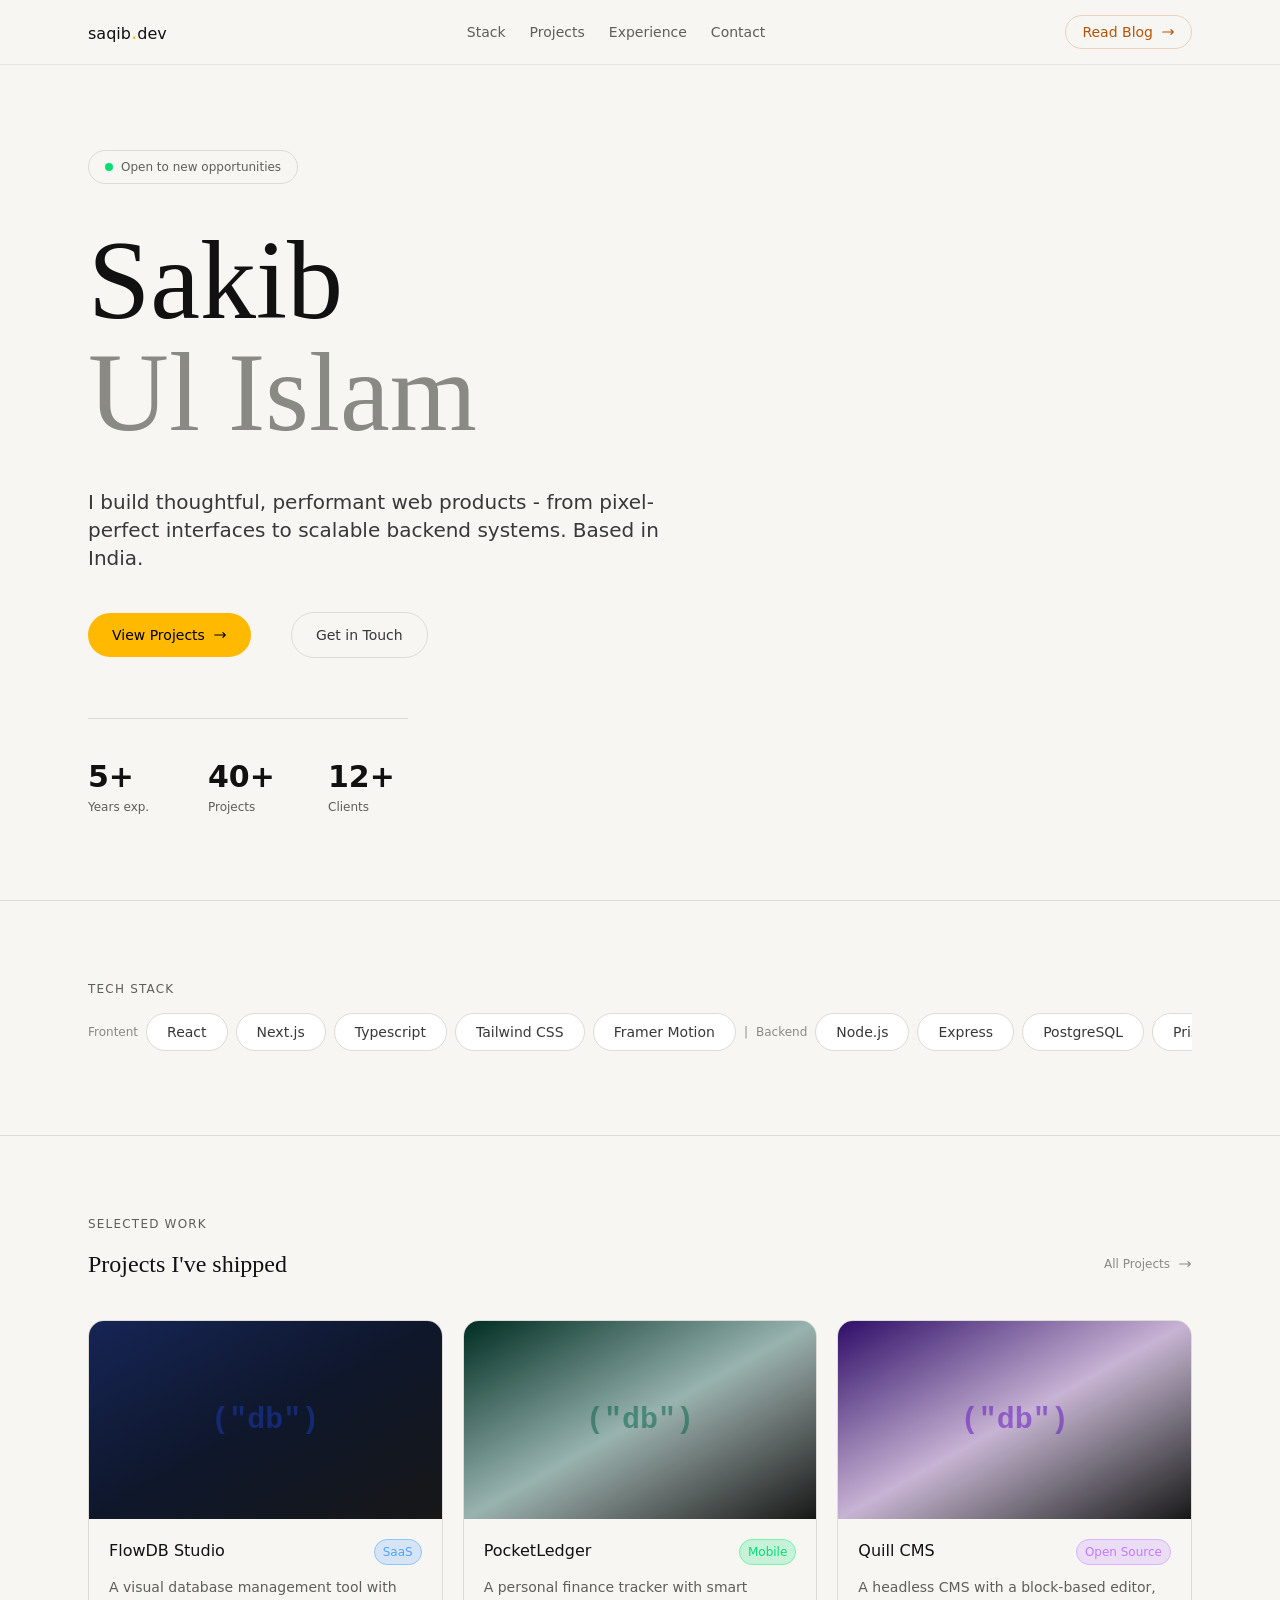
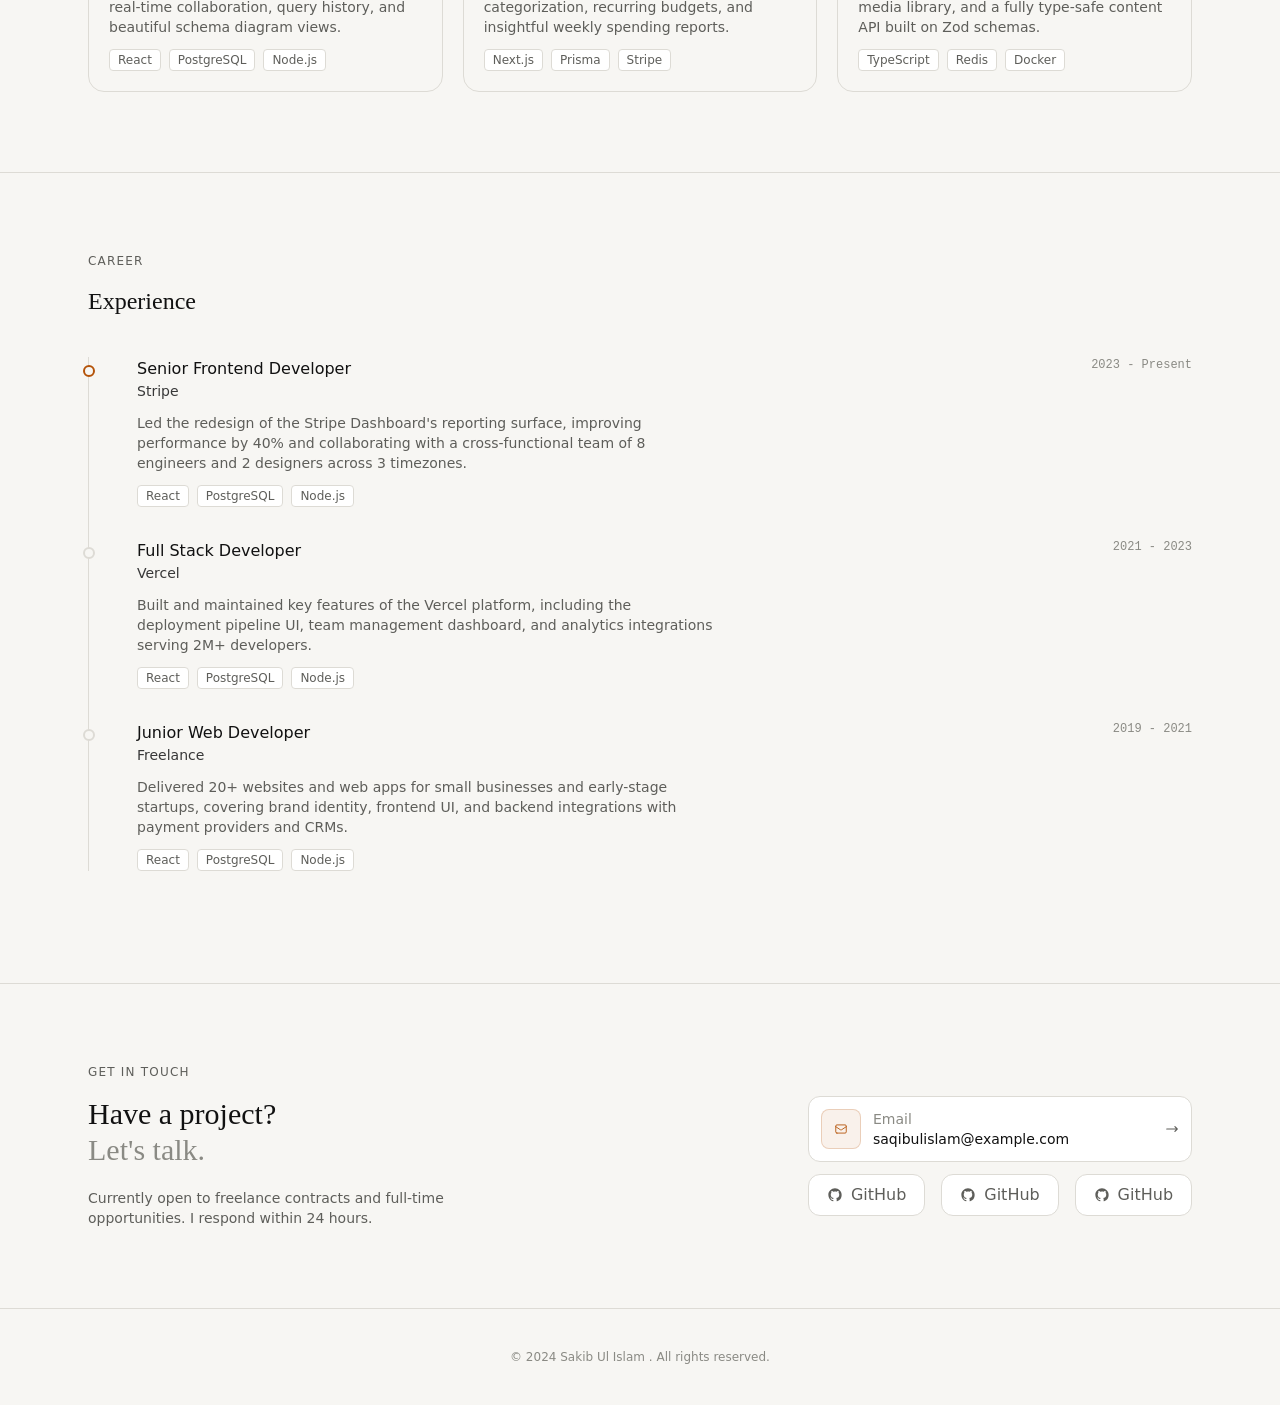
==== index.html @ d49f6b27 "Add files via upload" ====
<!DOCTYPE html>
<html lang="en">

<head>
    <meta charset="UTF-8">
    <meta name="viewport" content="width=device-width, initial-scale=1.0">
    <title>Document</title>
    <link rel="stylesheet" href="output.css">
</head>

<body>
    <header class="border-b border-(--border-subtle) fixed inset-x-0 bg-(--navbar-bg) backdrop-blur-xs z-10">
        <nav class="flex justify-between max-w-6xl mx-auto px-6 h-16 items-center">
            <a href="">saqib<span class="text-amber-400 text-xl">.</span>dev</a>
            <ul class="hidden md:flex gap-6 text-sm text-(--text-3)">
               <a href="#tech-stack">
 <li class="cursor-pointer hover:text-(--text-1) transition-all duration-200">Stack</li>
               </a>
               <a href="#projects">
 <li class="cursor-pointer hover:text-(--text-1) transition-all duration-200">Projects</li>
               </a>
               <a href="#experience">
<li class="cursor-pointer hover:text-(--text-1) transition-all duration-200">Experience</li>
               </a>
                <a href="#contact">
<li class="cursor-pointer hover:text-(--text-1) transition-all duration-200">Contact</li>
                </a>
                
            </ul>
            <a href=""
                class="hidden md:flex items-center gap-2 text-sm text-(--accent) border border-(--accent-border) px-4 py-1.5 rounded-full hover:bg-(--accent-dim) hover:border-(--accent) transition-all duration-200 ">Read
                Blog <svg class="w-3.5 h-3.5" fill="none" stroke="currentColor" viewBox="0 0 24 24">
                    <path stroke-linecap="round" stroke-linejoin="round" stroke-width="2"
                        d="M17 8l4 4m0 0l-4 4m4-4H3" />
                </svg>
            </a>
        </nav>
    </header>
    <section class="min-h-screen md:pt-36 flex justify-center items-center">
        <div class="max-w-6xl mx-auto px-6 w-full ">
            <div
                class="items-center inline-flex gap-2 border border-(--border) px-4 py-2 rounded-full text-xs text-(--text-3) mb-10">
                <span class="h-2 w-2  inline-block bg-green-400 rounded-full animate-pulse"></span>
                <p>Open to new opportunities</p>
            </div>

            <h1 class="font-serif text-6xl md:text-8xl lg:text-[7rem] font-blold mb-10 animate-fade-in-up-1">
                <p class="text-(--text-1)">Sakib</p>
                <p class="text-(--text-4)">Ul Islam</p>
            </h1>

            <p class="text-(--text-2) text-lg md:text-xl max-w-xl mb-10  animate-fade-in-up-1">
                I build thoughtful, performant web products - from pixel-perfect interfaces to scalable backend systems.
                Based in India.
            </p>

            <div class="flex gap-10 items-center mb-15 animate-fade-in-up-2">
                <a href=""
                    class="bg-amber-400 text-black rounded-full px-6 py-3 text-sm font-medium flex items-center gap-2 hover:bg-amber-300 transition-all duration-200">View
                    Projects <svg class="w-3.5 h-3.5" fill="none" stroke="currentColor" viewBox="0 0 24 24">
                        <path stroke-linecap="round" stroke-linejoin="round" stroke-width="2"
                            d="M17 8l4 4m0 0l-4 4m4-4H3" />
                    </svg>
                </a>
                <a href=""
                    class="rounded-full px-6 py-3 border border-(--border) text-(--text-2) text-sm hover:border-(--text-4)">Get
                    in Touch</a>
            </div>

            <div
                class="border-t border-(--border) grid grid-cols-3 pt-10 gap-10 max-w-xs animate-fade-in-up-3 md:pb-20">
                <div>
                    <p class="text-3xl font-semibold mb-1 text-(--text-1)">5+</p>
                    <p class="text-xs text-(--text-3)">Years exp.</p>
                </div>
                <div>
                    <p class="text-3xl font-semibold mb-1 text-(--text-1)">40+</p>
                    <p class="text-xs text-(--text-3)">Projects</p>
                </div>
                <div>
                    <p class="text-3xl font-semibold mb-1 text-(--text-1)">12+</p>
                    <p class="text-xs text-(--text-3)">Clients</p>
                </div>
            </div>


        </div>


    </section>

    <section id="tech-stack" class="border-t border-(--border) py-20  ">
        <div class="max-w-6xl mx-auto px-6 ">
            <h2 class="uppercase text-(--text-3) text-xs tracking-widest mb-4 ">Tech Stack</h2>

            <div class="flex gap-2 items-center overflow-x-auto mx-auto pb-1">
                <p class="text-xs text-(--text-4) text-nowrap">Frontent</p>
                <p
                    class="text-(--text-2) text-sm border border-(--border) px-5 py-2 rounded-full bg-(--surface-solid)  hover:text-(--accent) hover:border-(--accent-dim) transition-all duration-200 cursor-default text-nowrap">
                    React</p>
                <p
                    class="text-(--text-2) text-sm border border-(--border) px-5 py-2 rounded-full bg-(--surface-solid)  hover:text-(--accent) hover:border-(--accent-dim) transition-all duration-200 cursor-default text-nowrap">
                    Next.js</p>
                <p
                    class="text-(--text-2) text-sm border border-(--border) px-5 py-2 rounded-full bg-(--surface-solid)  hover:text-(--accent) hover:border-(--accent-dim) transition-all duration-200 cursor-default text-nowrap">
                    Typescript</p>
                <p
                    class="text-(--text-2) text-sm border border-(--border) px-5 py-2 rounded-full bg-(--surface-solid)  hover:text-(--accent) hover:border-(--accent-dim) transition-all duration-200 cursor-default text-nowrap">
                    Tailwind CSS</p>
                <p
                    class="text-(--text-2) text-sm border border-(--border) px-5 py-2 rounded-full bg-(--surface-solid)  hover:text-(--accent) hover:border-(--accent-dim) transition-all duration-200 cursor-default text-nowrap">
                    Framer Motion</p>

                <p class="text-xs text-(--text-4) ">|</p>
                <p class="text-xs text-(--text-4) ">Backend</p>
                <p
                    class="text-(--text-2) text-sm border border-(--border) px-5 py-2 rounded-full bg-(--surface-solid)  hover:text-(--accent) hover:border-(--accent-dim) transition-all duration-200 cursor-default text-nowrap">
                    Node.js</p>
                <p
                    class="text-(--text-2) text-sm border border-(--border) px-5 py-2 rounded-full bg-(--surface-solid)  hover:text-(--accent) hover:border-(--accent-dim) transition-all duration-200 cursor-default text-nowrap">
                    Express</p>
                <p
                    class="text-(--text-2) text-sm border border-(--border) px-5 py-2 rounded-full bg-(--surface-solid)  hover:text-(--accent) hover:border-(--accent-dim) transition-all duration-200 cursor-default text-nowrap">
                    PostgreSQL</p>
                <p
                    class="text-(--text-2) text-sm border border-(--border) px-5 py-2 rounded-full bg-(--surface-solid)  hover:text-(--accent) hover:border-(--accent-dim) transition-all duration-200 cursor-default text-nowrap">
                    Prisma ORM</p>
                <p
                    class="text-(--text-2) text-sm border border-(--border) px-5 py-2 rounded-full bg-(--surface-solid)  hover:text-(--accent) hover:border-(--accent-dim) transition-all duration-200 cursor-default text-nowrap">
                    Redis</p>
                <p class="text-xs text-(--text-4) ">|</p>
                <p class="text-xs text-(--text-4) ">Devops</p>
                <p
                    class="text-(--text-2) text-sm border border-(--border) px-5 py-2 rounded-full bg-(--surface-solid)  hover:text-(--accent) hover:border-(--accent-dim) transition-all duration-200 cursor-default text-nowrap">
                    Doker</p>
                <p
                    class="text-(--text-2) text-sm border border-(--border) px-5 py-2 rounded-full bg-(--surface-solid)  hover:text-(--accent) hover:border-(--accent-dim) transition-all duration-200 cursor-default text-nowrap">
                    AWS</p>
                <p
                    class="text-(--text-2) text-sm border border-(--border) px-5 py-2 rounded-full bg-(--surface-solid)  hover:text-(--accent) hover:border-(--accent-dim) transition-all duration-200 cursor-default text-nowrap">
                    Vercel</p>
                <p
                    class="text-(--text-2) text-sm border border-(--border) px-5 py-2 rounded-full bg-(--surface-solid)  hover:text-(--accent) hover:border-(--accent-dim) transition-all duration-200 cursor-default text-nowrap">
                    GitHub CI/CD</p>
            </div>
        </div>

    </section>

    <section id="projects" class="border-t border-(--border) py-20  ">
        <div class="max-w-6xl mx-auto px-6">
            <h2 class="uppercase text-(--text-3) text-xs tracking-widest mb-4">Selected Work</h2>

            <div class="flex justify-between mb-10">
                <h3 class="font-serif text-2xl ">Projects I've shipped </h3>
                <a href=""
                    class="flex items-center gap-2 text-xs text-(--text-4) hover:text-(--accent) duration-200 transition-all">All
                    Projects <svg class="w-3.5 h-3.5" fill="none" stroke="currentColor" viewBox="0 0 24 24">
                        <path stroke-linecap="round" stroke-linejoin="round" stroke-width="2"
                            d="M17 8l4 4m0 0l-4 4m4-4H3" />
                    </svg></a>

            </div>

            <div class="grid grid-cols-1 gap-5 md:grid-cols-2 lg:grid-cols-3">
                <article
                    class="group border border-(--border) rounded-2xl overflow-hidden hover:-translate-y-1.5 transition-all duration-300 hover:border-white/30 ">
                    <div class="relative aspect-video flex justify-center items-center bg-linear-to-br from-blue-950 via-slate-900 to-neutral-900
">
                        <p class="text-3xl font-mono  text-blue-800/50 font-bold ">("db")</p>
                        <div
                            class="absolute bg-black/0 inset-0 group-hover:bg-black/35 flex justify-center items-center transition-all duration-400">
                            <p
                                class="absolute opacity-0  group-hover:opacity-100 transition-all duration-400 px-3 py-1.5 flex items-center gap-2 border border-white/20 rounded-full bg-white/10 text-xs backdrop-blur-2xl">
                                View Project <svg class="w-3.5 h-3.5" fill="none" stroke="currentColor"
                                    viewBox="0 0 24 24">
                                    <path stroke-linecap="round" stroke-linejoin="round" stroke-width="2"
                                        d="M17 8l4 4m0 0l-4 4m4-4H3" />
                                </svg>

                            </p>
                        </div>


                    </div>
                    <div class="p-5">
                        <div class="flex justify-between mb-3">
                            <h3>FlowDB Studio</h3>
                            <p
                                class="text-xs  border border-blue-300 px-2 py-1 text-blue-400 rounded-full bg-blue-400/20">
                                SaaS</p>
                        </div>
                        <p class="text-(--text-3) mb-3 text-sm">A visual database management tool with real-time
                            collaboration, query history, and beautiful schema diagram views.</p>
                        <div class="flex gap-2 flex-wrap">
                            <p
                                class="text-xs text-(--text-3) px-2 py-0.5 border border-(--border) rounded bg-(--surface-solid)">
                                React</p>
                            <p
                                class="text-xs text-(--text-3) px-2 py-0.5 border border-(--border) rounded bg-(--surface-solid)">
                                PostgreSQL</p>
                            <p
                                class="text-xs text-(--text-3) px-2 py-0.5 border border-(--border) rounded bg-(--surface-solid)">
                                Node.js</p>
                        </div>
                    </div>


                </article>

                <article
                    class="group border border-(--border) rounded-2xl overflow-hidden hover:-translate-y-1.5 transition-all duration-300 hover:border-white/30 ">
                    <div
                        class="relative aspect-video flex justify-center items-center bg-linear-to-br from-emerald-950 via-teal-900/40 to-neutral-900">

                        <p class="text-3xl font-mono text-emerald-800/50
font-bold ">("db")</p>
                        <div
                            class="absolute bg-black/0 inset-0 group-hover:bg-black/35 flex justify-center items-center transition-all duration-400">
                            <p
                                class="absolute opacity-0  group-hover:opacity-100 transition-all duration-400 px-3 py-1.5 flex items-center gap-2 border border-white/20 rounded-full bg-white/10 text-xs backdrop-blur-2xl">
                                View Project <svg class="w-3.5 h-3.5" fill="none" stroke="currentColor"
                                    viewBox="0 0 24 24">
                                    <path stroke-linecap="round" stroke-linejoin="round" stroke-width="2"
                                        d="M17 8l4 4m0 0l-4 4m4-4H3" />
                                </svg>

                            </p>
                        </div>


                    </div>
                    <div class="p-5">
                        <div class="flex justify-between mb-3">
                            <h3>PocketLedger</h3>
                            <p
                                class="text-xs  border border-green-300 px-2 py-1 text-green-400 rounded-full bg-green-400/20">
                                Mobile</p>
                        </div>
                        <p class="text-(--text-3) mb-3 text-sm">A personal finance tracker with smart categorization,
                            recurring budgets, and insightful weekly spending reports.</p>
                        <div class="flex gap-2 flex-wrap">
                            <p
                                class="text-xs text-(--text-3) px-2 py-0.5 border border-(--border) rounded bg-(--surface-solid)">
                                Next.js</p>
                            <p
                                class="text-xs text-(--text-3) px-2 py-0.5 border border-(--border) rounded bg-(--surface-solid)">
                                Prisma</p>
                            <p
                                class="text-xs text-(--text-3) px-2 py-0.5 border border-(--border) rounded bg-(--surface-solid)">
                                Stripe</p>
                        </div>
                    </div>


                </article>

                <article
                    class="group border border-(--border) rounded-2xl overflow-hidden hover:-translate-y-1.5 transition-all duration-300 hover:border-white/30 md:col-span-2 lg:col-span-1">
                    <div class="relative aspect-video flex justify-center items-center bg-linear-to-br from-violet-950 via-purple-900/30 to-neutral-900
">
                        <p class="text-3xl font-mono text-violet-800/50 font-bold ">("db")</p>
                        <div
                            class="absolute bg-black/0 inset-0 group-hover:bg-black/35 flex justify-center items-center transition-all duration-400">
                            <p
                                class="absolute opacity-0  group-hover:opacity-100 transition-all duration-400 px-3 py-1.5 flex items-center gap-2 border border-white/20 rounded-full bg-white/10 text-xs backdrop-blur-2xl">
                                View Project <svg class="w-3.5 h-3.5" fill="none" stroke="currentColor"
                                    viewBox="0 0 24 24">
                                    <path stroke-linecap="round" stroke-linejoin="round" stroke-width="2"
                                        d="M17 8l4 4m0 0l-4 4m4-4H3" />
                                </svg>

                            </p>
                        </div>


                    </div>
                    <div class="p-5">
                        <div class="flex justify-between mb-3">
                            <h3>Quill CMS</h3>
                            <p
                                class="text-xs  border border-purple-300 px-2 py-1 text-purple-400 rounded-full bg-purple-400/20">
                                Open Source</p>
                        </div>
                        <p class="text-(--text-3) mb-3 text-sm">A headless CMS with a block-based editor, media library,
                            and a fully type-safe content API built on Zod schemas.</p>
                        <div class="flex gap-2 flex-wrap">
                            <p
                                class="text-xs text-(--text-3) px-2 py-0.5 border border-(--border) rounded bg-(--surface-solid)">
                                TypeScript</p>
                            <p
                                class="text-xs text-(--text-3) px-2 py-0.5 border border-(--border) rounded bg-(--surface-solid)">
                                Redis</p>
                            <p
                                class="text-xs text-(--text-3) px-2 py-0.5 border border-(--border) rounded bg-(--surface-solid)">
                                Docker</p>
                        </div>
                    </div>


                </article>
            </div>
        </div>
    </section>

    <section id="experience" class="border-t border-(--border) py-20  ">
        <div class="max-w-6xl mx-auto px-6">
            <h2 class="uppercase text-(--text-3) text-xs tracking-widest mb-4">Career</h2>

            <h3 class="font-serif text-2xl mb-10">Experience </h3>

            <div class="border-l border-(--border) ">

                <div class="relative mb-8">

                    <div
                        class=" top-2 -left-1.5  absolute border-2 border-(--accent) rounded-full w-3 h-3 bg-(--surface)">
                    </div>

                    <div class="pl-12">
                        <div class="flex justify-between mb-3 flex-col md:flex-row">
                            <div>
                                <h3>Senior Frontend Developer</h3>
                                <p class="font-light text-(--text-2) text-sm">Stripe</p>
                            </div>

                            <p class="text-xs font-mono text-(--text-4) ">
                                2023 - Present</p>
                        </div>


                        <p class="text-(--text-3) mb-3 text-sm max-w-xl">Led the redesign of the Stripe Dashboard's
                            reporting surface, improving performance by 40% and collaborating with a cross-functional
                            team of 8 engineers and 2 designers across 3 timezones.</p>
                        <div class="flex gap-2 flex-wrap">
                            <p
                                class="text-xs text-(--text-3) px-2 py-0.5 border border-(--border) rounded bg-(--surface-solid)">
                                React</p>
                            <p
                                class="text-xs text-(--text-3) px-2 py-0.5 border border-(--border) rounded bg-(--surface-solid)">
                                PostgreSQL</p>
                            <p
                                class="text-xs text-(--text-3) px-2 py-0.5 border border-(--border) rounded bg-(--surface-solid)">
                                Node.js</p>
                        </div>
                    </div>
                </div>

                <div class="relative mb-8">

                    <div
                        class=" top-2 -left-1.5  absolute border-2 border-(--border) rounded-full w-3 h-3 bg-(--surface)">
                    </div>

                    <div class="pl-12">
                        <div class="flex justify-between mb-3 flex-col md:flex-row">
                            <div>
                                <h3>Full Stack Developer</h3>
                                <p class="font-light text-(--text-2) text-sm">Vercel</p>
                            </div>

                            <p class="text-xs font-mono text-(--text-4) ">
                                2021 - 2023</p>
                        </div>


                        <p class="text-(--text-3) mb-3 text-sm max-w-xl">Built and maintained key features of the Vercel
                            platform, including the deployment pipeline UI, team management dashboard, and analytics
                            integrations serving 2M+ developers.</p>
                        <div class="flex gap-2 flex-wrap">
                            <p
                                class="text-xs text-(--text-3) px-2 py-0.5 border border-(--border) rounded bg-(--surface-solid)">
                                React</p>
                            <p
                                class="text-xs text-(--text-3) px-2 py-0.5 border border-(--border) rounded bg-(--surface-solid)">
                                PostgreSQL</p>
                            <p
                                class="text-xs text-(--text-3) px-2 py-0.5 border border-(--border) rounded bg-(--surface-solid)">
                                Node.js</p>
                        </div>
                    </div>
                </div>

                <div class="relative mb-8">

                    <div
                        class=" top-2 -left-1.5  absolute border-2 border-(--border) rounded-full w-3 h-3 bg-(--surface)">
                    </div>

                    <div class="pl-12">
                        <div class="flex justify-between mb-3 flex-col md:flex-row">
                            <div>
                                <h3>Junior Web Developer</h3>
                                <p class="font-light text-(--text-2) text-sm">Freelance</p>
                            </div>

                            <p class="text-xs font-mono text-(--text-4) ">
                                2019 - 2021</p>
                        </div>


                        <p class="text-(--text-3) mb-3 text-sm max-w-xl">Delivered 20+ websites and web apps for small
                            businesses and early-stage startups, covering brand identity, frontend UI, and backend
                            integrations with payment providers and CRMs.</p>
                        <div class="flex gap-2 flex-wrap">
                            <p
                                class="text-xs text-(--text-3) px-2 py-0.5 border border-(--border) rounded bg-(--surface-solid)">
                                React</p>
                            <p
                                class="text-xs text-(--text-3) px-2 py-0.5 border border-(--border) rounded bg-(--surface-solid)">
                                PostgreSQL</p>
                            <p
                                class="text-xs text-(--text-3) px-2 py-0.5 border border-(--border) rounded bg-(--surface-solid)">
                                Node.js</p>
                        </div>
                    </div>
                </div>

            </div>

        </div>
    </section>

    <section id="contact" class="border-t border-(--border) py-20  ">
        <div class="max-w-6xl mx-auto px-6">
            <h2 class="uppercase text-(--text-3) text-xs tracking-widest mb-4">Get In Touch</h2>

<div class="flex flex-col gap-10 md:flex-row justify-between">
     
   <div class="flex-1">
                <h3 class="font-serif text-3xl ">Have a project? </h3>
                <h3 class="font-serif text-3xl mb-5 text-(--text-4) font-extralight">Let's talk.</h3>
                <p class="text-sm text-(--text-3) max-w-sm">
                    Currently open to freelance contracts and full-time opportunities. I respond within 24 hours.
                </p>
            </div>

            <div class="flex-1 md:max-w-sm">
                
                <a href="mailto:saqibulislam00@gmail.com" class="flex  border border-(--border) rounded-xl bg-(--surface-solid) p-3 gap-3  items-center " >
<svg class="w-10 h-10 text-(--accent)  bg-(--accent-dim) p-3 
 rounded-lg items-center gap-3  border border-(--accent-border)" fill="none" stroke="currentColor" viewBox="0 0 24 24">
               <path stroke-linecap="round" stroke-linejoin="round" stroke-width="1.5" d="M3 8l7.89 5.26a2 2 0 002.22 0L21 8M5 19h14a2 2 0 002-2V7a2 2 0 00-2-2H5a2 2 0 00-2 2v10a2 2 0 002 2z"/>
             </svg>
<div class="flex-1 text-sm">
    <p class="text-(--text-4)">Email</p>
    <p class="text-(--text-1)">saqibulislam@example.com</p>
</div>
<svg class="w-3.5 h-3.5 text-(--text-3)" fill="none" stroke="currentColor" viewBox="0 0 24 24">
         <path stroke-linecap="round" stroke-linejoin="round" stroke-width="2" d="M17 8l4 4m0 0l-4 4m4-4H3"/>
       </svg>

                </a>

                <div class="mt-3 flex gap-4 ">
<p class=" flex flex-1 items-center gap-2 border border-(--border) px-4 py-2 rounded-xl text-(--text-3) font-light justify-center  bg-(--surface-solid)">
    <svg class="w-4 h-4" fill="currentColor" viewBox="0 0 24 24"><path d="M12 2C6.477 2 2 6.484 2 12.017c0 4.425 2.865 8.18 6.839 9.504.5.092.682-.217.682-.483 0-.237-.008-.868-.013-1.703-2.782.605-3.369-1.343-3.369-1.343-.454-1.158-1.11-1.466-1.11-1.466-.908-.62.069-.608.069-.608 1.003.07 1.531 1.032 1.531 1.032.892 1.53 2.341 1.088 2.91.832.092-.647.35-1.088.636-1.338-2.22-.253-4.555-1.113-4.555-4.951 0-1.093.39-1.988 1.029-2.688-.103-.253-.446-1.272.098-2.65 0 0 .84-.27 2.75 1.026A9.564 9.564 0 0112 6.844c.85.004 1.705.115 2.504.337 1.909-1.296 2.747-1.027 2.747-1.027.546 1.379.202 2.398.1 2.651.64.7 1.028 1.595 1.028 2.688 0 3.848-2.339 4.695-4.566 4.942.359.31.678.921.678 1.856 0 1.338-.012 2.419-.012 2.747 0 .268.18.58.688.482A10.019 10.019 0 0022 12.017C22 6.484 17.522 2 12 2z"/></svg> GitHub</p>

<p class=" flex flex-1 items-center gap-2 border border-(--border) px-4 py-2 rounded-xl text-(--text-3) font-light justify-center  bg-(--surface-solid)">
    <svg class="w-4 h-4" fill="currentColor" viewBox="0 0 24 24"><path d="M12 2C6.477 2 2 6.484 2 12.017c0 4.425 2.865 8.18 6.839 9.504.5.092.682-.217.682-.483 0-.237-.008-.868-.013-1.703-2.782.605-3.369-1.343-3.369-1.343-.454-1.158-1.11-1.466-1.11-1.466-.908-.62.069-.608.069-.608 1.003.07 1.531 1.032 1.531 1.032.892 1.53 2.341 1.088 2.91.832.092-.647.35-1.088.636-1.338-2.22-.253-4.555-1.113-4.555-4.951 0-1.093.39-1.988 1.029-2.688-.103-.253-.446-1.272.098-2.65 0 0 .84-.27 2.75 1.026A9.564 9.564 0 0112 6.844c.85.004 1.705.115 2.504.337 1.909-1.296 2.747-1.027 2.747-1.027.546 1.379.202 2.398.1 2.651.64.7 1.028 1.595 1.028 2.688 0 3.848-2.339 4.695-4.566 4.942.359.31.678.921.678 1.856 0 1.338-.012 2.419-.012 2.747 0 .268.18.58.688.482A10.019 10.019 0 0022 12.017C22 6.484 17.522 2 12 2z"/></svg> GitHub</p>


<p class=" flex flex-1 items-center gap-2 border border-(--border) px-4 py-2 rounded-xl text-(--text-3) font-light justify-center bg-(--surface-solid)">
    <svg class="w-4 h-4" fill="currentColor" viewBox="0 0 24 24"><path d="M12 2C6.477 2 2 6.484 2 12.017c0 4.425 2.865 8.18 6.839 9.504.5.092.682-.217.682-.483 0-.237-.008-.868-.013-1.703-2.782.605-3.369-1.343-3.369-1.343-.454-1.158-1.11-1.466-1.11-1.466-.908-.62.069-.608.069-.608 1.003.07 1.531 1.032 1.531 1.032.892 1.53 2.341 1.088 2.91.832.092-.647.35-1.088.636-1.338-2.22-.253-4.555-1.113-4.555-4.951 0-1.093.39-1.988 1.029-2.688-.103-.253-.446-1.272.098-2.65 0 0 .84-.27 2.75 1.026A9.564 9.564 0 0112 6.844c.85.004 1.705.115 2.504.337 1.909-1.296 2.747-1.027 2.747-1.027.546 1.379.202 2.398.1 2.651.64.7 1.028 1.595 1.028 2.688 0 3.848-2.339 4.695-4.566 4.942.359.31.678.921.678 1.856 0 1.338-.012 2.419-.012 2.747 0 .268.18.58.688.482A10.019 10.019 0 0022 12.017C22 6.484 17.522 2 12 2z"/></svg> GitHub</p>


                </div>
            </div>
</div>

         
        </div>
    </section>

      <section class="border-t border-(--border) py-10  ">
        <div class="flex justify-center px-6 text-xs text-(--text-4)">
            
© 2024 Sakib Ul Islam . All rights reserved.

        </div>
    </section>

</body>

</html>
---- output.css ----
/*! tailwindcss v4.3.3 | MIT License | https://tailwindcss.com */
@layer properties;
@layer theme, base, components, utilities;
@layer theme {
  :root, :host {
    --font-sans: 'Inter', ui-sans-serif, system-ui, sans-serif;
    --font-serif: 'Playfair Display', ui-serif, Georgia, serif;
    --font-mono: 'JetBrains Mono', ui-monospace, 'Courier New', monospace;
    --color-amber-300: oklch(87.9% 0.169 91.605);
    --color-amber-400: oklch(82.8% 0.189 84.429);
    --color-green-300: oklch(87.1% 0.15 154.449);
    --color-green-400: oklch(79.2% 0.209 151.711);
    --color-emerald-800: oklch(43.2% 0.095 166.913);
    --color-emerald-950: oklch(26.2% 0.051 172.552);
    --color-teal-900: oklch(38.6% 0.063 188.416);
    --color-blue-300: oklch(80.9% 0.105 251.813);
    --color-blue-400: oklch(70.7% 0.165 254.624);
    --color-blue-800: oklch(42.4% 0.199 265.638);
    --color-blue-950: oklch(28.2% 0.091 267.935);
    --color-violet-800: oklch(43.2% 0.232 292.759);
    --color-violet-950: oklch(28.3% 0.141 291.089);
    --color-purple-300: oklch(82.7% 0.119 306.383);
    --color-purple-400: oklch(71.4% 0.203 305.504);
    --color-purple-900: oklch(38.1% 0.176 304.987);
    --color-slate-900: oklch(20.8% 0.042 265.755);
    --color-neutral-900: oklch(20.5% 0 none);
    --color-black: #000;
    --color-white: #fff;
    --spacing: 0.25rem;
    --container-xs: 20rem;
    --container-sm: 24rem;
    --container-xl: 36rem;
    --container-6xl: 72rem;
    --text-xs: 0.75rem;
    --text-xs--line-height: calc(1 / 0.75);
    --text-sm: 0.875rem;
    --text-sm--line-height: calc(1.25 / 0.875);
    --text-lg: 1.125rem;
    --text-lg--line-height: calc(1.75 / 1.125);
    --text-xl: 1.25rem;
    --text-xl--line-height: calc(1.75 / 1.25);
    --text-2xl: 1.5rem;
    --text-2xl--line-height: calc(2 / 1.5);
    --text-3xl: 1.875rem;
    --text-3xl--line-height: calc(2.25 / 1.875);
    --text-6xl: 3.75rem;
    --text-6xl--line-height: 1;
    --text-8xl: 6rem;
    --text-8xl--line-height: 1;
    --font-weight-extralight: 200;
    --font-weight-light: 300;
    --font-weight-medium: 500;
    --font-weight-semibold: 600;
    --font-weight-bold: 700;
    --tracking-widest: 0.1em;
    --radius-lg: 0.5rem;
    --radius-xl: 0.75rem;
    --radius-2xl: 1rem;
    --ease-out: cubic-bezier(0, 0, 0.2, 1);
    --animate-pulse: pulse 2s cubic-bezier(0.4, 0, 0.6, 1) infinite;
    --blur-xs: 4px;
    --blur-2xl: 40px;
    --aspect-video: 16 / 9;
    --default-transition-duration: 150ms;
    --default-transition-timing-function: cubic-bezier(0.4, 0, 0.2, 1);
    --default-font-family: var(--font-sans);
    --default-mono-font-family: var(--font-mono);
  }
}
@layer base {
  *, ::after, ::before, ::backdrop, ::file-selector-button {
    box-sizing: border-box;
    margin: 0;
    padding: 0;
    border: 0 solid;
  }
  html, :host {
    line-height: 1.5;
    -webkit-text-size-adjust: 100%;
    tab-size: 4;
    font-family: var(--default-font-family, -apple-system, BlinkMacSystemFont, "Segoe UI", Roboto, "Helvetica Neue", "Noto Sans", Arial, sans-serif, "Apple Color Emoji", "Segoe UI Emoji", "Segoe UI Symbol", "Noto Color Emoji");
    font-feature-settings: var(--default-font-feature-settings, normal);
    font-variation-settings: var(--default-font-variation-settings, normal);
    -webkit-tap-highlight-color: transparent;
  }
  hr {
    height: 0;
    color: inherit;
    border-top-width: 1px;
  }
  abbr:where([title]) {
    -webkit-text-decoration: underline dotted;
    text-decoration: underline dotted;
  }
  h1, h2, h3, h4, h5, h6 {
    font-size: inherit;
    font-weight: inherit;
  }
  a {
    color: inherit;
    -webkit-text-decoration: inherit;
    text-decoration: inherit;
  }
  b, strong {
    font-weight: bolder;
  }
  code, kbd, samp, pre {
    font-family: var(--default-mono-font-family, ui-monospace, SFMono-Regular, Menlo, Monaco, Consolas, "Liberation Mono", "Courier New", monospace);
    font-feature-settings: var(--default-mono-font-feature-settings, normal);
    font-variation-settings: var(--default-mono-font-variation-settings, normal);
    font-size: 1em;
  }
  small {
    font-size: 80%;
  }
  sub, sup {
    font-size: 75%;
    line-height: 0;
    position: relative;
    vertical-align: baseline;
  }
  sub {
    bottom: -0.25em;
  }
  sup {
    top: -0.5em;
  }
  table {
    text-indent: 0;
    border-color: inherit;
    border-collapse: collapse;
  }
  :-moz-focusring:where(:not(iframe)) {
    outline: auto;
  }
  progress {
    vertical-align: baseline;
  }
  summary {
    display: list-item;
  }
  ol, ul, menu {
    list-style: none;
  }
  img, svg, video, canvas, audio, iframe, embed, object {
    display: block;
    vertical-align: middle;
  }
  img, video {
    max-width: 100%;
    height: auto;
  }
  button, input, select, optgroup, textarea, ::file-selector-button {
    font: inherit;
    font-feature-settings: inherit;
    font-variation-settings: inherit;
    letter-spacing: inherit;
    color: inherit;
    border-radius: 0;
    background-color: transparent;
    opacity: 1;
  }
  :where(select:is([multiple], [size])) optgroup {
    font-weight: bolder;
  }
  :where(select:is([multiple], [size])) optgroup option {
    padding-inline-start: 20px;
  }
  ::file-selector-button {
    margin-inline-end: 4px;
  }
  ::placeholder {
    opacity: 1;
  }
  @supports (not (-webkit-appearance: -apple-pay-button))  or (contain-intrinsic-size: 1px) {
    ::placeholder {
      color: currentcolor;
      @supports (color: color-mix(in lab, red, red)) {
        color: color-mix(in oklab, currentcolor 50%, transparent);
      }
    }
  }
  textarea {
    resize: vertical;
  }
  ::-webkit-search-decoration {
    -webkit-appearance: none;
  }
  ::-webkit-date-and-time-value {
    min-height: 1lh;
    text-align: inherit;
  }
  ::-webkit-datetime-edit {
    display: inline-flex;
  }
  ::-webkit-datetime-edit-fields-wrapper {
    padding: 0;
  }
  ::-webkit-datetime-edit, ::-webkit-datetime-edit-year-field, ::-webkit-datetime-edit-month-field, ::-webkit-datetime-edit-day-field, ::-webkit-datetime-edit-hour-field, ::-webkit-datetime-edit-minute-field, ::-webkit-datetime-edit-second-field, ::-webkit-datetime-edit-millisecond-field, ::-webkit-datetime-edit-meridiem-field {
    padding-block: 0;
  }
  ::-webkit-calendar-picker-indicator {
    line-height: 1;
  }
  :-moz-ui-invalid {
    box-shadow: none;
  }
  button, input:where([type="button"], [type="reset"], [type="submit"]), ::file-selector-button {
    appearance: button;
  }
  ::-webkit-inner-spin-button, ::-webkit-outer-spin-button {
    height: auto;
  }
  [hidden]:where(:not([hidden="until-found"])) {
    display: none !important;
  }
}
@layer utilities {
  .absolute {
    position: absolute;
  }
  .fixed {
    position: fixed;
  }
  .relative {
    position: relative;
  }
  .inset-0 {
    inset: 0px;
  }
  .inset-x-0 {
    inset-inline: 0px;
  }
  .top-0 {
    top: 0px;
  }
  .top-2 {
    top: calc(var(--spacing) * 2);
  }
  .-left-1 {
    left: calc(var(--spacing) * -1);
  }
  .-left-1\.5 {
    left: calc(var(--spacing) * -1.5);
  }
  .left-1 {
    left: var(--spacing);
  }
  .z-10 {
    z-index: 10;
  }
  .mx-auto {
    margin-inline: auto;
  }
  .mt-3 {
    margin-top: calc(var(--spacing) * 3);
  }
  .mr-3 {
    margin-right: calc(var(--spacing) * 3);
  }
  .mb-1 {
    margin-bottom: var(--spacing);
  }
  .mb-3 {
    margin-bottom: calc(var(--spacing) * 3);
  }
  .mb-4 {
    margin-bottom: calc(var(--spacing) * 4);
  }
  .mb-5 {
    margin-bottom: calc(var(--spacing) * 5);
  }
  .mb-8 {
    margin-bottom: calc(var(--spacing) * 8);
  }
  .mb-10 {
    margin-bottom: calc(var(--spacing) * 10);
  }
  .mb-15 {
    margin-bottom: calc(var(--spacing) * 15);
  }
  .flex {
    display: flex;
  }
  .grid {
    display: grid;
  }
  .hidden {
    display: none;
  }
  .inline-block {
    display: inline-block;
  }
  .inline-flex {
    display: inline-flex;
  }
  .table {
    display: table;
  }
  .aspect-video {
    aspect-ratio: var(--aspect-video);
  }
  .h-2 {
    height: calc(var(--spacing) * 2);
  }
  .h-3 {
    height: calc(var(--spacing) * 3);
  }
  .h-3\.5 {
    height: calc(var(--spacing) * 3.5);
  }
  .h-4 {
    height: calc(var(--spacing) * 4);
  }
  .h-10 {
    height: calc(var(--spacing) * 10);
  }
  .h-16 {
    height: calc(var(--spacing) * 16);
  }
  .min-h-screen {
    min-height: 100vh;
  }
  .w-2 {
    width: calc(var(--spacing) * 2);
  }
  .w-3 {
    width: calc(var(--spacing) * 3);
  }
  .w-3\.5 {
    width: calc(var(--spacing) * 3.5);
  }
  .w-4 {
    width: calc(var(--spacing) * 4);
  }
  .w-10 {
    width: calc(var(--spacing) * 10);
  }
  .w-full {
    width: 100%;
  }
  .max-w-6xl {
    max-width: var(--container-6xl);
  }
  .max-w-sm {
    max-width: var(--container-sm);
  }
  .max-w-xl {
    max-width: var(--container-xl);
  }
  .max-w-xs {
    max-width: var(--container-xs);
  }
  .flex-1 {
    flex: 1;
  }
  .border-collapse {
    border-collapse: collapse;
  }
  .transform {
    transform: var(--tw-rotate-x,) var(--tw-rotate-y,) var(--tw-rotate-z,) var(--tw-skew-x,) var(--tw-skew-y,);
  }
  .animate-pulse {
    animation: var(--animate-pulse);
  }
  .cursor-default {
    cursor: default;
  }
  .cursor-pointer {
    cursor: pointer;
  }
  .resize {
    resize: both;
  }
  .grid-cols-1 {
    grid-template-columns: repeat(1, minmax(0, 1fr));
  }
  .grid-cols-3 {
    grid-template-columns: repeat(3, minmax(0, 1fr));
  }
  .flex-col {
    flex-direction: column;
  }
  .flex-wrap {
    flex-wrap: wrap;
  }
  .items-center {
    align-items: center;
  }
  .justify-between {
    justify-content: space-between;
  }
  .justify-center {
    justify-content: center;
  }
  .gap-2 {
    gap: calc(var(--spacing) * 2);
  }
  .gap-3 {
    gap: calc(var(--spacing) * 3);
  }
  .gap-4 {
    gap: calc(var(--spacing) * 4);
  }
  .gap-5 {
    gap: calc(var(--spacing) * 5);
  }
  .gap-6 {
    gap: calc(var(--spacing) * 6);
  }
  .gap-10 {
    gap: calc(var(--spacing) * 10);
  }
  .overflow-hidden {
    overflow: hidden;
  }
  .overflow-x-auto {
    overflow-x: auto;
  }
  .rounded {
    border-radius: 0.25rem;
  }
  .rounded-2xl {
    border-radius: var(--radius-2xl);
  }
  .rounded-full {
    border-radius: calc(infinity * 1px);
  }
  .rounded-lg {
    border-radius: var(--radius-lg);
  }
  .rounded-xl {
    border-radius: var(--radius-xl);
  }
  .border {
    border-style: var(--tw-border-style);
    border-width: 1px;
  }
  .border-2 {
    border-style: var(--tw-border-style);
    border-width: 2px;
  }
  .border-t {
    border-top-style: var(--tw-border-style);
    border-top-width: 1px;
  }
  .border-b {
    border-bottom-style: var(--tw-border-style);
    border-bottom-width: 1px;
  }
  .border-l {
    border-left-style: var(--tw-border-style);
    border-left-width: 1px;
  }
  .border-\(--accent\) {
    border-color: var(--accent);
  }
  .border-\(--accent-border\) {
    border-color: var(--accent-border);
  }
  .border-\(--bor\) {
    border-color: var(--bor);
  }
  .border-\(--border\) {
    border-color: var(--border);
  }
  .border-\(--border-\) {
    border-color: var(--border-);
  }
  .border-\(--border-accent\) {
    border-color: var(--border-accent);
  }
  .border-\(--border-subtle\) {
    border-color: var(--border-subtle);
  }
  .border-blue-300 {
    border-color: var(--color-blue-300);
  }
  .border-green-300 {
    border-color: var(--color-green-300);
  }
  .border-purple-300 {
    border-color: var(--color-purple-300);
  }
  .border-white {
    border-color: var(--color-white);
  }
  .border-white\/20 {
    border-color: color-mix(in srgb, #fff 20%, transparent);
    @supports (color: color-mix(in lab, red, red)) {
      border-color: color-mix(in oklab, var(--color-white) 20%, transparent);
    }
  }
  .bg-\(--accent\) {
    background-color: var(--accent);
  }
  .bg-\(--accent-dim\) {
    background-color: var(--accent-dim);
  }
  .bg-\(--navbar-bg\) {
    background-color: var(--navbar-bg);
  }
  .bg-\(--surface\) {
    background-color: var(--surface);
  }
  .bg-\(--surface-solid\) {
    background-color: var(--surface-solid);
  }
  .bg-amber-400 {
    background-color: var(--color-amber-400);
  }
  .bg-black {
    background-color: var(--color-black);
  }
  .bg-black\/0 {
    background-color: color-mix(in srgb, #000 0%, transparent);
    @supports (color: color-mix(in lab, red, red)) {
      background-color: color-mix(in oklab, var(--color-black) 0%, transparent);
    }
  }
  .bg-blue-400 {
    background-color: var(--color-blue-400);
  }
  .bg-blue-400\/20 {
    background-color: color-mix(in srgb, oklch(70.7% 0.165 254.624) 20%, transparent);
    @supports (color: color-mix(in lab, red, red)) {
      background-color: color-mix(in oklab, var(--color-blue-400) 20%, transparent);
    }
  }
  .bg-green-400 {
    background-color: var(--color-green-400);
  }
  .bg-green-400\/20 {
    background-color: color-mix(in srgb, oklch(79.2% 0.209 151.711) 20%, transparent);
    @supports (color: color-mix(in lab, red, red)) {
      background-color: color-mix(in oklab, var(--color-green-400) 20%, transparent);
    }
  }
  .bg-purple-400 {
    background-color: var(--color-purple-400);
  }
  .bg-purple-400\/20 {
    background-color: color-mix(in srgb, oklch(71.4% 0.203 305.504) 20%, transparent);
    @supports (color: color-mix(in lab, red, red)) {
      background-color: color-mix(in oklab, var(--color-purple-400) 20%, transparent);
    }
  }
  .bg-white {
    background-color: var(--color-white);
  }
  .bg-white\/10 {
    background-color: color-mix(in srgb, #fff 10%, transparent);
    @supports (color: color-mix(in lab, red, red)) {
      background-color: color-mix(in oklab, var(--color-white) 10%, transparent);
    }
  }
  .bg-linear-to-br {
    --tw-gradient-position: to bottom right;
    @supports (background-image: linear-gradient(in lab, red, red)) {
      --tw-gradient-position: to bottom right in oklab;
    }
    background-image: linear-gradient(var(--tw-gradient-stops));
  }
  .from-blue-950 {
    --tw-gradient-from: var(--color-blue-950);
    --tw-gradient-stops: var(--tw-gradient-via-stops, var(--tw-gradient-position), var(--tw-gradient-from) var(--tw-gradient-from-position), var(--tw-gradient-to) var(--tw-gradient-to-position));
  }
  .from-emerald-950 {
    --tw-gradient-from: var(--color-emerald-950);
    --tw-gradient-stops: var(--tw-gradient-via-stops, var(--tw-gradient-position), var(--tw-gradient-from) var(--tw-gradient-from-position), var(--tw-gradient-to) var(--tw-gradient-to-position));
  }
  .from-violet-950 {
    --tw-gradient-from: var(--color-violet-950);
    --tw-gradient-stops: var(--tw-gradient-via-stops, var(--tw-gradient-position), var(--tw-gradient-from) var(--tw-gradient-from-position), var(--tw-gradient-to) var(--tw-gradient-to-position));
  }
  .via-purple-900 {
    --tw-gradient-via: var(--color-purple-900);
    --tw-gradient-via-stops: var(--tw-gradient-position), var(--tw-gradient-from) var(--tw-gradient-from-position), var(--tw-gradient-via) var(--tw-gradient-via-position), var(--tw-gradient-to) var(--tw-gradient-to-position);
    --tw-gradient-stops: var(--tw-gradient-via-stops);
  }
  .via-purple-900\/30 {
    --tw-gradient-via: color-mix(in srgb, oklch(38.1% 0.176 304.987) 30%, transparent);
    @supports (color: color-mix(in lab, red, red)) {
      --tw-gradient-via: color-mix(in oklab, var(--color-purple-900) 30%, transparent);
    }
    --tw-gradient-via-stops: var(--tw-gradient-position), var(--tw-gradient-from) var(--tw-gradient-from-position), var(--tw-gradient-via) var(--tw-gradient-via-position), var(--tw-gradient-to) var(--tw-gradient-to-position);
    --tw-gradient-stops: var(--tw-gradient-via-stops);
  }
  .via-slate-900 {
    --tw-gradient-via: var(--color-slate-900);
    --tw-gradient-via-stops: var(--tw-gradient-position), var(--tw-gradient-from) var(--tw-gradient-from-position), var(--tw-gradient-via) var(--tw-gradient-via-position), var(--tw-gradient-to) var(--tw-gradient-to-position);
    --tw-gradient-stops: var(--tw-gradient-via-stops);
  }
  .via-teal-900 {
    --tw-gradient-via: var(--color-teal-900);
    --tw-gradient-via-stops: var(--tw-gradient-position), var(--tw-gradient-from) var(--tw-gradient-from-position), var(--tw-gradient-via) var(--tw-gradient-via-position), var(--tw-gradient-to) var(--tw-gradient-to-position);
    --tw-gradient-stops: var(--tw-gradient-via-stops);
  }
  .via-teal-900\/40 {
    --tw-gradient-via: color-mix(in srgb, oklch(38.6% 0.063 188.416) 40%, transparent);
    @supports (color: color-mix(in lab, red, red)) {
      --tw-gradient-via: color-mix(in oklab, var(--color-teal-900) 40%, transparent);
    }
    --tw-gradient-via-stops: var(--tw-gradient-position), var(--tw-gradient-from) var(--tw-gradient-from-position), var(--tw-gradient-via) var(--tw-gradient-via-position), var(--tw-gradient-to) var(--tw-gradient-to-position);
    --tw-gradient-stops: var(--tw-gradient-via-stops);
  }
  .to-neutral-900 {
    --tw-gradient-to: var(--color-neutral-900);
    --tw-gradient-stops: var(--tw-gradient-via-stops, var(--tw-gradient-position), var(--tw-gradient-from) var(--tw-gradient-from-position), var(--tw-gradient-to) var(--tw-gradient-to-position));
  }
  .p-3 {
    padding: calc(var(--spacing) * 3);
  }
  .p-4 {
    padding: calc(var(--spacing) * 4);
  }
  .p-5 {
    padding: calc(var(--spacing) * 5);
  }
  .px-2 {
    padding-inline: calc(var(--spacing) * 2);
  }
  .px-3 {
    padding-inline: calc(var(--spacing) * 3);
  }
  .px-4 {
    padding-inline: calc(var(--spacing) * 4);
  }
  .px-5 {
    padding-inline: calc(var(--spacing) * 5);
  }
  .px-6 {
    padding-inline: calc(var(--spacing) * 6);
  }
  .py-0 {
    padding-block: 0px;
  }
  .py-0\.5 {
    padding-block: calc(var(--spacing) * 0.5);
  }
  .py-1 {
    padding-block: var(--spacing);
  }
  .py-1\.5 {
    padding-block: calc(var(--spacing) * 1.5);
  }
  .py-2 {
    padding-block: calc(var(--spacing) * 2);
  }
  .py-3 {
    padding-block: calc(var(--spacing) * 3);
  }
  .py-10 {
    padding-block: calc(var(--spacing) * 10);
  }
  .py-20 {
    padding-block: calc(var(--spacing) * 20);
  }
  .pt-10 {
    padding-top: calc(var(--spacing) * 10);
  }
  .pt-36 {
    padding-top: calc(var(--spacing) * 36);
  }
  .pb-1 {
    padding-bottom: var(--spacing);
  }
  .pl-12 {
    padding-left: calc(var(--spacing) * 12);
  }
  .font-mono {
    font-family: var(--font-mono);
  }
  .font-serif {
    font-family: var(--font-serif);
  }
  .text-2xl {
    font-size: var(--text-2xl);
    line-height: var(--tw-leading, var(--text-2xl--line-height));
  }
  .text-3xl {
    font-size: var(--text-3xl);
    line-height: var(--tw-leading, var(--text-3xl--line-height));
  }
  .text-6xl {
    font-size: var(--text-6xl);
    line-height: var(--tw-leading, var(--text-6xl--line-height));
  }
  .text-lg {
    font-size: var(--text-lg);
    line-height: var(--tw-leading, var(--text-lg--line-height));
  }
  .text-sm {
    font-size: var(--text-sm);
    line-height: var(--tw-leading, var(--text-sm--line-height));
  }
  .text-xl {
    font-size: var(--text-xl);
    line-height: var(--tw-leading, var(--text-xl--line-height));
  }
  .text-xs {
    font-size: var(--text-xs);
    line-height: var(--tw-leading, var(--text-xs--line-height));
  }
  .font-bold {
    --tw-font-weight: var(--font-weight-bold);
    font-weight: var(--font-weight-bold);
  }
  .font-extralight {
    --tw-font-weight: var(--font-weight-extralight);
    font-weight: var(--font-weight-extralight);
  }
  .font-light {
    --tw-font-weight: var(--font-weight-light);
    font-weight: var(--font-weight-light);
  }
  .font-medium {
    --tw-font-weight: var(--font-weight-medium);
    font-weight: var(--font-weight-medium);
  }
  .font-semibold {
    --tw-font-weight: var(--font-weight-semibold);
    font-weight: var(--font-weight-semibold);
  }
  .tracking-widest {
    --tw-tracking: var(--tracking-widest);
    letter-spacing: var(--tracking-widest);
  }
  .text-nowrap {
    text-wrap: nowrap;
  }
  .text-wrap {
    text-wrap: wrap;
  }
  .text-\(--accent\) {
    color: var(--accent);
  }
  .text-\(--text\) {
    color: var(--text);
  }
  .text-\(--text-\) {
    color: var(--text-);
  }
  .text-\(--text-1\) {
    color: var(--text-1);
  }
  .text-\(--text-2\) {
    color: var(--text-2);
  }
  .text-\(--text-3\) {
    color: var(--text-3);
  }
  .text-\(--text-4\) {
    color: var(--text-4);
  }
  .text-amber-400 {
    color: var(--color-amber-400);
  }
  .text-black {
    color: var(--color-black);
  }
  .text-blue-400 {
    color: var(--color-blue-400);
  }
  .text-blue-800 {
    color: var(--color-blue-800);
  }
  .text-blue-800\/50 {
    color: color-mix(in srgb, oklch(42.4% 0.199 265.638) 50%, transparent);
    @supports (color: color-mix(in lab, red, red)) {
      color: color-mix(in oklab, var(--color-blue-800) 50%, transparent);
    }
  }
  .text-emerald-800 {
    color: var(--color-emerald-800);
  }
  .text-emerald-800\/50 {
    color: color-mix(in srgb, oklch(43.2% 0.095 166.913) 50%, transparent);
    @supports (color: color-mix(in lab, red, red)) {
      color: color-mix(in oklab, var(--color-emerald-800) 50%, transparent);
    }
  }
  .text-green-400 {
    color: var(--color-green-400);
  }
  .text-purple-400 {
    color: var(--color-purple-400);
  }
  .text-violet-800 {
    color: var(--color-violet-800);
  }
  .text-violet-800\/50 {
    color: color-mix(in srgb, oklch(43.2% 0.232 292.759) 50%, transparent);
    @supports (color: color-mix(in lab, red, red)) {
      color: color-mix(in oklab, var(--color-violet-800) 50%, transparent);
    }
  }
  .uppercase {
    text-transform: uppercase;
  }
  .underline {
    text-decoration-line: underline;
  }
  .opacity-0 {
    opacity: 0%;
  }
  .outline {
    outline-style: var(--tw-outline-style);
    outline-width: 1px;
  }
  .backdrop-blur-2xl {
    --tw-backdrop-blur: blur(var(--blur-2xl));
    -webkit-backdrop-filter: var(--tw-backdrop-blur,) var(--tw-backdrop-brightness,) var(--tw-backdrop-contrast,) var(--tw-backdrop-grayscale,) var(--tw-backdrop-hue-rotate,) var(--tw-backdrop-invert,) var(--tw-backdrop-opacity,) var(--tw-backdrop-saturate,) var(--tw-backdrop-sepia,);
    backdrop-filter: var(--tw-backdrop-blur,) var(--tw-backdrop-brightness,) var(--tw-backdrop-contrast,) var(--tw-backdrop-grayscale,) var(--tw-backdrop-hue-rotate,) var(--tw-backdrop-invert,) var(--tw-backdrop-opacity,) var(--tw-backdrop-saturate,) var(--tw-backdrop-sepia,);
  }
  .backdrop-blur-xs {
    --tw-backdrop-blur: blur(var(--blur-xs));
    -webkit-backdrop-filter: var(--tw-backdrop-blur,) var(--tw-backdrop-brightness,) var(--tw-backdrop-contrast,) var(--tw-backdrop-grayscale,) var(--tw-backdrop-hue-rotate,) var(--tw-backdrop-invert,) var(--tw-backdrop-opacity,) var(--tw-backdrop-saturate,) var(--tw-backdrop-sepia,);
    backdrop-filter: var(--tw-backdrop-blur,) var(--tw-backdrop-brightness,) var(--tw-backdrop-contrast,) var(--tw-backdrop-grayscale,) var(--tw-backdrop-hue-rotate,) var(--tw-backdrop-invert,) var(--tw-backdrop-opacity,) var(--tw-backdrop-saturate,) var(--tw-backdrop-sepia,);
  }
  .backdrop-filter {
    -webkit-backdrop-filter: var(--tw-backdrop-blur,) var(--tw-backdrop-brightness,) var(--tw-backdrop-contrast,) var(--tw-backdrop-grayscale,) var(--tw-backdrop-hue-rotate,) var(--tw-backdrop-invert,) var(--tw-backdrop-opacity,) var(--tw-backdrop-saturate,) var(--tw-backdrop-sepia,);
    backdrop-filter: var(--tw-backdrop-blur,) var(--tw-backdrop-brightness,) var(--tw-backdrop-contrast,) var(--tw-backdrop-grayscale,) var(--tw-backdrop-hue-rotate,) var(--tw-backdrop-invert,) var(--tw-backdrop-opacity,) var(--tw-backdrop-saturate,) var(--tw-backdrop-sepia,);
  }
  .transition {
    transition-property: color, background-color, border-color, outline-color, text-decoration-color, fill, stroke, --tw-gradient-from, --tw-gradient-via, --tw-gradient-to, opacity, box-shadow, transform, translate, scale, rotate, filter, -webkit-backdrop-filter, backdrop-filter, display, content-visibility, overlay, pointer-events;
    transition-timing-function: var(--tw-ease, var(--default-transition-timing-function));
    transition-duration: var(--tw-duration, var(--default-transition-duration));
  }
  .transition-all {
    transition-property: all;
    transition-timing-function: var(--tw-ease, var(--default-transition-timing-function));
    transition-duration: var(--tw-duration, var(--default-transition-duration));
  }
  .duration-200 {
    --tw-duration: 200ms;
    transition-duration: 200ms;
  }
  .duration-300 {
    --tw-duration: 300ms;
    transition-duration: 300ms;
  }
  .duration-400 {
    --tw-duration: 400ms;
    transition-duration: 400ms;
  }
  .ease-out {
    --tw-ease: var(--ease-out);
    transition-timing-function: var(--ease-out);
  }
  @media (hover: hover) {
    .group-hover\:bg-black\/35:is(:where(.group):hover *) {
      background-color: color-mix(in srgb, #000 35%, transparent);
    }
    @supports (color: color-mix(in lab, red, red)) {
      .group-hover\:bg-black\/35:is(:where(.group):hover *) {
        background-color: color-mix(in oklab, var(--color-black) 35%, transparent);
      }
    }
    .group-hover\:opacity-100:is(:where(.group):hover *) {
      opacity: 100%;
    }
    .hover\:-translate-y-1\.5:hover {
      --tw-translate-y: calc(var(--spacing) * -1.5);
      translate: var(--tw-translate-x) var(--tw-translate-y);
    }
    .hover\:border-\(--accent\):hover {
      border-color: var(--accent);
    }
    .hover\:border-\(--accent-dim\):hover {
      border-color: var(--accent-dim);
    }
    .hover\:border-\(--text-4\):hover {
      border-color: var(--text-4);
    }
    .hover\:border-white\/30:hover {
      border-color: color-mix(in srgb, #fff 30%, transparent);
    }
    @supports (color: color-mix(in lab, red, red)) {
      .hover\:border-white\/30:hover {
        border-color: color-mix(in oklab, var(--color-white) 30%, transparent);
      }
    }
    .hover\:bg-\(--accent-dim\):hover {
      background-color: var(--accent-dim);
    }
    .hover\:bg-amber-300:hover {
      background-color: var(--color-amber-300);
    }
    .hover\:text-\(--accent\):hover {
      color: var(--accent);
    }
    .hover\:text-\(--text-1\):hover {
      color: var(--text-1);
    }
  }
  @media (width >= 48rem) {
    .md\:col-span-2 {
      grid-column: span 2 / span 2;
    }
    .md\:flex {
      display: flex;
    }
    .md\:max-w-sm {
      max-width: var(--container-sm);
    }
    .md\:max-w-xs {
      max-width: var(--container-xs);
    }
    .md\:grid-cols-2 {
      grid-template-columns: repeat(2, minmax(0, 1fr));
    }
    .md\:flex-row {
      flex-direction: row;
    }
    .md\:pt-36 {
      padding-top: calc(var(--spacing) * 36);
    }
    .md\:pb-20 {
      padding-bottom: calc(var(--spacing) * 20);
    }
    .md\:text-8xl {
      font-size: var(--text-8xl);
      line-height: var(--tw-leading, var(--text-8xl--line-height));
    }
    .md\:text-xl {
      font-size: var(--text-xl);
      line-height: var(--tw-leading, var(--text-xl--line-height));
    }
  }
  @media (width >= 64rem) {
    .lg\:col-span-1 {
      grid-column: span 1 / span 1;
    }
    .lg\:grid-cols-3 {
      grid-template-columns: repeat(3, minmax(0, 1fr));
    }
    .lg\:text-\[7rem\] {
      font-size: 7rem;
    }
  }
}
@layer theme, base, components, utilities;
@layer theme;
@layer base {
  *, ::after, ::before, ::backdrop, ::file-selector-button {
    box-sizing: border-box;
    margin: 0;
    padding: 0;
    border: 0 solid;
  }
  html, :host {
    line-height: 1.5;
    -webkit-text-size-adjust: 100%;
    tab-size: 4;
    font-family: var(--default-font-family, -apple-system, BlinkMacSystemFont, "Segoe UI", Roboto, "Helvetica Neue", "Noto Sans", Arial, sans-serif, "Apple Color Emoji", "Segoe UI Emoji", "Segoe UI Symbol", "Noto Color Emoji");
    font-feature-settings: var(--default-font-feature-settings, normal);
    font-variation-settings: var(--default-font-variation-settings, normal);
    -webkit-tap-highlight-color: transparent;
  }
  hr {
    height: 0;
    color: inherit;
    border-top-width: 1px;
  }
  abbr:where([title]) {
    -webkit-text-decoration: underline dotted;
    text-decoration: underline dotted;
  }
  h1, h2, h3, h4, h5, h6 {
    font-size: inherit;
    font-weight: inherit;
  }
  a {
    color: inherit;
    -webkit-text-decoration: inherit;
    text-decoration: inherit;
  }
  b, strong {
    font-weight: bolder;
  }
  code, kbd, samp, pre {
    font-family: var(--default-mono-font-family, ui-monospace, SFMono-Regular, Menlo, Monaco, Consolas, "Liberation Mono", "Courier New", monospace);
    font-feature-settings: var(--default-mono-font-feature-settings, normal);
    font-variation-settings: var(--default-mono-font-variation-settings, normal);
    font-size: 1em;
  }
  small {
    font-size: 80%;
  }
  sub, sup {
    font-size: 75%;
    line-height: 0;
    position: relative;
    vertical-align: baseline;
  }
  sub {
    bottom: -0.25em;
  }
  sup {
    top: -0.5em;
  }
  table {
    text-indent: 0;
    border-color: inherit;
    border-collapse: collapse;
  }
  :-moz-focusring:where(:not(iframe)) {
    outline: auto;
  }
  progress {
    vertical-align: baseline;
  }
  summary {
    display: list-item;
  }
  ol, ul, menu {
    list-style: none;
  }
  img, svg, video, canvas, audio, iframe, embed, object {
    display: block;
    vertical-align: middle;
  }
  img, video {
    max-width: 100%;
    height: auto;
  }
  button, input, select, optgroup, textarea, ::file-selector-button {
    font: inherit;
    font-feature-settings: inherit;
    font-variation-settings: inherit;
    letter-spacing: inherit;
    color: inherit;
    border-radius: 0;
    background-color: transparent;
    opacity: 1;
  }
  :where(select:is([multiple], [size])) optgroup {
    font-weight: bolder;
  }
  :where(select:is([multiple], [size])) optgroup option {
    padding-inline-start: 20px;
  }
  ::file-selector-button {
    margin-inline-end: 4px;
  }
  ::placeholder {
    opacity: 1;
  }
  @supports (not (-webkit-appearance: -apple-pay-button))  or (contain-intrinsic-size: 1px) {
    ::placeholder {
      color: currentcolor;
      @supports (color: color-mix(in lab, red, red)) {
        color: color-mix(in oklab, currentcolor 50%, transparent);
      }
    }
  }
  textarea {
    resize: vertical;
  }
  ::-webkit-search-decoration {
    -webkit-appearance: none;
  }
  ::-webkit-date-and-time-value {
    min-height: 1lh;
    text-align: inherit;
  }
  ::-webkit-datetime-edit {
    display: inline-flex;
  }
  ::-webkit-datetime-edit-fields-wrapper {
    padding: 0;
  }
  ::-webkit-datetime-edit, ::-webkit-datetime-edit-year-field, ::-webkit-datetime-edit-month-field, ::-webkit-datetime-edit-day-field, ::-webkit-datetime-edit-hour-field, ::-webkit-datetime-edit-minute-field, ::-webkit-datetime-edit-second-field, ::-webkit-datetime-edit-millisecond-field, ::-webkit-datetime-edit-meridiem-field {
    padding-block: 0;
  }
  ::-webkit-calendar-picker-indicator {
    line-height: 1;
  }
  :-moz-ui-invalid {
    box-shadow: none;
  }
  button, input:where([type="button"], [type="reset"], [type="submit"]), ::file-selector-button {
    appearance: button;
  }
  ::-webkit-inner-spin-button, ::-webkit-outer-spin-button {
    height: auto;
  }
  [hidden]:where(:not([hidden="until-found"])) {
    display: none !important;
  }
}
@layer utilities;
@import url('https://fonts.googleapis.com/css2?family=Inter:ital,opsz,wght@0,14..32,100..900;1,14..32,100..900&family=Playfair+Display:wght@400;700&family=JetBrains+Mono:wght@400;500&display=swap');
:root {
  --surface: #0f0f0f;
  --surface-card: rgba(22, 22, 22, 0.75);
  --surface-solid: #181818;
  --surface-code: #141414;
  --text-1: #eeeeee;
  --text-2: #b8b8b8;
  --text-3: #888888;
  --text-4: #606060;
  --border: #2a2a2a;
  --border-subtle: rgba(255, 255, 255, 0.06);
  --accent: #fbbf24;
  --accent-dim: rgba(251, 191, 36, 0.10);
  --accent-border: rgba(251, 191, 36, 0.22);
  --navbar-bg: rgba(15, 15, 15, 0.82);
}
@media (prefers-color-scheme: light) {
  :root {
    --surface: #f7f6f3;
    --surface-card: rgba(255, 255, 255, 0.90);
    --surface-solid: #ffffff;
    --surface-code: #eeede9;
    --text-1: #111111;
    --text-2: #383838;
    --text-3: #5e5e5a;
    --text-4: #8a8a84;
    --border: #dddbd5;
    --border-subtle: rgba(0, 0, 0, 0.07);
    --accent: #b45309;
    --accent-dim: rgba(180, 83, 9, 0.08);
    --accent-border: rgba(180, 83, 9, 0.22);
    --navbar-bg: rgba(247, 246, 243, 0.88);
  }
}
@layer base {
  html {
    scroll-behavior: smooth;
  }
  body {
    -webkit-font-smoothing: antialiased;
    -moz-osx-font-smoothing: grayscale;
    background-color: var(--surface);
    color: var(--text-1);
    transition: background-color 0.25s ease, color 0.25s ease;
  }
  header, section, article, aside, footer, nav {
    transition: background-color 0.25s ease, border-color 0.25s ease, color 0.25s ease;
  }
}
::-webkit-scrollbar {
  width: 5px;
  height: 5px;
}
::-webkit-scrollbar-track {
  background: transparent;
}
::-webkit-scrollbar-thumb {
  background: #333;
  border-radius: 99px;
}
::-webkit-scrollbar-thumb:hover {
  background: #555;
}
* {
  scrollbar-width: thin;
  scrollbar-color: #333 transparent;
}
@keyframes fadeInUp {
  from {
    opacity: 0;
    transform: translateY(22px);
  }
  to {
    opacity: 1;
    transform: translateY(0);
  }
}
.animate-fade-in-up {
  animation: fadeInUp 0.6s ease-out both;
}
.animate-fade-in-up-1 {
  animation: fadeInUp 0.6s ease-out 0.15s both;
}
.animate-fade-in-up-2 {
  animation: fadeInUp 0.6s ease-out 0.30s both;
}
.animate-fade-in-up-3 {
  animation: fadeInUp 0.6s ease-out 0.45s both;
}
@property --tw-rotate-x {
  syntax: "*";
  inherits: false;
}
@property --tw-rotate-y {
  syntax: "*";
  inherits: false;
}
@property --tw-rotate-z {
  syntax: "*";
  inherits: false;
}
@property --tw-skew-x {
  syntax: "*";
  inherits: false;
}
@property --tw-skew-y {
  syntax: "*";
  inherits: false;
}
@property --tw-border-style {
  syntax: "*";
  inherits: false;
  initial-value: solid;
}
@property --tw-gradient-position {
  syntax: "*";
  inherits: false;
}
@property --tw-gradient-from {
  syntax: "<color>";
  inherits: false;
  initial-value: #0000;
}
@property --tw-gradient-via {
  syntax: "<color>";
  inherits: false;
  initial-value: #0000;
}
@property --tw-gradient-to {
  syntax: "<color>";
  inherits: false;
  initial-value: #0000;
}
@property --tw-gradient-stops {
  syntax: "*";
  inherits: false;
}
@property --tw-gradient-via-stops {
  syntax: "*";
  inherits: false;
}
@property --tw-gradient-from-position {
  syntax: "<length-percentage>";
  inherits: false;
  initial-value: 0%;
}
@property --tw-gradient-via-position {
  syntax: "<length-percentage>";
  inherits: false;
  initial-value: 50%;
}
@property --tw-gradient-to-position {
  syntax: "<length-percentage>";
  inherits: false;
  initial-value: 100%;
}
@property --tw-font-weight {
  syntax: "*";
  inherits: false;
}
@property --tw-tracking {
  syntax: "*";
  inherits: false;
}
@property --tw-outline-style {
  syntax: "*";
  inherits: false;
  initial-value: solid;
}
@property --tw-backdrop-blur {
  syntax: "*";
  inherits: false;
}
@property --tw-backdrop-brightness {
  syntax: "*";
  inherits: false;
}
@property --tw-backdrop-contrast {
  syntax: "*";
  inherits: false;
}
@property --tw-backdrop-grayscale {
  syntax: "*";
  inherits: false;
}
@property --tw-backdrop-hue-rotate {
  syntax: "*";
  inherits: false;
}
@property --tw-backdrop-invert {
  syntax: "*";
  inherits: false;
}
@property --tw-backdrop-opacity {
  syntax: "*";
  inherits: false;
}
@property --tw-backdrop-saturate {
  syntax: "*";
  inherits: false;
}
@property --tw-backdrop-sepia {
  syntax: "*";
  inherits: false;
}
@property --tw-duration {
  syntax: "*";
  inherits: false;
}
@property --tw-ease {
  syntax: "*";
  inherits: false;
}
@property --tw-translate-x {
  syntax: "*";
  inherits: false;
  initial-value: 0;
}
@property --tw-translate-y {
  syntax: "*";
  inherits: false;
  initial-value: 0;
}
@property --tw-translate-z {
  syntax: "*";
  inherits: false;
  initial-value: 0;
}
@keyframes pulse {
  50% {
    opacity: 0.5;
  }
}
@keyframes pulse {
  50% {
    opacity: 0.5;
  }
}
@layer properties {
  @supports ((-webkit-hyphens: none) and (not (margin-trim: inline))) or ((-moz-orient: inline) and (not (color:rgb(from red r g b)))) {
    *, ::before, ::after, ::backdrop {
      --tw-rotate-x: initial;
      --tw-rotate-y: initial;
      --tw-rotate-z: initial;
      --tw-skew-x: initial;
      --tw-skew-y: initial;
      --tw-border-style: solid;
      --tw-gradient-position: initial;
      --tw-gradient-from: #0000;
      --tw-gradient-via: #0000;
      --tw-gradient-to: #0000;
      --tw-gradient-stops: initial;
      --tw-gradient-via-stops: initial;
      --tw-gradient-from-position: 0%;
      --tw-gradient-via-position: 50%;
      --tw-gradient-to-position: 100%;
      --tw-font-weight: initial;
      --tw-tracking: initial;
      --tw-outline-style: solid;
      --tw-backdrop-blur: initial;
      --tw-backdrop-brightness: initial;
      --tw-backdrop-contrast: initial;
      --tw-backdrop-grayscale: initial;
      --tw-backdrop-hue-rotate: initial;
      --tw-backdrop-invert: initial;
      --tw-backdrop-opacity: initial;
      --tw-backdrop-saturate: initial;
      --tw-backdrop-sepia: initial;
      --tw-duration: initial;
      --tw-ease: initial;
      --tw-translate-x: 0;
      --tw-translate-y: 0;
      --tw-translate-z: 0;
    }
  }
}
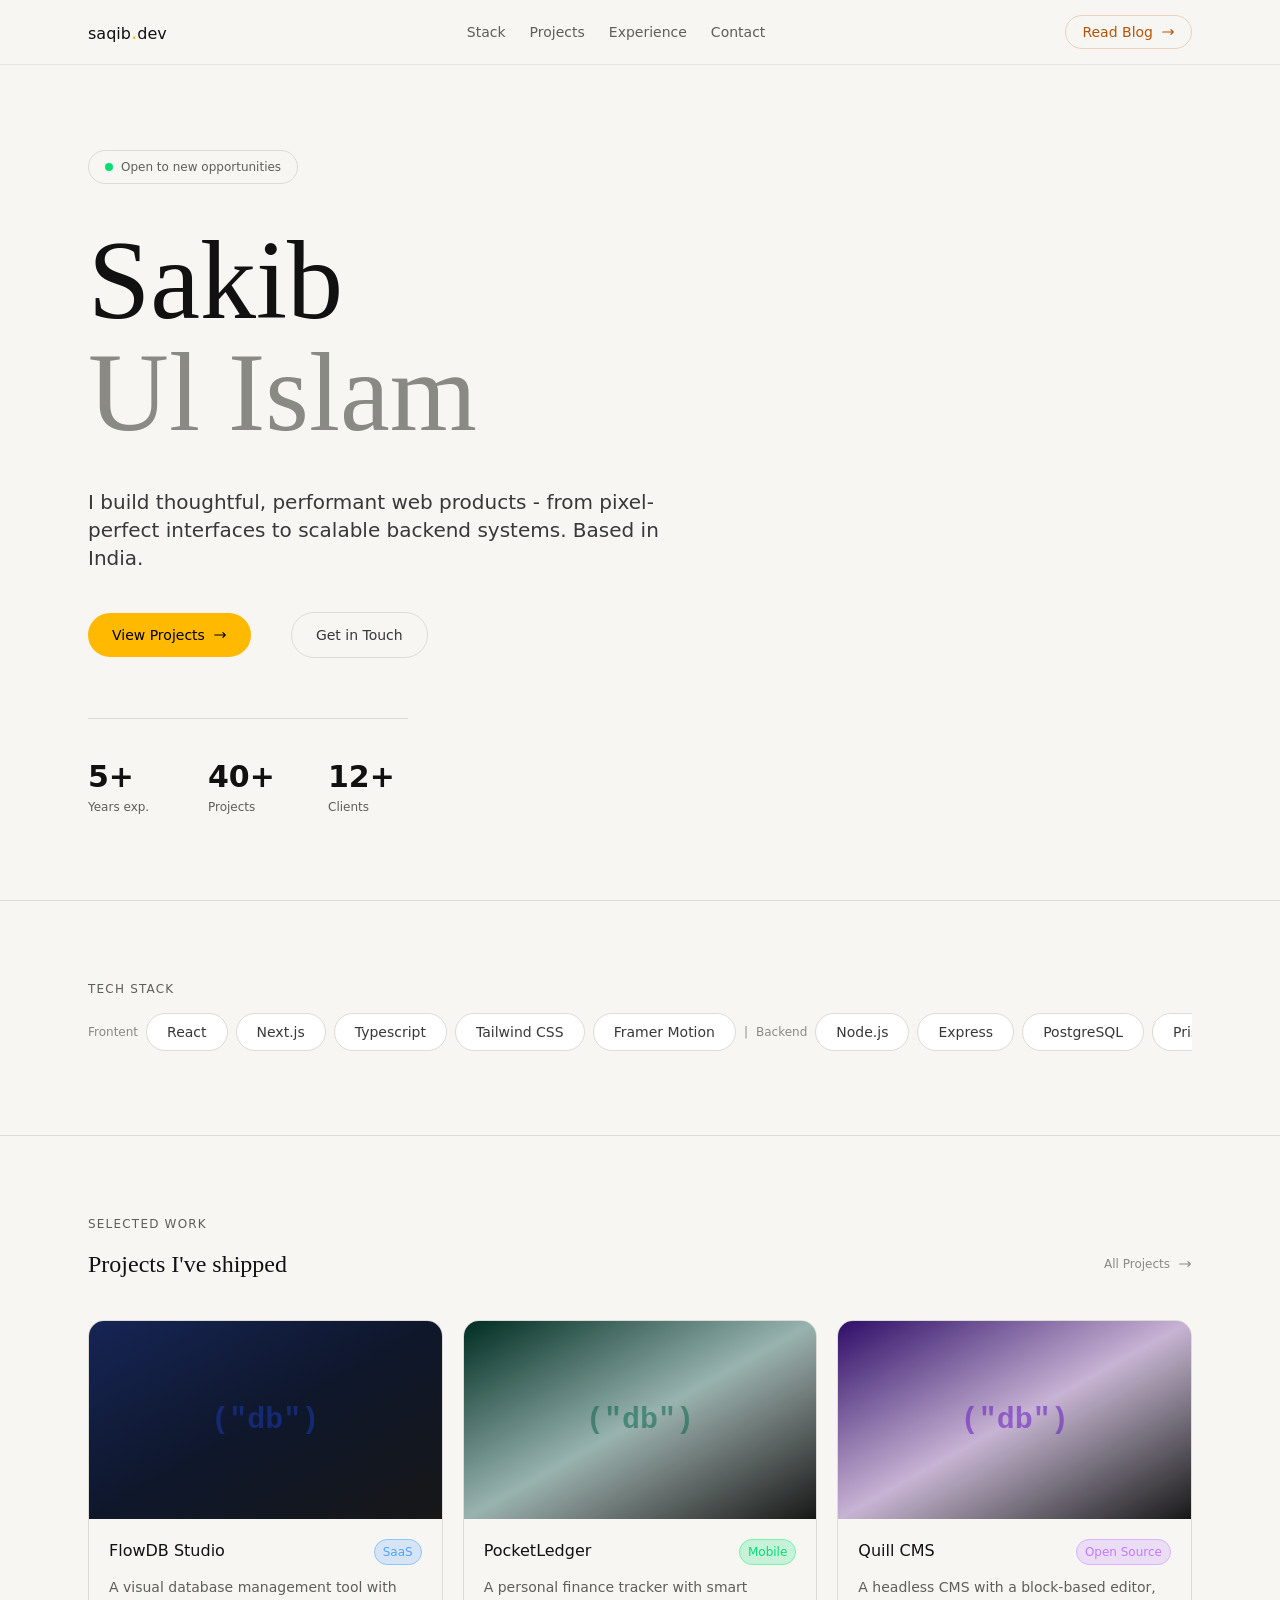
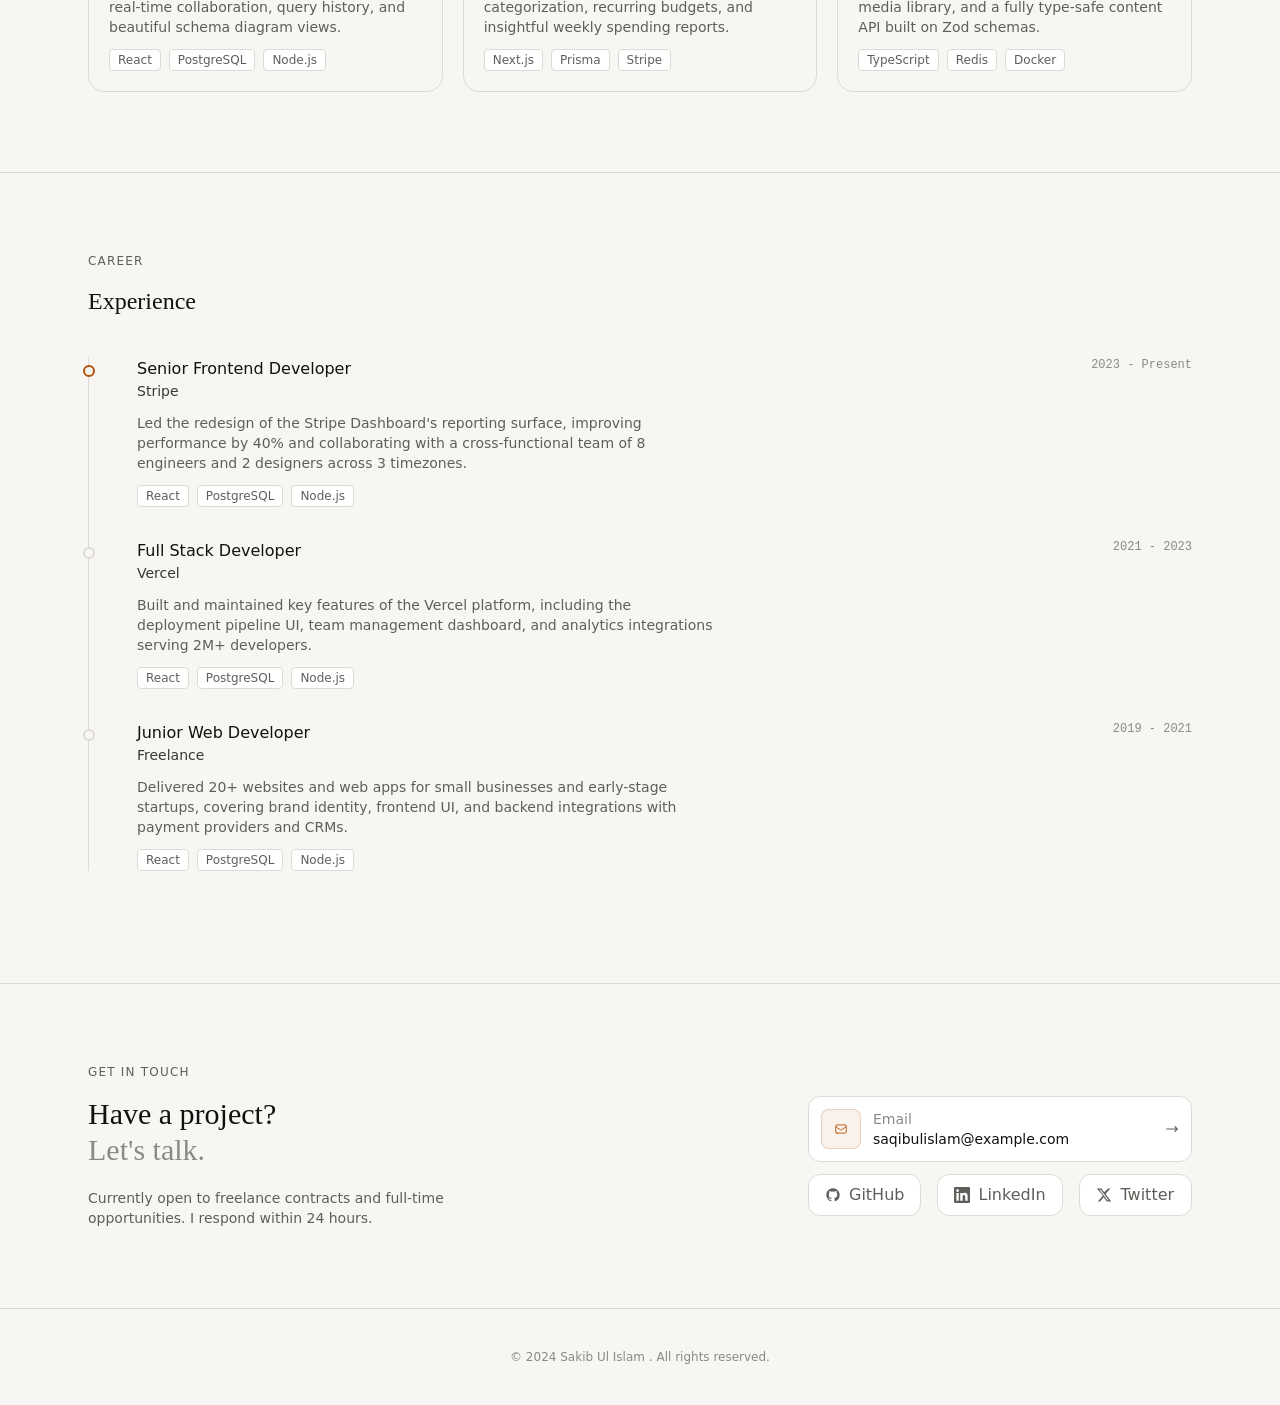
==== commit 8b8d202b: "Add files via upload" ====
--- a/index.html
+++ b/index.html
@@ -4,7 +4,7 @@
 <head>
     <meta charset="UTF-8">
     <meta name="viewport" content="width=device-width, initial-scale=1.0">
-    <title>Document</title>
+    <title>Sakib Ul Islam-Full Stack Web developer</title>
     <link rel="stylesheet" href="output.css">
 </head>
 
@@ -55,14 +55,14 @@
             </p>
 
             <div class="flex gap-10 items-center mb-15 animate-fade-in-up-2">
-                <a href=""
+                <a href="#projects"
                     class="bg-amber-400 text-black rounded-full px-6 py-3 text-sm font-medium flex items-center gap-2 hover:bg-amber-300 transition-all duration-200">View
                     Projects <svg class="w-3.5 h-3.5" fill="none" stroke="currentColor" viewBox="0 0 24 24">
                         <path stroke-linecap="round" stroke-linejoin="round" stroke-width="2"
                             d="M17 8l4 4m0 0l-4 4m4-4H3" />
                     </svg>
                 </a>
-                <a href=""
+                <a href="#contact"
                     class="rounded-full px-6 py-3 border border-(--border) text-(--text-2) text-sm hover:border-(--text-4)">Get
                     in Touch</a>
             </div>
@@ -457,11 +457,13 @@
     <svg class="w-4 h-4" fill="currentColor" viewBox="0 0 24 24"><path d="M12 2C6.477 2 2 6.484 2 12.017c0 4.425 2.865 8.18 6.839 9.504.5.092.682-.217.682-.483 0-.237-.008-.868-.013-1.703-2.782.605-3.369-1.343-3.369-1.343-.454-1.158-1.11-1.466-1.11-1.466-.908-.62.069-.608.069-.608 1.003.07 1.531 1.032 1.531 1.032.892 1.53 2.341 1.088 2.91.832.092-.647.35-1.088.636-1.338-2.22-.253-4.555-1.113-4.555-4.951 0-1.093.39-1.988 1.029-2.688-.103-.253-.446-1.272.098-2.65 0 0 .84-.27 2.75 1.026A9.564 9.564 0 0112 6.844c.85.004 1.705.115 2.504.337 1.909-1.296 2.747-1.027 2.747-1.027.546 1.379.202 2.398.1 2.651.64.7 1.028 1.595 1.028 2.688 0 3.848-2.339 4.695-4.566 4.942.359.31.678.921.678 1.856 0 1.338-.012 2.419-.012 2.747 0 .268.18.58.688.482A10.019 10.019 0 0022 12.017C22 6.484 17.522 2 12 2z"/></svg> GitHub</p>
 
 <p class=" flex flex-1 items-center gap-2 border border-(--border) px-4 py-2 rounded-xl text-(--text-3) font-light justify-center  bg-(--surface-solid)">
-    <svg class="w-4 h-4" fill="currentColor" viewBox="0 0 24 24"><path d="M12 2C6.477 2 2 6.484 2 12.017c0 4.425 2.865 8.18 6.839 9.504.5.092.682-.217.682-.483 0-.237-.008-.868-.013-1.703-2.782.605-3.369-1.343-3.369-1.343-.454-1.158-1.11-1.466-1.11-1.466-.908-.62.069-.608.069-.608 1.003.07 1.531 1.032 1.531 1.032.892 1.53 2.341 1.088 2.91.832.092-.647.35-1.088.636-1.338-2.22-.253-4.555-1.113-4.555-4.951 0-1.093.39-1.988 1.029-2.688-.103-.253-.446-1.272.098-2.65 0 0 .84-.27 2.75 1.026A9.564 9.564 0 0112 6.844c.85.004 1.705.115 2.504.337 1.909-1.296 2.747-1.027 2.747-1.027.546 1.379.202 2.398.1 2.651.64.7 1.028 1.595 1.028 2.688 0 3.848-2.339 4.695-4.566 4.942.359.31.678.921.678 1.856 0 1.338-.012 2.419-.012 2.747 0 .268.18.58.688.482A10.019 10.019 0 0022 12.017C22 6.484 17.522 2 12 2z"/></svg> GitHub</p>
+   <svg class="w-4 h-4" fill="currentColor" viewBox="0 0 24 24"><path d="M20.447 20.452h-3.554v-5.569c0-1.328-.027-3.037-1.852-3.037-1.853 0-2.136 1.445-2.136 2.939v5.667H9.351V9h3.414v1.561h.046c.477-.9 1.637-1.85 3.37-1.85 3.601 0 4.267 2.37 4.267 5.455v6.286zM5.337 7.433a2.062 2.062 0 01-2.063-2.065 2.064 2.064 0 112.063 2.065zm1.782 13.019H3.555V9h3.564v11.452zM22.225 0H1.771C.792 0 0 .774 0 1.729v20.542C0 23.227.792 24 1.771 24h20.451C23.2 24 24 23.227 24 22.271V1.729C24 .774 23.2 0 22.222 0h.003z"/></svg>
+ LinkedIn</p>
 
 
 <p class=" flex flex-1 items-center gap-2 border border-(--border) px-4 py-2 rounded-xl text-(--text-3) font-light justify-center bg-(--surface-solid)">
-    <svg class="w-4 h-4" fill="currentColor" viewBox="0 0 24 24"><path d="M12 2C6.477 2 2 6.484 2 12.017c0 4.425 2.865 8.18 6.839 9.504.5.092.682-.217.682-.483 0-.237-.008-.868-.013-1.703-2.782.605-3.369-1.343-3.369-1.343-.454-1.158-1.11-1.466-1.11-1.466-.908-.62.069-.608.069-.608 1.003.07 1.531 1.032 1.531 1.032.892 1.53 2.341 1.088 2.91.832.092-.647.35-1.088.636-1.338-2.22-.253-4.555-1.113-4.555-4.951 0-1.093.39-1.988 1.029-2.688-.103-.253-.446-1.272.098-2.65 0 0 .84-.27 2.75 1.026A9.564 9.564 0 0112 6.844c.85.004 1.705.115 2.504.337 1.909-1.296 2.747-1.027 2.747-1.027.546 1.379.202 2.398.1 2.651.64.7 1.028 1.595 1.028 2.688 0 3.848-2.339 4.695-4.566 4.942.359.31.678.921.678 1.856 0 1.338-.012 2.419-.012 2.747 0 .268.18.58.688.482A10.019 10.019 0 0022 12.017C22 6.484 17.522 2 12 2z"/></svg> GitHub</p>
+    <svg class="w-4 h-4" fill="currentColor" viewBox="0 0 24 24"><path d="M18.244 2.25h3.308l-7.227 8.26 8.502 11.24H16.17l-4.714-6.231-5.401 6.231H2.736l7.73-8.835L1.254 2.25H8.08l4.259 5.63 5.905-5.63zm-1.161 17.52h1.833L7.084 4.126H5.117z"/></svg>
+ Twitter</p>
 
 
                 </div>
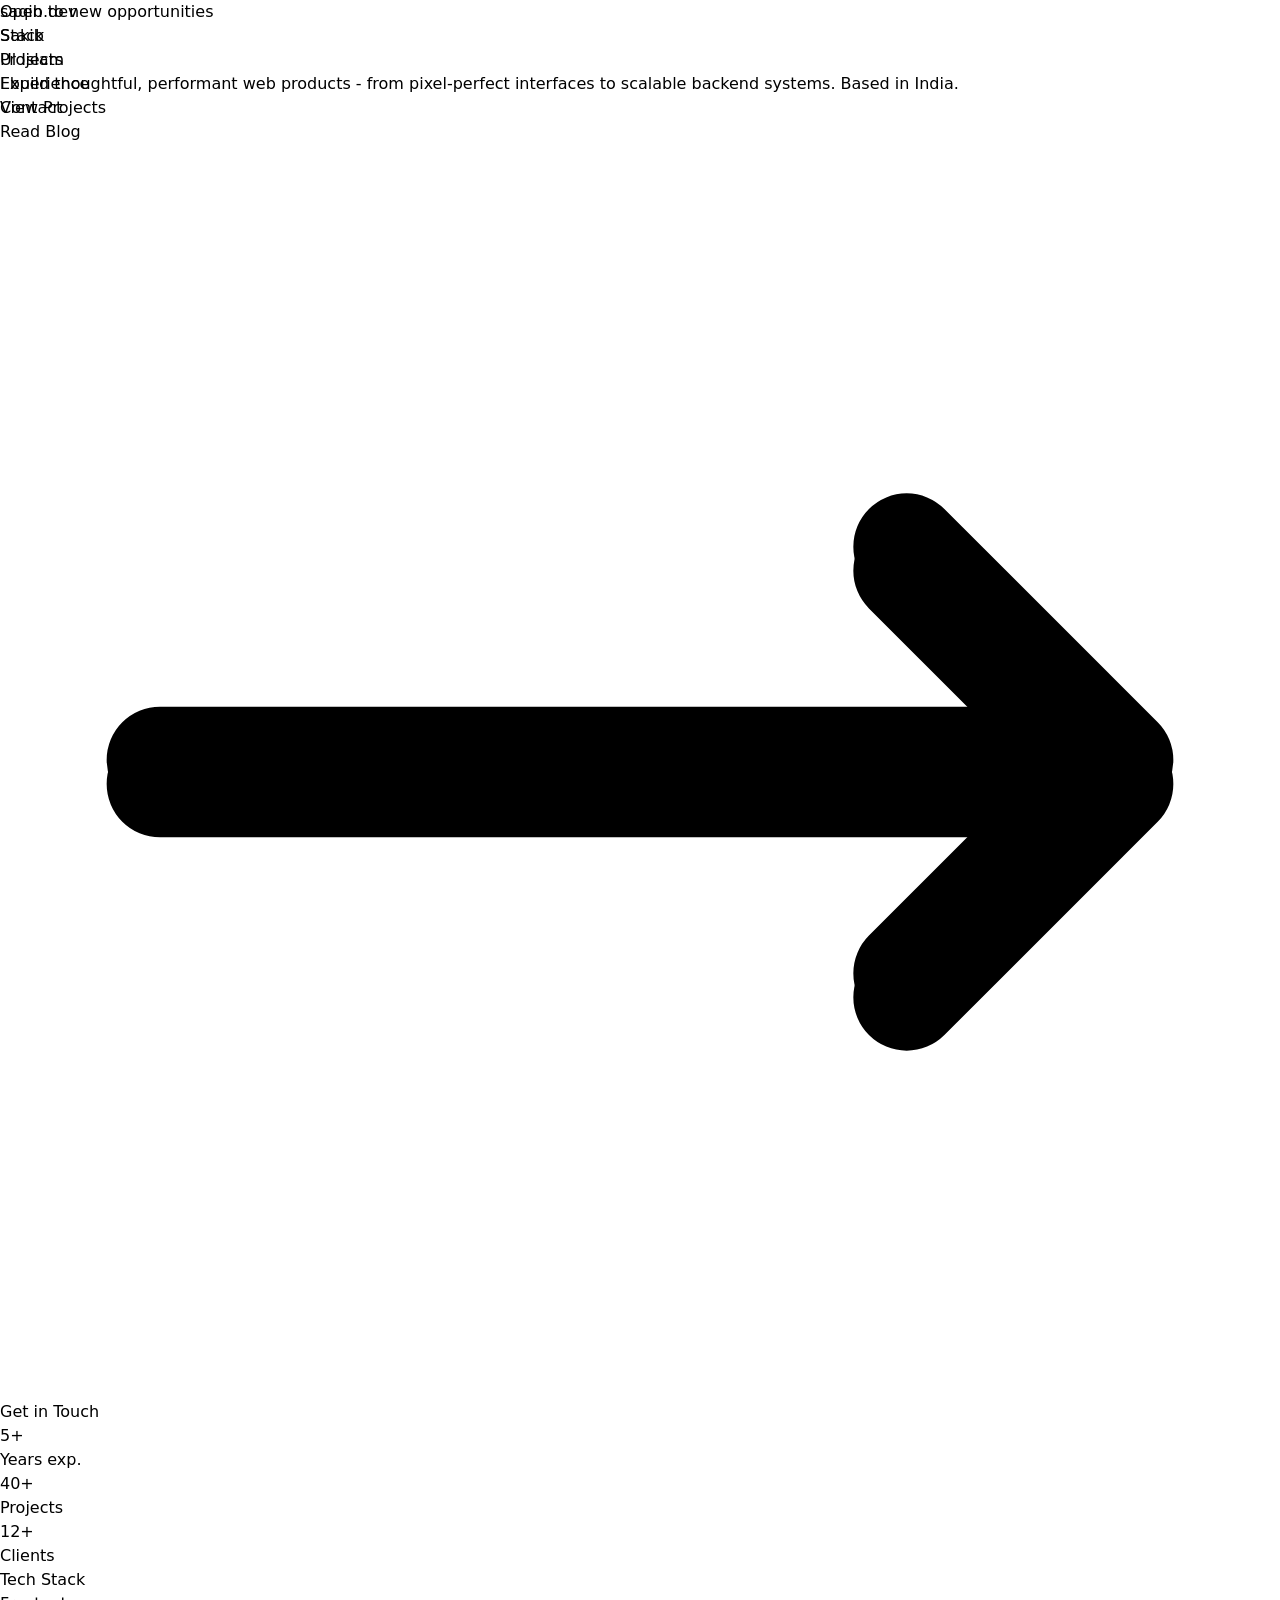
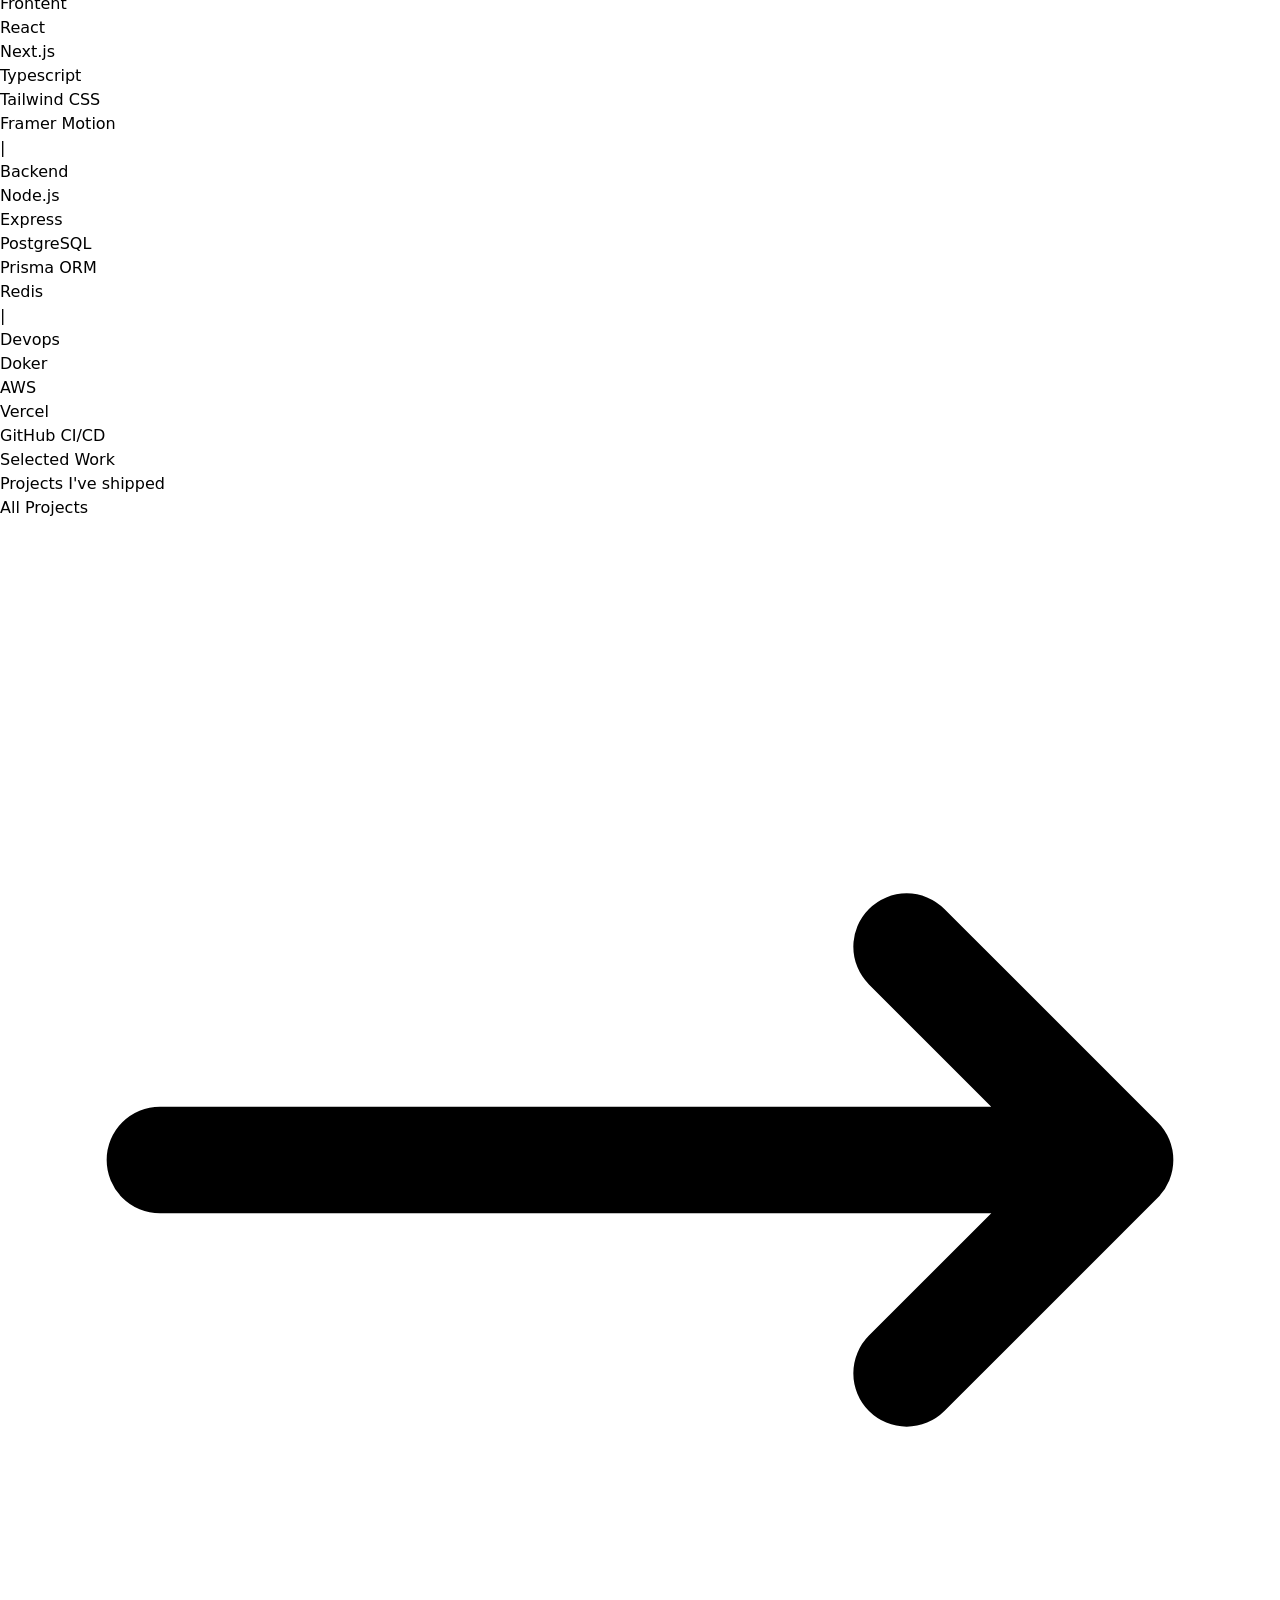
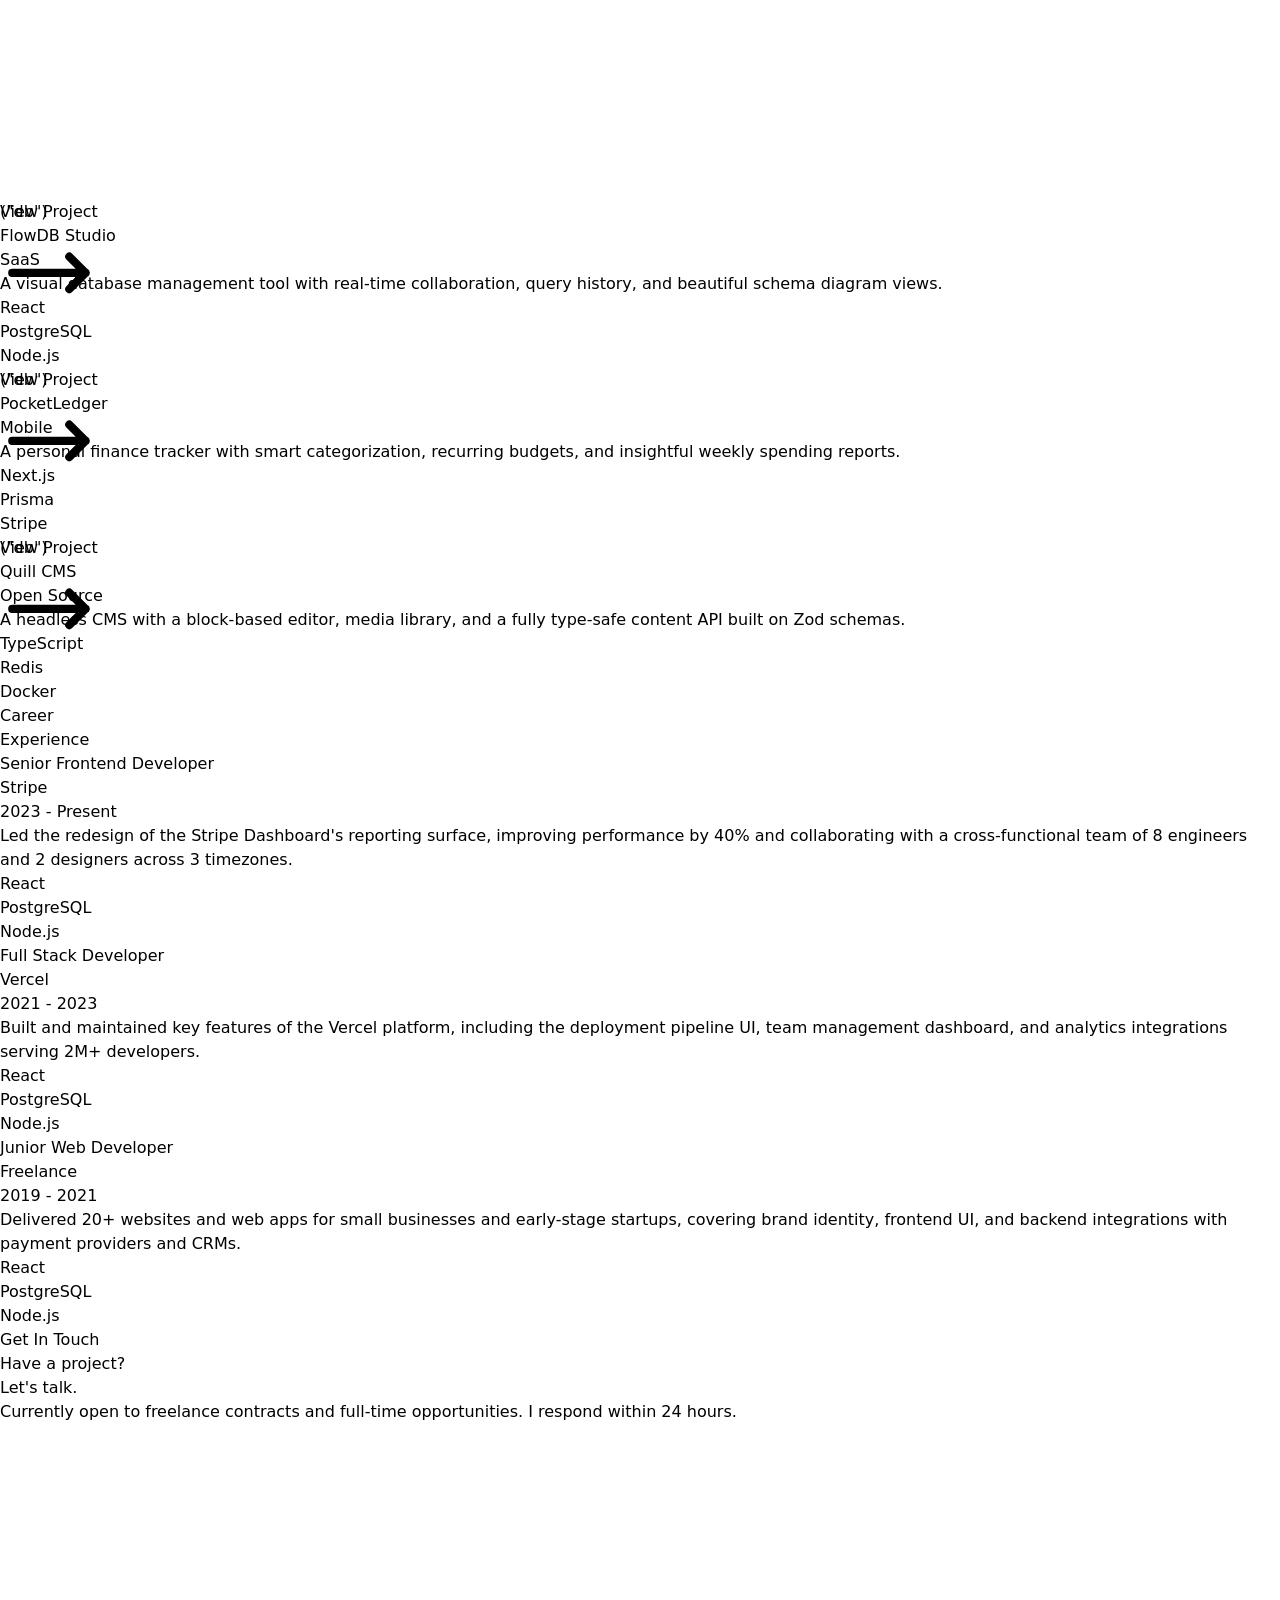
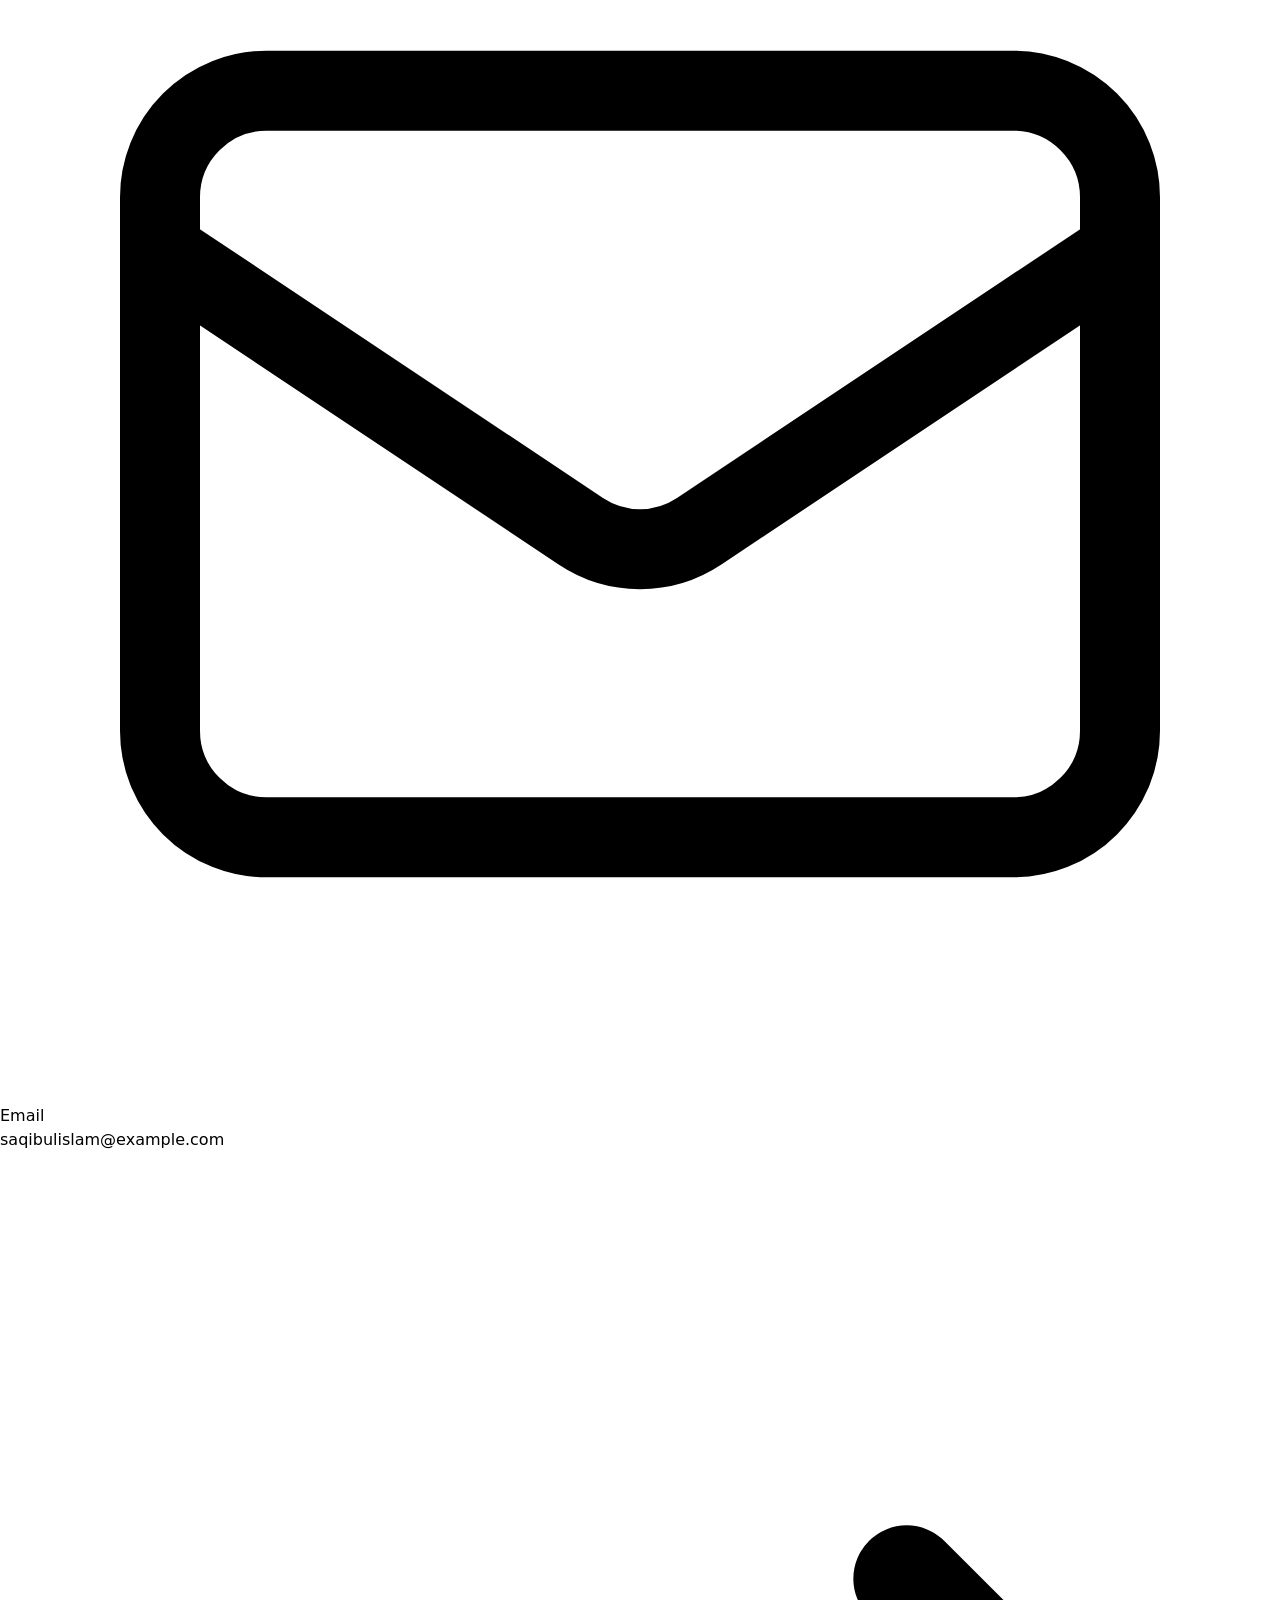
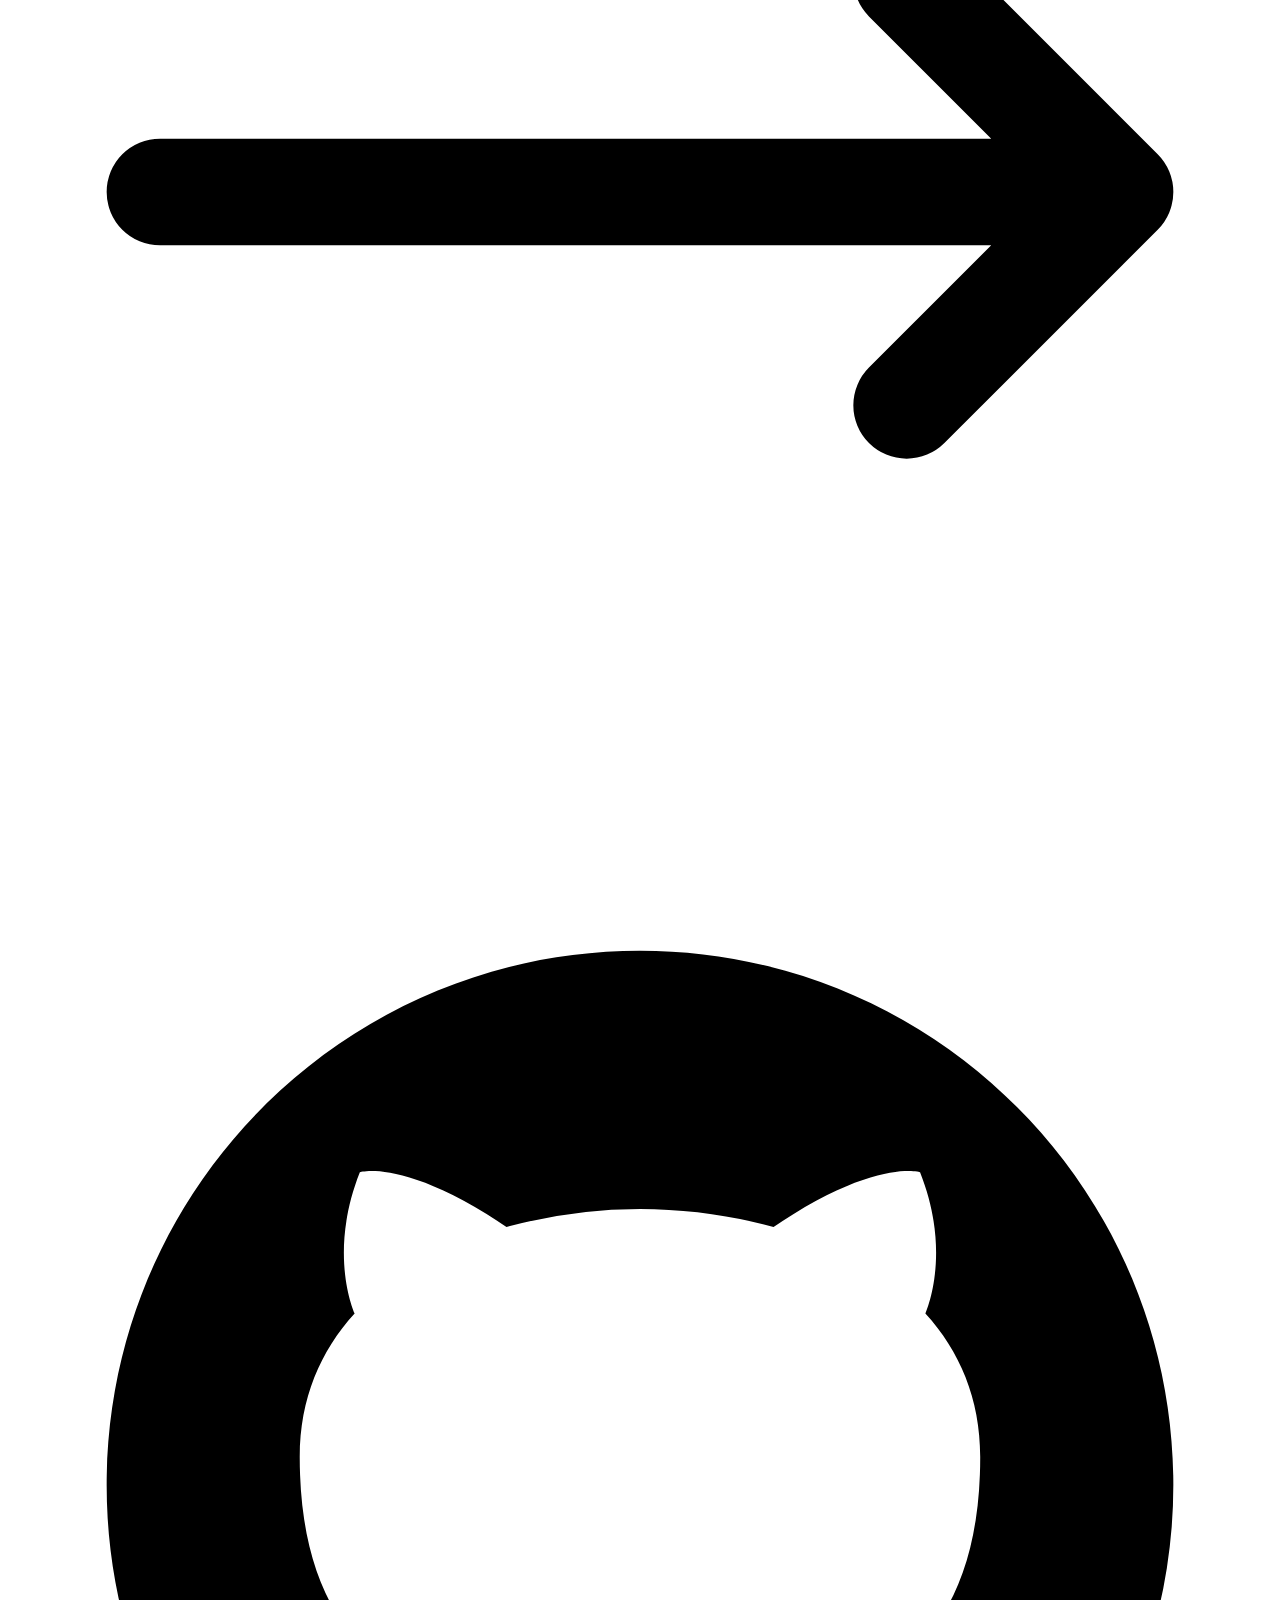
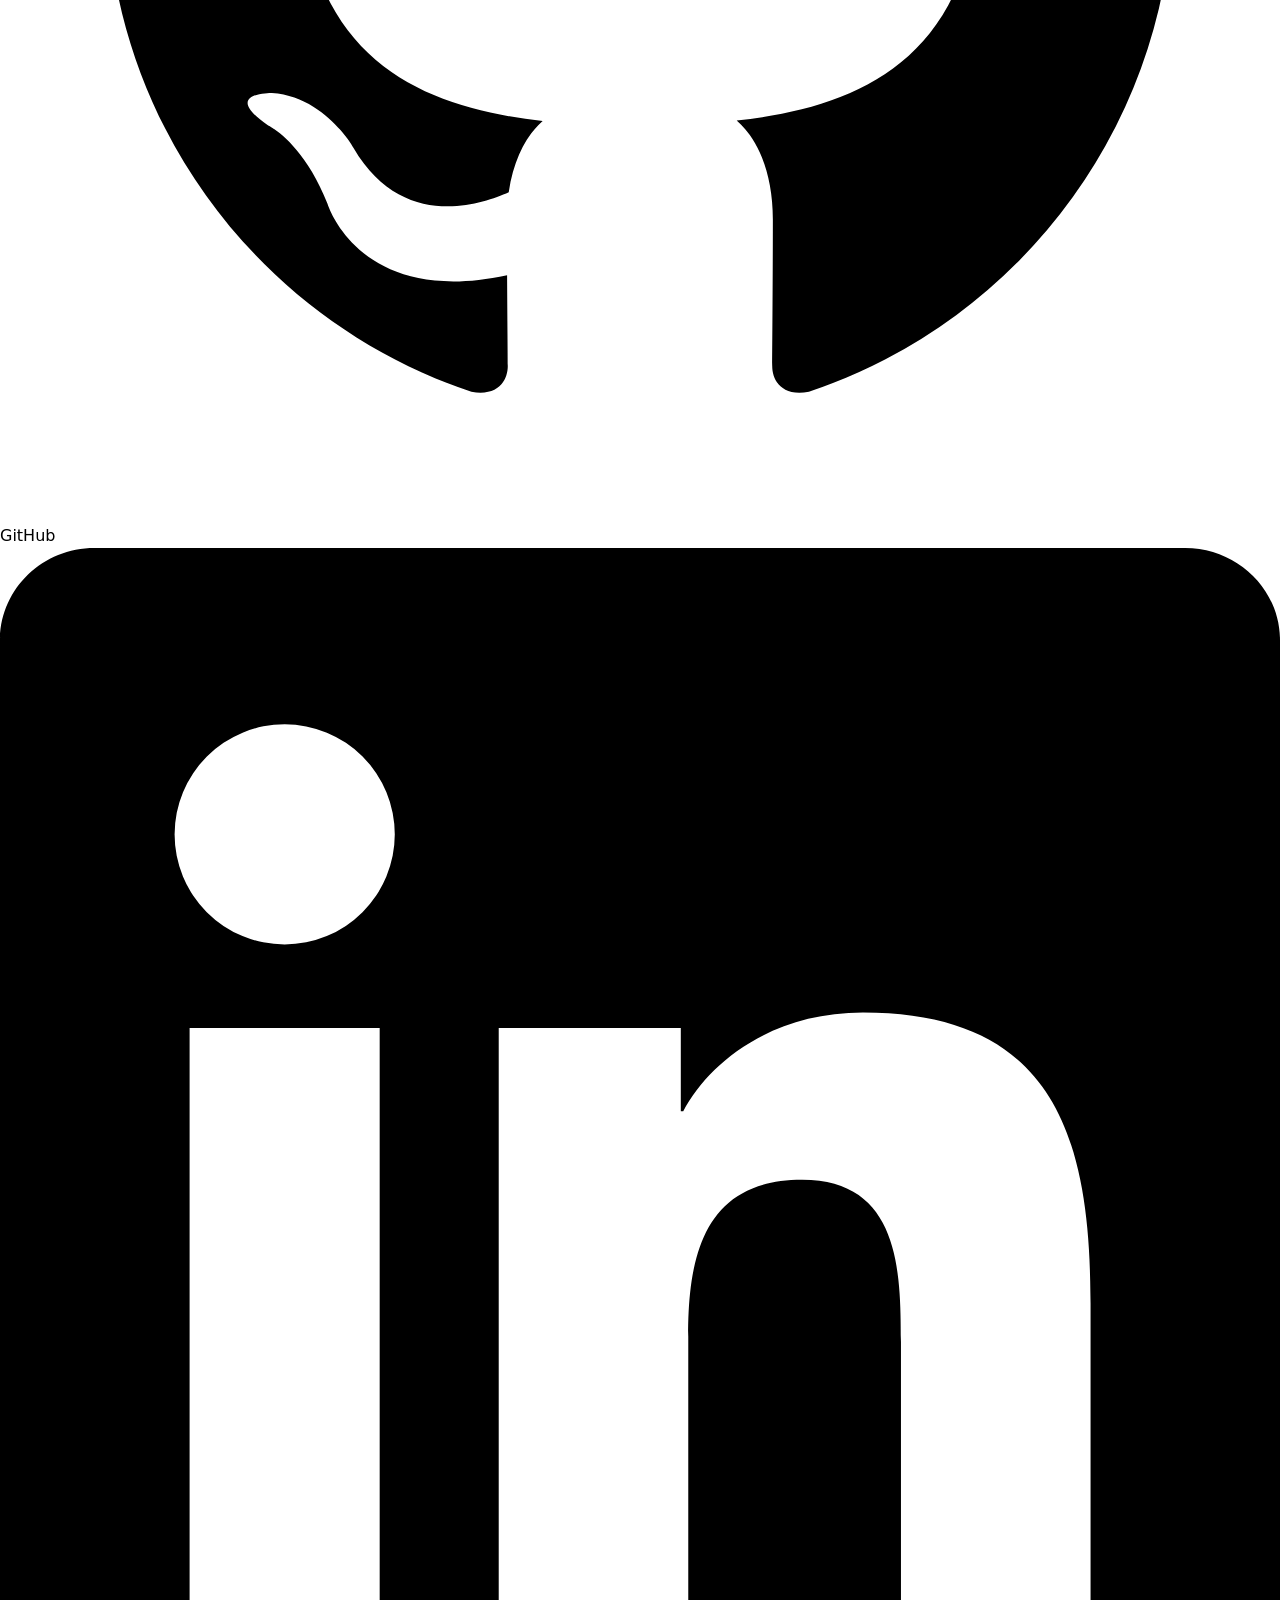
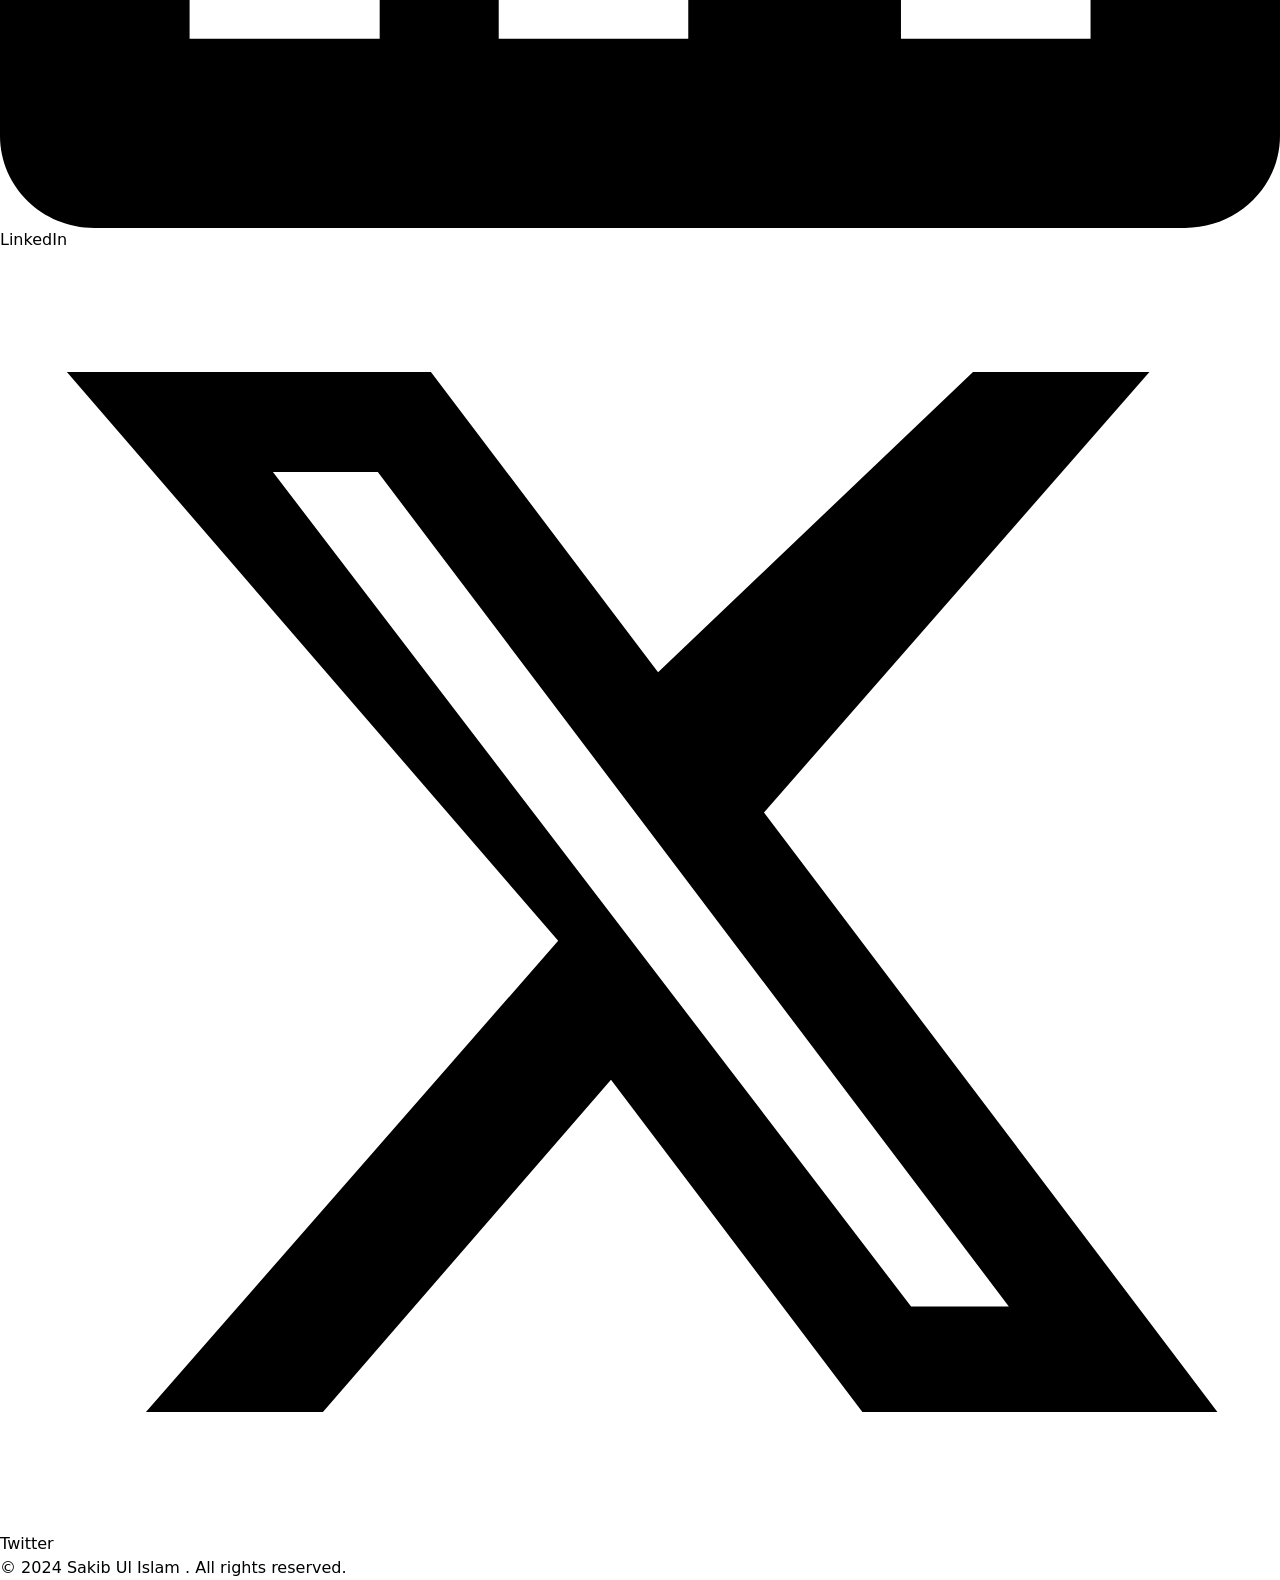
==== commit 8ae1358f: "visible rb" ====
--- a/index.html
+++ b/index.html
@@ -1,487 +1,487 @@
-<!DOCTYPE html>
-<html lang="en">
-
-<head>
-    <meta charset="UTF-8">
-    <meta name="viewport" content="width=device-width, initial-scale=1.0">
-    <title>Sakib Ul Islam-Full Stack Web developer</title>
-    <link rel="stylesheet" href="output.css">
-</head>
-
-<body>
-    <header class="border-b border-(--border-subtle) fixed inset-x-0 bg-(--navbar-bg) backdrop-blur-xs z-10">
-        <nav class="flex justify-between max-w-6xl mx-auto px-6 h-16 items-center">
-            <a href="">saqib<span class="text-amber-400 text-xl">.</span>dev</a>
-            <ul class="hidden md:flex gap-6 text-sm text-(--text-3)">
-               <a href="#tech-stack">
- <li class="cursor-pointer hover:text-(--text-1) transition-all duration-200">Stack</li>
-               </a>
-               <a href="#projects">
- <li class="cursor-pointer hover:text-(--text-1) transition-all duration-200">Projects</li>
-               </a>
-               <a href="#experience">
-<li class="cursor-pointer hover:text-(--text-1) transition-all duration-200">Experience</li>
-               </a>
-                <a href="#contact">
-<li class="cursor-pointer hover:text-(--text-1) transition-all duration-200">Contact</li>
-                </a>
-                
-            </ul>
-            <a href=""
-                class="hidden md:flex items-center gap-2 text-sm text-(--accent) border border-(--accent-border) px-4 py-1.5 rounded-full hover:bg-(--accent-dim) hover:border-(--accent) transition-all duration-200 ">Read
-                Blog <svg class="w-3.5 h-3.5" fill="none" stroke="currentColor" viewBox="0 0 24 24">
-                    <path stroke-linecap="round" stroke-linejoin="round" stroke-width="2"
-                        d="M17 8l4 4m0 0l-4 4m4-4H3" />
-                </svg>
-            </a>
-        </nav>
-    </header>
-    <section class="min-h-screen md:pt-36 flex justify-center items-center">
-        <div class="max-w-6xl mx-auto px-6 w-full ">
-            <div
-                class="items-center inline-flex gap-2 border border-(--border) px-4 py-2 rounded-full text-xs text-(--text-3) mb-10">
-                <span class="h-2 w-2  inline-block bg-green-400 rounded-full animate-pulse"></span>
-                <p>Open to new opportunities</p>
-            </div>
-
-            <h1 class="font-serif text-6xl md:text-8xl lg:text-[7rem] font-blold mb-10 animate-fade-in-up-1">
-                <p class="text-(--text-1)">Sakib</p>
-                <p class="text-(--text-4)">Ul Islam</p>
-            </h1>
-
-            <p class="text-(--text-2) text-lg md:text-xl max-w-xl mb-10  animate-fade-in-up-1">
-                I build thoughtful, performant web products - from pixel-perfect interfaces to scalable backend systems.
-                Based in India.
-            </p>
-
-            <div class="flex gap-10 items-center mb-15 animate-fade-in-up-2">
-                <a href="#projects"
-                    class="bg-amber-400 text-black rounded-full px-6 py-3 text-sm font-medium flex items-center gap-2 hover:bg-amber-300 transition-all duration-200">View
-                    Projects <svg class="w-3.5 h-3.5" fill="none" stroke="currentColor" viewBox="0 0 24 24">
-                        <path stroke-linecap="round" stroke-linejoin="round" stroke-width="2"
-                            d="M17 8l4 4m0 0l-4 4m4-4H3" />
-                    </svg>
-                </a>
-                <a href="#contact"
-                    class="rounded-full px-6 py-3 border border-(--border) text-(--text-2) text-sm hover:border-(--text-4)">Get
-                    in Touch</a>
-            </div>
-
-            <div
-                class="border-t border-(--border) grid grid-cols-3 pt-10 gap-10 max-w-xs animate-fade-in-up-3 md:pb-20">
-                <div>
-                    <p class="text-3xl font-semibold mb-1 text-(--text-1)">5+</p>
-                    <p class="text-xs text-(--text-3)">Years exp.</p>
-                </div>
-                <div>
-                    <p class="text-3xl font-semibold mb-1 text-(--text-1)">40+</p>
-                    <p class="text-xs text-(--text-3)">Projects</p>
-                </div>
-                <div>
-                    <p class="text-3xl font-semibold mb-1 text-(--text-1)">12+</p>
-                    <p class="text-xs text-(--text-3)">Clients</p>
-                </div>
-            </div>
-
-
-        </div>
-
-
-    </section>
-
-    <section id="tech-stack" class="border-t border-(--border) py-20  ">
-        <div class="max-w-6xl mx-auto px-6 ">
-            <h2 class="uppercase text-(--text-3) text-xs tracking-widest mb-4 ">Tech Stack</h2>
-
-            <div class="flex gap-2 items-center overflow-x-auto mx-auto pb-1">
-                <p class="text-xs text-(--text-4) text-nowrap">Frontent</p>
-                <p
-                    class="text-(--text-2) text-sm border border-(--border) px-5 py-2 rounded-full bg-(--surface-solid)  hover:text-(--accent) hover:border-(--accent-dim) transition-all duration-200 cursor-default text-nowrap">
-                    React</p>
-                <p
-                    class="text-(--text-2) text-sm border border-(--border) px-5 py-2 rounded-full bg-(--surface-solid)  hover:text-(--accent) hover:border-(--accent-dim) transition-all duration-200 cursor-default text-nowrap">
-                    Next.js</p>
-                <p
-                    class="text-(--text-2) text-sm border border-(--border) px-5 py-2 rounded-full bg-(--surface-solid)  hover:text-(--accent) hover:border-(--accent-dim) transition-all duration-200 cursor-default text-nowrap">
-                    Typescript</p>
-                <p
-                    class="text-(--text-2) text-sm border border-(--border) px-5 py-2 rounded-full bg-(--surface-solid)  hover:text-(--accent) hover:border-(--accent-dim) transition-all duration-200 cursor-default text-nowrap">
-                    Tailwind CSS</p>
-                <p
-                    class="text-(--text-2) text-sm border border-(--border) px-5 py-2 rounded-full bg-(--surface-solid)  hover:text-(--accent) hover:border-(--accent-dim) transition-all duration-200 cursor-default text-nowrap">
-                    Framer Motion</p>
-
-                <p class="text-xs text-(--text-4) ">|</p>
-                <p class="text-xs text-(--text-4) ">Backend</p>
-                <p
-                    class="text-(--text-2) text-sm border border-(--border) px-5 py-2 rounded-full bg-(--surface-solid)  hover:text-(--accent) hover:border-(--accent-dim) transition-all duration-200 cursor-default text-nowrap">
-                    Node.js</p>
-                <p
-                    class="text-(--text-2) text-sm border border-(--border) px-5 py-2 rounded-full bg-(--surface-solid)  hover:text-(--accent) hover:border-(--accent-dim) transition-all duration-200 cursor-default text-nowrap">
-                    Express</p>
-                <p
-                    class="text-(--text-2) text-sm border border-(--border) px-5 py-2 rounded-full bg-(--surface-solid)  hover:text-(--accent) hover:border-(--accent-dim) transition-all duration-200 cursor-default text-nowrap">
-                    PostgreSQL</p>
-                <p
-                    class="text-(--text-2) text-sm border border-(--border) px-5 py-2 rounded-full bg-(--surface-solid)  hover:text-(--accent) hover:border-(--accent-dim) transition-all duration-200 cursor-default text-nowrap">
-                    Prisma ORM</p>
-                <p
-                    class="text-(--text-2) text-sm border border-(--border) px-5 py-2 rounded-full bg-(--surface-solid)  hover:text-(--accent) hover:border-(--accent-dim) transition-all duration-200 cursor-default text-nowrap">
-                    Redis</p>
-                <p class="text-xs text-(--text-4) ">|</p>
-                <p class="text-xs text-(--text-4) ">Devops</p>
-                <p
-                    class="text-(--text-2) text-sm border border-(--border) px-5 py-2 rounded-full bg-(--surface-solid)  hover:text-(--accent) hover:border-(--accent-dim) transition-all duration-200 cursor-default text-nowrap">
-                    Doker</p>
-                <p
-                    class="text-(--text-2) text-sm border border-(--border) px-5 py-2 rounded-full bg-(--surface-solid)  hover:text-(--accent) hover:border-(--accent-dim) transition-all duration-200 cursor-default text-nowrap">
-                    AWS</p>
-                <p
-                    class="text-(--text-2) text-sm border border-(--border) px-5 py-2 rounded-full bg-(--surface-solid)  hover:text-(--accent) hover:border-(--accent-dim) transition-all duration-200 cursor-default text-nowrap">
-                    Vercel</p>
-                <p
-                    class="text-(--text-2) text-sm border border-(--border) px-5 py-2 rounded-full bg-(--surface-solid)  hover:text-(--accent) hover:border-(--accent-dim) transition-all duration-200 cursor-default text-nowrap">
-                    GitHub CI/CD</p>
-            </div>
-        </div>
-
-    </section>
-
-    <section id="projects" class="border-t border-(--border) py-20  ">
-        <div class="max-w-6xl mx-auto px-6">
-            <h2 class="uppercase text-(--text-3) text-xs tracking-widest mb-4">Selected Work</h2>
-
-            <div class="flex justify-between mb-10">
-                <h3 class="font-serif text-2xl ">Projects I've shipped </h3>
-                <a href=""
-                    class="flex items-center gap-2 text-xs text-(--text-4) hover:text-(--accent) duration-200 transition-all">All
-                    Projects <svg class="w-3.5 h-3.5" fill="none" stroke="currentColor" viewBox="0 0 24 24">
-                        <path stroke-linecap="round" stroke-linejoin="round" stroke-width="2"
-                            d="M17 8l4 4m0 0l-4 4m4-4H3" />
-                    </svg></a>
-
-            </div>
-
-            <div class="grid grid-cols-1 gap-5 md:grid-cols-2 lg:grid-cols-3">
-                <article
-                    class="group border border-(--border) rounded-2xl overflow-hidden hover:-translate-y-1.5 transition-all duration-300 hover:border-white/30 ">
-                    <div class="relative aspect-video flex justify-center items-center bg-linear-to-br from-blue-950 via-slate-900 to-neutral-900
-">
-                        <p class="text-3xl font-mono  text-blue-800/50 font-bold ">("db")</p>
-                        <div
-                            class="absolute bg-black/0 inset-0 group-hover:bg-black/35 flex justify-center items-center transition-all duration-400">
-                            <p
-                                class="absolute opacity-0  group-hover:opacity-100 transition-all duration-400 px-3 py-1.5 flex items-center gap-2 border border-white/20 rounded-full bg-white/10 text-xs backdrop-blur-2xl">
-                                View Project <svg class="w-3.5 h-3.5" fill="none" stroke="currentColor"
-                                    viewBox="0 0 24 24">
-                                    <path stroke-linecap="round" stroke-linejoin="round" stroke-width="2"
-                                        d="M17 8l4 4m0 0l-4 4m4-4H3" />
-                                </svg>
-
-                            </p>
-                        </div>
-
-
-                    </div>
-                    <div class="p-5">
-                        <div class="flex justify-between mb-3">
-                            <h3>FlowDB Studio</h3>
-                            <p
-                                class="text-xs  border border-blue-300 px-2 py-1 text-blue-400 rounded-full bg-blue-400/20">
-                                SaaS</p>
-                        </div>
-                        <p class="text-(--text-3) mb-3 text-sm">A visual database management tool with real-time
-                            collaboration, query history, and beautiful schema diagram views.</p>
-                        <div class="flex gap-2 flex-wrap">
-                            <p
-                                class="text-xs text-(--text-3) px-2 py-0.5 border border-(--border) rounded bg-(--surface-solid)">
-                                React</p>
-                            <p
-                                class="text-xs text-(--text-3) px-2 py-0.5 border border-(--border) rounded bg-(--surface-solid)">
-                                PostgreSQL</p>
-                            <p
-                                class="text-xs text-(--text-3) px-2 py-0.5 border border-(--border) rounded bg-(--surface-solid)">
-                                Node.js</p>
-                        </div>
-                    </div>
-
-
-                </article>
-
-                <article
-                    class="group border border-(--border) rounded-2xl overflow-hidden hover:-translate-y-1.5 transition-all duration-300 hover:border-white/30 ">
-                    <div
-                        class="relative aspect-video flex justify-center items-center bg-linear-to-br from-emerald-950 via-teal-900/40 to-neutral-900">
-
-                        <p class="text-3xl font-mono text-emerald-800/50
-font-bold ">("db")</p>
-                        <div
-                            class="absolute bg-black/0 inset-0 group-hover:bg-black/35 flex justify-center items-center transition-all duration-400">
-                            <p
-                                class="absolute opacity-0  group-hover:opacity-100 transition-all duration-400 px-3 py-1.5 flex items-center gap-2 border border-white/20 rounded-full bg-white/10 text-xs backdrop-blur-2xl">
-                                View Project <svg class="w-3.5 h-3.5" fill="none" stroke="currentColor"
-                                    viewBox="0 0 24 24">
-                                    <path stroke-linecap="round" stroke-linejoin="round" stroke-width="2"
-                                        d="M17 8l4 4m0 0l-4 4m4-4H3" />
-                                </svg>
-
-                            </p>
-                        </div>
-
-
-                    </div>
-                    <div class="p-5">
-                        <div class="flex justify-between mb-3">
-                            <h3>PocketLedger</h3>
-                            <p
-                                class="text-xs  border border-green-300 px-2 py-1 text-green-400 rounded-full bg-green-400/20">
-                                Mobile</p>
-                        </div>
-                        <p class="text-(--text-3) mb-3 text-sm">A personal finance tracker with smart categorization,
-                            recurring budgets, and insightful weekly spending reports.</p>
-                        <div class="flex gap-2 flex-wrap">
-                            <p
-                                class="text-xs text-(--text-3) px-2 py-0.5 border border-(--border) rounded bg-(--surface-solid)">
-                                Next.js</p>
-                            <p
-                                class="text-xs text-(--text-3) px-2 py-0.5 border border-(--border) rounded bg-(--surface-solid)">
-                                Prisma</p>
-                            <p
-                                class="text-xs text-(--text-3) px-2 py-0.5 border border-(--border) rounded bg-(--surface-solid)">
-                                Stripe</p>
-                        </div>
-                    </div>
-
-
-                </article>
-
-                <article
-                    class="group border border-(--border) rounded-2xl overflow-hidden hover:-translate-y-1.5 transition-all duration-300 hover:border-white/30 md:col-span-2 lg:col-span-1">
-                    <div class="relative aspect-video flex justify-center items-center bg-linear-to-br from-violet-950 via-purple-900/30 to-neutral-900
-">
-                        <p class="text-3xl font-mono text-violet-800/50 font-bold ">("db")</p>
-                        <div
-                            class="absolute bg-black/0 inset-0 group-hover:bg-black/35 flex justify-center items-center transition-all duration-400">
-                            <p
-                                class="absolute opacity-0  group-hover:opacity-100 transition-all duration-400 px-3 py-1.5 flex items-center gap-2 border border-white/20 rounded-full bg-white/10 text-xs backdrop-blur-2xl">
-                                View Project <svg class="w-3.5 h-3.5" fill="none" stroke="currentColor"
-                                    viewBox="0 0 24 24">
-                                    <path stroke-linecap="round" stroke-linejoin="round" stroke-width="2"
-                                        d="M17 8l4 4m0 0l-4 4m4-4H3" />
-                                </svg>
-
-                            </p>
-                        </div>
-
-
-                    </div>
-                    <div class="p-5">
-                        <div class="flex justify-between mb-3">
-                            <h3>Quill CMS</h3>
-                            <p
-                                class="text-xs  border border-purple-300 px-2 py-1 text-purple-400 rounded-full bg-purple-400/20">
-                                Open Source</p>
-                        </div>
-                        <p class="text-(--text-3) mb-3 text-sm">A headless CMS with a block-based editor, media library,
-                            and a fully type-safe content API built on Zod schemas.</p>
-                        <div class="flex gap-2 flex-wrap">
-                            <p
-                                class="text-xs text-(--text-3) px-2 py-0.5 border border-(--border) rounded bg-(--surface-solid)">
-                                TypeScript</p>
-                            <p
-                                class="text-xs text-(--text-3) px-2 py-0.5 border border-(--border) rounded bg-(--surface-solid)">
-                                Redis</p>
-                            <p
-                                class="text-xs text-(--text-3) px-2 py-0.5 border border-(--border) rounded bg-(--surface-solid)">
-                                Docker</p>
-                        </div>
-                    </div>
-
-
-                </article>
-            </div>
-        </div>
-    </section>
-
-    <section id="experience" class="border-t border-(--border) py-20  ">
-        <div class="max-w-6xl mx-auto px-6">
-            <h2 class="uppercase text-(--text-3) text-xs tracking-widest mb-4">Career</h2>
-
-            <h3 class="font-serif text-2xl mb-10">Experience </h3>
-
-            <div class="border-l border-(--border) ">
-
-                <div class="relative mb-8">
-
-                    <div
-                        class=" top-2 -left-1.5  absolute border-2 border-(--accent) rounded-full w-3 h-3 bg-(--surface)">
-                    </div>
-
-                    <div class="pl-12">
-                        <div class="flex justify-between mb-3 flex-col md:flex-row">
-                            <div>
-                                <h3>Senior Frontend Developer</h3>
-                                <p class="font-light text-(--text-2) text-sm">Stripe</p>
-                            </div>
-
-                            <p class="text-xs font-mono text-(--text-4) ">
-                                2023 - Present</p>
-                        </div>
-
-
-                        <p class="text-(--text-3) mb-3 text-sm max-w-xl">Led the redesign of the Stripe Dashboard's
-                            reporting surface, improving performance by 40% and collaborating with a cross-functional
-                            team of 8 engineers and 2 designers across 3 timezones.</p>
-                        <div class="flex gap-2 flex-wrap">
-                            <p
-                                class="text-xs text-(--text-3) px-2 py-0.5 border border-(--border) rounded bg-(--surface-solid)">
-                                React</p>
-                            <p
-                                class="text-xs text-(--text-3) px-2 py-0.5 border border-(--border) rounded bg-(--surface-solid)">
-                                PostgreSQL</p>
-                            <p
-                                class="text-xs text-(--text-3) px-2 py-0.5 border border-(--border) rounded bg-(--surface-solid)">
-                                Node.js</p>
-                        </div>
-                    </div>
-                </div>
-
-                <div class="relative mb-8">
-
-                    <div
-                        class=" top-2 -left-1.5  absolute border-2 border-(--border) rounded-full w-3 h-3 bg-(--surface)">
-                    </div>
-
-                    <div class="pl-12">
-                        <div class="flex justify-between mb-3 flex-col md:flex-row">
-                            <div>
-                                <h3>Full Stack Developer</h3>
-                                <p class="font-light text-(--text-2) text-sm">Vercel</p>
-                            </div>
-
-                            <p class="text-xs font-mono text-(--text-4) ">
-                                2021 - 2023</p>
-                        </div>
-
-
-                        <p class="text-(--text-3) mb-3 text-sm max-w-xl">Built and maintained key features of the Vercel
-                            platform, including the deployment pipeline UI, team management dashboard, and analytics
-                            integrations serving 2M+ developers.</p>
-                        <div class="flex gap-2 flex-wrap">
-                            <p
-                                class="text-xs text-(--text-3) px-2 py-0.5 border border-(--border) rounded bg-(--surface-solid)">
-                                React</p>
-                            <p
-                                class="text-xs text-(--text-3) px-2 py-0.5 border border-(--border) rounded bg-(--surface-solid)">
-                                PostgreSQL</p>
-                            <p
-                                class="text-xs text-(--text-3) px-2 py-0.5 border border-(--border) rounded bg-(--surface-solid)">
-                                Node.js</p>
-                        </div>
-                    </div>
-                </div>
-
-                <div class="relative mb-8">
-
-                    <div
-                        class=" top-2 -left-1.5  absolute border-2 border-(--border) rounded-full w-3 h-3 bg-(--surface)">
-                    </div>
-
-                    <div class="pl-12">
-                        <div class="flex justify-between mb-3 flex-col md:flex-row">
-                            <div>
-                                <h3>Junior Web Developer</h3>
-                                <p class="font-light text-(--text-2) text-sm">Freelance</p>
-                            </div>
-
-                            <p class="text-xs font-mono text-(--text-4) ">
-                                2019 - 2021</p>
-                        </div>
-
-
-                        <p class="text-(--text-3) mb-3 text-sm max-w-xl">Delivered 20+ websites and web apps for small
-                            businesses and early-stage startups, covering brand identity, frontend UI, and backend
-                            integrations with payment providers and CRMs.</p>
-                        <div class="flex gap-2 flex-wrap">
-                            <p
-                                class="text-xs text-(--text-3) px-2 py-0.5 border border-(--border) rounded bg-(--surface-solid)">
-                                React</p>
-                            <p
-                                class="text-xs text-(--text-3) px-2 py-0.5 border border-(--border) rounded bg-(--surface-solid)">
-                                PostgreSQL</p>
-                            <p
-                                class="text-xs text-(--text-3) px-2 py-0.5 border border-(--border) rounded bg-(--surface-solid)">
-                                Node.js</p>
-                        </div>
-                    </div>
-                </div>
-
-            </div>
-
-        </div>
-    </section>
-
-    <section id="contact" class="border-t border-(--border) py-20  ">
-        <div class="max-w-6xl mx-auto px-6">
-            <h2 class="uppercase text-(--text-3) text-xs tracking-widest mb-4">Get In Touch</h2>
-
-<div class="flex flex-col gap-10 md:flex-row justify-between">
-     
-   <div class="flex-1">
-                <h3 class="font-serif text-3xl ">Have a project? </h3>
-                <h3 class="font-serif text-3xl mb-5 text-(--text-4) font-extralight">Let's talk.</h3>
-                <p class="text-sm text-(--text-3) max-w-sm">
-                    Currently open to freelance contracts and full-time opportunities. I respond within 24 hours.
-                </p>
-            </div>
-
-            <div class="flex-1 md:max-w-sm">
-                
-                <a href="mailto:saqibulislam00@gmail.com" class="flex  border border-(--border) rounded-xl bg-(--surface-solid) p-3 gap-3  items-center " >
-<svg class="w-10 h-10 text-(--accent)  bg-(--accent-dim) p-3 
- rounded-lg items-center gap-3  border border-(--accent-border)" fill="none" stroke="currentColor" viewBox="0 0 24 24">
-               <path stroke-linecap="round" stroke-linejoin="round" stroke-width="1.5" d="M3 8l7.89 5.26a2 2 0 002.22 0L21 8M5 19h14a2 2 0 002-2V7a2 2 0 00-2-2H5a2 2 0 00-2 2v10a2 2 0 002 2z"/>
-             </svg>
-<div class="flex-1 text-sm">
-    <p class="text-(--text-4)">Email</p>
-    <p class="text-(--text-1)">saqibulislam@example.com</p>
-</div>
-<svg class="w-3.5 h-3.5 text-(--text-3)" fill="none" stroke="currentColor" viewBox="0 0 24 24">
-         <path stroke-linecap="round" stroke-linejoin="round" stroke-width="2" d="M17 8l4 4m0 0l-4 4m4-4H3"/>
-       </svg>
-
-                </a>
-
-                <div class="mt-3 flex gap-4 ">
-<p class=" flex flex-1 items-center gap-2 border border-(--border) px-4 py-2 rounded-xl text-(--text-3) font-light justify-center  bg-(--surface-solid)">
-    <svg class="w-4 h-4" fill="currentColor" viewBox="0 0 24 24"><path d="M12 2C6.477 2 2 6.484 2 12.017c0 4.425 2.865 8.18 6.839 9.504.5.092.682-.217.682-.483 0-.237-.008-.868-.013-1.703-2.782.605-3.369-1.343-3.369-1.343-.454-1.158-1.11-1.466-1.11-1.466-.908-.62.069-.608.069-.608 1.003.07 1.531 1.032 1.531 1.032.892 1.53 2.341 1.088 2.91.832.092-.647.35-1.088.636-1.338-2.22-.253-4.555-1.113-4.555-4.951 0-1.093.39-1.988 1.029-2.688-.103-.253-.446-1.272.098-2.65 0 0 .84-.27 2.75 1.026A9.564 9.564 0 0112 6.844c.85.004 1.705.115 2.504.337 1.909-1.296 2.747-1.027 2.747-1.027.546 1.379.202 2.398.1 2.651.64.7 1.028 1.595 1.028 2.688 0 3.848-2.339 4.695-4.566 4.942.359.31.678.921.678 1.856 0 1.338-.012 2.419-.012 2.747 0 .268.18.58.688.482A10.019 10.019 0 0022 12.017C22 6.484 17.522 2 12 2z"/></svg> GitHub</p>
-
-<p class=" flex flex-1 items-center gap-2 border border-(--border) px-4 py-2 rounded-xl text-(--text-3) font-light justify-center  bg-(--surface-solid)">
-   <svg class="w-4 h-4" fill="currentColor" viewBox="0 0 24 24"><path d="M20.447 20.452h-3.554v-5.569c0-1.328-.027-3.037-1.852-3.037-1.853 0-2.136 1.445-2.136 2.939v5.667H9.351V9h3.414v1.561h.046c.477-.9 1.637-1.85 3.37-1.85 3.601 0 4.267 2.37 4.267 5.455v6.286zM5.337 7.433a2.062 2.062 0 01-2.063-2.065 2.064 2.064 0 112.063 2.065zm1.782 13.019H3.555V9h3.564v11.452zM22.225 0H1.771C.792 0 0 .774 0 1.729v20.542C0 23.227.792 24 1.771 24h20.451C23.2 24 24 23.227 24 22.271V1.729C24 .774 23.2 0 22.222 0h.003z"/></svg>
- LinkedIn</p>
-
-
-<p class=" flex flex-1 items-center gap-2 border border-(--border) px-4 py-2 rounded-xl text-(--text-3) font-light justify-center bg-(--surface-solid)">
-    <svg class="w-4 h-4" fill="currentColor" viewBox="0 0 24 24"><path d="M18.244 2.25h3.308l-7.227 8.26 8.502 11.24H16.17l-4.714-6.231-5.401 6.231H2.736l7.73-8.835L1.254 2.25H8.08l4.259 5.63 5.905-5.63zm-1.161 17.52h1.833L7.084 4.126H5.117z"/></svg>
- Twitter</p>
-
-
-                </div>
-            </div>
-</div>
-
-         
-        </div>
-    </section>
-
-      <section class="border-t border-(--border) py-10  ">
-        <div class="flex justify-center px-6 text-xs text-(--text-4)">
-            
-© 2024 Sakib Ul Islam . All rights reserved.
-
-        </div>
-    </section>
-
-</body>
-
+<!DOCTYPE html>
+<html lang="en">
+
+<head>
+    <meta charset="UTF-8">
+    <meta name="viewport" content="width=device-width, initial-scale=1.0">
+    <title>Sakib Ul Islam-Full Stack Web developer</title>
+    <link rel="stylesheet" href="output.css">
+</head>
+
+<body>
+    <header class="border-b border-(--border-subtle) fixed inset-x-0 bg-(--navbar-bg) backdrop-blur-xs z-10">
+        <nav class="flex justify-between max-w-6xl mx-auto px-6 h-16 items-center">
+            <a href="">saqib<span class="text-amber-400 text-xl">.</span>dev</a>
+            <ul class="hidden md:flex gap-6 text-sm text-(--text-3)">
+               <a href="#tech-stack">
+ <li class="cursor-pointer hover:text-(--text-1) transition-all duration-200">Stack</li>
+               </a>
+               <a href="#projects">
+ <li class="cursor-pointer hover:text-(--text-1) transition-all duration-200">Projects</li>
+               </a>
+               <a href="#experience">
+<li class="cursor-pointer hover:text-(--text-1) transition-all duration-200">Experience</li>
+               </a>
+                <a href="#contact">
+<li class="cursor-pointer hover:text-(--text-1) transition-all duration-200">Contact</li>
+                </a>
+                
+            </ul>
+            <a href="blog.html"
+                class=" md:flex items-center gap-2 text-sm text-(--accent) border border-(--accent-border) px-4 py-1.5 rounded-full hover:bg-(--accent-dim) hover:border-(--accent) transition-all duration-200 ">Read
+                Blog <svg class="w-3.5 h-3.5" fill="none" stroke="currentColor" viewBox="0 0 24 24">
+                    <path stroke-linecap="round" stroke-linejoin="round" stroke-width="2"
+                        d="M17 8l4 4m0 0l-4 4m4-4H3" />
+                </svg>
+            </a>
+        </nav>
+    </header>
+    <section class="min-h-screen md:pt-36 flex justify-center items-center">
+        <div class="max-w-6xl mx-auto px-6 w-full ">
+            <div
+                class="items-center inline-flex gap-2 border border-(--border) px-4 py-2 rounded-full text-xs text-(--text-3) mb-10">
+                <span class="h-2 w-2  inline-block bg-green-400 rounded-full animate-pulse"></span>
+                <p>Open to new opportunities</p>
+            </div>
+
+            <h1 class="font-serif text-6xl md:text-8xl lg:text-[7rem] font-blold mb-10 animate-fade-in-up-1">
+                <p class="text-(--text-1)">Sakib</p>
+                <p class="text-(--text-4)">Ul Islam</p>
+            </h1>
+
+            <p class="text-(--text-2) text-lg md:text-xl max-w-xl mb-10  animate-fade-in-up-1">
+                I build thoughtful, performant web products - from pixel-perfect interfaces to scalable backend systems.
+                Based in India.
+            </p>
+
+            <div class="flex gap-10 items-center mb-15 animate-fade-in-up-2">
+                <a href="#projects"
+                    class="bg-amber-400 text-black rounded-full px-6 py-3 text-sm font-medium flex items-center gap-2 hover:bg-amber-300 transition-all duration-200">View
+                    Projects <svg class="w-3.5 h-3.5" fill="none" stroke="currentColor" viewBox="0 0 24 24">
+                        <path stroke-linecap="round" stroke-linejoin="round" stroke-width="2"
+                            d="M17 8l4 4m0 0l-4 4m4-4H3" />
+                    </svg>
+                </a>
+                <a href="#contact"
+                    class="rounded-full px-6 py-3 border border-(--border) text-(--text-2) text-sm hover:border-(--text-4)">Get
+                    in Touch</a>
+            </div>
+
+            <div
+                class="border-t border-(--border) grid grid-cols-3 pt-10 gap-10 max-w-xs animate-fade-in-up-3 md:pb-20">
+                <div>
+                    <p class="text-3xl font-semibold mb-1 text-(--text-1)">5+</p>
+                    <p class="text-xs text-(--text-3)">Years exp.</p>
+                </div>
+                <div>
+                    <p class="text-3xl font-semibold mb-1 text-(--text-1)">40+</p>
+                    <p class="text-xs text-(--text-3)">Projects</p>
+                </div>
+                <div>
+                    <p class="text-3xl font-semibold mb-1 text-(--text-1)">12+</p>
+                    <p class="text-xs text-(--text-3)">Clients</p>
+                </div>
+            </div>
+
+
+        </div>
+
+
+    </section>
+
+    <section id="tech-stack" class="border-t border-(--border) py-20  ">
+        <div class="max-w-6xl mx-auto px-6 ">
+            <h2 class="uppercase text-(--text-3) text-xs tracking-widest mb-4 ">Tech Stack</h2>
+
+            <div class="flex gap-2 items-center overflow-x-auto mx-auto pb-1">
+                <p class="text-xs text-(--text-4) text-nowrap">Frontent</p>
+                <p
+                    class="text-(--text-2) text-sm border border-(--border) px-5 py-2 rounded-full bg-(--surface-solid)  hover:text-(--accent) hover:border-(--accent-dim) transition-all duration-200 cursor-default text-nowrap">
+                    React</p>
+                <p
+                    class="text-(--text-2) text-sm border border-(--border) px-5 py-2 rounded-full bg-(--surface-solid)  hover:text-(--accent) hover:border-(--accent-dim) transition-all duration-200 cursor-default text-nowrap">
+                    Next.js</p>
+                <p
+                    class="text-(--text-2) text-sm border border-(--border) px-5 py-2 rounded-full bg-(--surface-solid)  hover:text-(--accent) hover:border-(--accent-dim) transition-all duration-200 cursor-default text-nowrap">
+                    Typescript</p>
+                <p
+                    class="text-(--text-2) text-sm border border-(--border) px-5 py-2 rounded-full bg-(--surface-solid)  hover:text-(--accent) hover:border-(--accent-dim) transition-all duration-200 cursor-default text-nowrap">
+                    Tailwind CSS</p>
+                <p
+                    class="text-(--text-2) text-sm border border-(--border) px-5 py-2 rounded-full bg-(--surface-solid)  hover:text-(--accent) hover:border-(--accent-dim) transition-all duration-200 cursor-default text-nowrap">
+                    Framer Motion</p>
+
+                <p class="text-xs text-(--text-4) ">|</p>
+                <p class="text-xs text-(--text-4) ">Backend</p>
+                <p
+                    class="text-(--text-2) text-sm border border-(--border) px-5 py-2 rounded-full bg-(--surface-solid)  hover:text-(--accent) hover:border-(--accent-dim) transition-all duration-200 cursor-default text-nowrap">
+                    Node.js</p>
+                <p
+                    class="text-(--text-2) text-sm border border-(--border) px-5 py-2 rounded-full bg-(--surface-solid)  hover:text-(--accent) hover:border-(--accent-dim) transition-all duration-200 cursor-default text-nowrap">
+                    Express</p>
+                <p
+                    class="text-(--text-2) text-sm border border-(--border) px-5 py-2 rounded-full bg-(--surface-solid)  hover:text-(--accent) hover:border-(--accent-dim) transition-all duration-200 cursor-default text-nowrap">
+                    PostgreSQL</p>
+                <p
+                    class="text-(--text-2) text-sm border border-(--border) px-5 py-2 rounded-full bg-(--surface-solid)  hover:text-(--accent) hover:border-(--accent-dim) transition-all duration-200 cursor-default text-nowrap">
+                    Prisma ORM</p>
+                <p
+                    class="text-(--text-2) text-sm border border-(--border) px-5 py-2 rounded-full bg-(--surface-solid)  hover:text-(--accent) hover:border-(--accent-dim) transition-all duration-200 cursor-default text-nowrap">
+                    Redis</p>
+                <p class="text-xs text-(--text-4) ">|</p>
+                <p class="text-xs text-(--text-4) ">Devops</p>
+                <p
+                    class="text-(--text-2) text-sm border border-(--border) px-5 py-2 rounded-full bg-(--surface-solid)  hover:text-(--accent) hover:border-(--accent-dim) transition-all duration-200 cursor-default text-nowrap">
+                    Doker</p>
+                <p
+                    class="text-(--text-2) text-sm border border-(--border) px-5 py-2 rounded-full bg-(--surface-solid)  hover:text-(--accent) hover:border-(--accent-dim) transition-all duration-200 cursor-default text-nowrap">
+                    AWS</p>
+                <p
+                    class="text-(--text-2) text-sm border border-(--border) px-5 py-2 rounded-full bg-(--surface-solid)  hover:text-(--accent) hover:border-(--accent-dim) transition-all duration-200 cursor-default text-nowrap">
+                    Vercel</p>
+                <p
+                    class="text-(--text-2) text-sm border border-(--border) px-5 py-2 rounded-full bg-(--surface-solid)  hover:text-(--accent) hover:border-(--accent-dim) transition-all duration-200 cursor-default text-nowrap">
+                    GitHub CI/CD</p>
+            </div>
+        </div>
+
+    </section>
+
+    <section id="projects" class="border-t border-(--border) py-20  ">
+        <div class="max-w-6xl mx-auto px-6">
+            <h2 class="uppercase text-(--text-3) text-xs tracking-widest mb-4">Selected Work</h2>
+
+            <div class="flex justify-between mb-10">
+                <h3 class="font-serif text-2xl ">Projects I've shipped </h3>
+                <a href=""
+                    class="flex items-center gap-2 text-xs text-(--text-4) hover:text-(--accent) duration-200 transition-all">All
+                    Projects <svg class="w-3.5 h-3.5" fill="none" stroke="currentColor" viewBox="0 0 24 24">
+                        <path stroke-linecap="round" stroke-linejoin="round" stroke-width="2"
+                            d="M17 8l4 4m0 0l-4 4m4-4H3" />
+                    </svg></a>
+
+            </div>
+
+            <div class="grid grid-cols-1 gap-5 md:grid-cols-2 lg:grid-cols-3">
+                <article
+                    class="group border border-(--border) rounded-2xl overflow-hidden hover:-translate-y-1.5 transition-all duration-300 hover:border-white/30 ">
+                    <div class="relative aspect-video flex justify-center items-center bg-linear-to-br from-blue-950 via-slate-900 to-neutral-900
+">
+                        <p class="text-3xl font-mono  text-blue-800/50 font-bold ">("db")</p>
+                        <div
+                            class="absolute bg-black/0 inset-0 group-hover:bg-black/35 flex justify-center items-center transition-all duration-400">
+                            <p
+                                class="absolute opacity-0  group-hover:opacity-100 transition-all duration-400 px-3 py-1.5 flex items-center gap-2 border border-white/20 rounded-full bg-white/10 text-xs backdrop-blur-2xl">
+                                View Project <svg class="w-3.5 h-3.5" fill="none" stroke="currentColor"
+                                    viewBox="0 0 24 24">
+                                    <path stroke-linecap="round" stroke-linejoin="round" stroke-width="2"
+                                        d="M17 8l4 4m0 0l-4 4m4-4H3" />
+                                </svg>
+
+                            </p>
+                        </div>
+
+
+                    </div>
+                    <div class="p-5">
+                        <div class="flex justify-between mb-3">
+                            <h3>FlowDB Studio</h3>
+                            <p
+                                class="text-xs  border border-blue-300 px-2 py-1 text-blue-400 rounded-full bg-blue-400/20">
+                                SaaS</p>
+                        </div>
+                        <p class="text-(--text-3) mb-3 text-sm">A visual database management tool with real-time
+                            collaboration, query history, and beautiful schema diagram views.</p>
+                        <div class="flex gap-2 flex-wrap">
+                            <p
+                                class="text-xs text-(--text-3) px-2 py-0.5 border border-(--border) rounded bg-(--surface-solid)">
+                                React</p>
+                            <p
+                                class="text-xs text-(--text-3) px-2 py-0.5 border border-(--border) rounded bg-(--surface-solid)">
+                                PostgreSQL</p>
+                            <p
+                                class="text-xs text-(--text-3) px-2 py-0.5 border border-(--border) rounded bg-(--surface-solid)">
+                                Node.js</p>
+                        </div>
+                    </div>
+
+
+                </article>
+
+                <article
+                    class="group border border-(--border) rounded-2xl overflow-hidden hover:-translate-y-1.5 transition-all duration-300 hover:border-white/30 ">
+                    <div
+                        class="relative aspect-video flex justify-center items-center bg-linear-to-br from-emerald-950 via-teal-900/40 to-neutral-900">
+
+                        <p class="text-3xl font-mono text-emerald-800/50
+font-bold ">("db")</p>
+                        <div
+                            class="absolute bg-black/0 inset-0 group-hover:bg-black/35 flex justify-center items-center transition-all duration-400">
+                            <p
+                                class="absolute opacity-0  group-hover:opacity-100 transition-all duration-400 px-3 py-1.5 flex items-center gap-2 border border-white/20 rounded-full bg-white/10 text-xs backdrop-blur-2xl">
+                                View Project <svg class="w-3.5 h-3.5" fill="none" stroke="currentColor"
+                                    viewBox="0 0 24 24">
+                                    <path stroke-linecap="round" stroke-linejoin="round" stroke-width="2"
+                                        d="M17 8l4 4m0 0l-4 4m4-4H3" />
+                                </svg>
+
+                            </p>
+                        </div>
+
+
+                    </div>
+                    <div class="p-5">
+                        <div class="flex justify-between mb-3">
+                            <h3>PocketLedger</h3>
+                            <p
+                                class="text-xs  border border-green-300 px-2 py-1 text-green-400 rounded-full bg-green-400/20">
+                                Mobile</p>
+                        </div>
+                        <p class="text-(--text-3) mb-3 text-sm">A personal finance tracker with smart categorization,
+                            recurring budgets, and insightful weekly spending reports.</p>
+                        <div class="flex gap-2 flex-wrap">
+                            <p
+                                class="text-xs text-(--text-3) px-2 py-0.5 border border-(--border) rounded bg-(--surface-solid)">
+                                Next.js</p>
+                            <p
+                                class="text-xs text-(--text-3) px-2 py-0.5 border border-(--border) rounded bg-(--surface-solid)">
+                                Prisma</p>
+                            <p
+                                class="text-xs text-(--text-3) px-2 py-0.5 border border-(--border) rounded bg-(--surface-solid)">
+                                Stripe</p>
+                        </div>
+                    </div>
+
+
+                </article>
+
+                <article
+                    class="group border border-(--border) rounded-2xl overflow-hidden hover:-translate-y-1.5 transition-all duration-300 hover:border-white/30 md:col-span-2 lg:col-span-1">
+                    <div class="relative aspect-video flex justify-center items-center bg-linear-to-br from-violet-950 via-purple-900/30 to-neutral-900
+">
+                        <p class="text-3xl font-mono text-violet-800/50 font-bold ">("db")</p>
+                        <div
+                            class="absolute bg-black/0 inset-0 group-hover:bg-black/35 flex justify-center items-center transition-all duration-400">
+                            <p
+                                class="absolute opacity-0  group-hover:opacity-100 transition-all duration-400 px-3 py-1.5 flex items-center gap-2 border border-white/20 rounded-full bg-white/10 text-xs backdrop-blur-2xl">
+                                View Project <svg class="w-3.5 h-3.5" fill="none" stroke="currentColor"
+                                    viewBox="0 0 24 24">
+                                    <path stroke-linecap="round" stroke-linejoin="round" stroke-width="2"
+                                        d="M17 8l4 4m0 0l-4 4m4-4H3" />
+                                </svg>
+
+                            </p>
+                        </div>
+
+
+                    </div>
+                    <div class="p-5">
+                        <div class="flex justify-between mb-3">
+                            <h3>Quill CMS</h3>
+                            <p
+                                class="text-xs  border border-purple-300 px-2 py-1 text-purple-400 rounded-full bg-purple-400/20">
+                                Open Source</p>
+                        </div>
+                        <p class="text-(--text-3) mb-3 text-sm">A headless CMS with a block-based editor, media library,
+                            and a fully type-safe content API built on Zod schemas.</p>
+                        <div class="flex gap-2 flex-wrap">
+                            <p
+                                class="text-xs text-(--text-3) px-2 py-0.5 border border-(--border) rounded bg-(--surface-solid)">
+                                TypeScript</p>
+                            <p
+                                class="text-xs text-(--text-3) px-2 py-0.5 border border-(--border) rounded bg-(--surface-solid)">
+                                Redis</p>
+                            <p
+                                class="text-xs text-(--text-3) px-2 py-0.5 border border-(--border) rounded bg-(--surface-solid)">
+                                Docker</p>
+                        </div>
+                    </div>
+
+
+                </article>
+            </div>
+        </div>
+    </section>
+
+    <section id="experience" class="border-t border-(--border) py-20  ">
+        <div class="max-w-6xl mx-auto px-6">
+            <h2 class="uppercase text-(--text-3) text-xs tracking-widest mb-4">Career</h2>
+
+            <h3 class="font-serif text-2xl mb-10">Experience </h3>
+
+            <div class="border-l border-(--border) ">
+
+                <div class="relative mb-8">
+
+                    <div
+                        class=" top-2 -left-1.5  absolute border-2 border-(--accent) rounded-full w-3 h-3 bg-(--surface)">
+                    </div>
+
+                    <div class="pl-12">
+                        <div class="flex justify-between mb-3 flex-col md:flex-row">
+                            <div>
+                                <h3>Senior Frontend Developer</h3>
+                                <p class="font-light text-(--text-2) text-sm">Stripe</p>
+                            </div>
+
+                            <p class="text-xs font-mono text-(--text-4) ">
+                                2023 - Present</p>
+                        </div>
+
+
+                        <p class="text-(--text-3) mb-3 text-sm max-w-xl">Led the redesign of the Stripe Dashboard's
+                            reporting surface, improving performance by 40% and collaborating with a cross-functional
+                            team of 8 engineers and 2 designers across 3 timezones.</p>
+                        <div class="flex gap-2 flex-wrap">
+                            <p
+                                class="text-xs text-(--text-3) px-2 py-0.5 border border-(--border) rounded bg-(--surface-solid)">
+                                React</p>
+                            <p
+                                class="text-xs text-(--text-3) px-2 py-0.5 border border-(--border) rounded bg-(--surface-solid)">
+                                PostgreSQL</p>
+                            <p
+                                class="text-xs text-(--text-3) px-2 py-0.5 border border-(--border) rounded bg-(--surface-solid)">
+                                Node.js</p>
+                        </div>
+                    </div>
+                </div>
+
+                <div class="relative mb-8">
+
+                    <div
+                        class=" top-2 -left-1.5  absolute border-2 border-(--border) rounded-full w-3 h-3 bg-(--surface)">
+                    </div>
+
+                    <div class="pl-12">
+                        <div class="flex justify-between mb-3 flex-col md:flex-row">
+                            <div>
+                                <h3>Full Stack Developer</h3>
+                                <p class="font-light text-(--text-2) text-sm">Vercel</p>
+                            </div>
+
+                            <p class="text-xs font-mono text-(--text-4) ">
+                                2021 - 2023</p>
+                        </div>
+
+
+                        <p class="text-(--text-3) mb-3 text-sm max-w-xl">Built and maintained key features of the Vercel
+                            platform, including the deployment pipeline UI, team management dashboard, and analytics
+                            integrations serving 2M+ developers.</p>
+                        <div class="flex gap-2 flex-wrap">
+                            <p
+                                class="text-xs text-(--text-3) px-2 py-0.5 border border-(--border) rounded bg-(--surface-solid)">
+                                React</p>
+                            <p
+                                class="text-xs text-(--text-3) px-2 py-0.5 border border-(--border) rounded bg-(--surface-solid)">
+                                PostgreSQL</p>
+                            <p
+                                class="text-xs text-(--text-3) px-2 py-0.5 border border-(--border) rounded bg-(--surface-solid)">
+                                Node.js</p>
+                        </div>
+                    </div>
+                </div>
+
+                <div class="relative mb-8">
+
+                    <div
+                        class=" top-2 -left-1.5  absolute border-2 border-(--border) rounded-full w-3 h-3 bg-(--surface)">
+                    </div>
+
+                    <div class="pl-12">
+                        <div class="flex justify-between mb-3 flex-col md:flex-row">
+                            <div>
+                                <h3>Junior Web Developer</h3>
+                                <p class="font-light text-(--text-2) text-sm">Freelance</p>
+                            </div>
+
+                            <p class="text-xs font-mono text-(--text-4) ">
+                                2019 - 2021</p>
+                        </div>
+
+
+                        <p class="text-(--text-3) mb-3 text-sm max-w-xl">Delivered 20+ websites and web apps for small
+                            businesses and early-stage startups, covering brand identity, frontend UI, and backend
+                            integrations with payment providers and CRMs.</p>
+                        <div class="flex gap-2 flex-wrap">
+                            <p
+                                class="text-xs text-(--text-3) px-2 py-0.5 border border-(--border) rounded bg-(--surface-solid)">
+                                React</p>
+                            <p
+                                class="text-xs text-(--text-3) px-2 py-0.5 border border-(--border) rounded bg-(--surface-solid)">
+                                PostgreSQL</p>
+                            <p
+                                class="text-xs text-(--text-3) px-2 py-0.5 border border-(--border) rounded bg-(--surface-solid)">
+                                Node.js</p>
+                        </div>
+                    </div>
+                </div>
+
+            </div>
+
+        </div>
+    </section>
+
+    <section id="contact" class="border-t border-(--border) py-20  ">
+        <div class="max-w-6xl mx-auto px-6">
+            <h2 class="uppercase text-(--text-3) text-xs tracking-widest mb-4">Get In Touch</h2>
+
+<div class="flex flex-col gap-10 md:flex-row justify-between">
+     
+   <div class="flex-1">
+                <h3 class="font-serif text-3xl ">Have a project? </h3>
+                <h3 class="font-serif text-3xl mb-5 text-(--text-4) font-extralight">Let's talk.</h3>
+                <p class="text-sm text-(--text-3) max-w-sm">
+                    Currently open to freelance contracts and full-time opportunities. I respond within 24 hours.
+                </p>
+            </div>
+
+            <div class="flex-1 md:max-w-sm">
+                
+                <a href="mailto:saqibulislam00@gmail.com" class="flex  border border-(--border) rounded-xl bg-(--surface-solid) p-3 gap-3  items-center " >
+<svg class="w-10 h-10 text-(--accent)  bg-(--accent-dim) p-3 
+ rounded-lg items-center gap-3  border border-(--accent-border)" fill="none" stroke="currentColor" viewBox="0 0 24 24">
+               <path stroke-linecap="round" stroke-linejoin="round" stroke-width="1.5" d="M3 8l7.89 5.26a2 2 0 002.22 0L21 8M5 19h14a2 2 0 002-2V7a2 2 0 00-2-2H5a2 2 0 00-2 2v10a2 2 0 002 2z"/>
+             </svg>
+<div class="flex-1 text-sm">
+    <p class="text-(--text-4)">Email</p>
+    <p class="text-(--text-1)">saqibulislam@example.com</p>
+</div>
+<svg class="w-3.5 h-3.5 text-(--text-3)" fill="none" stroke="currentColor" viewBox="0 0 24 24">
+         <path stroke-linecap="round" stroke-linejoin="round" stroke-width="2" d="M17 8l4 4m0 0l-4 4m4-4H3"/>
+       </svg>
+
+                </a>
+
+                <div class="mt-3 flex gap-4 ">
+<p class=" flex flex-1 items-center gap-2 border border-(--border) px-4 py-2 rounded-xl text-(--text-3) font-light justify-center  bg-(--surface-solid)">
+    <svg class="w-4 h-4" fill="currentColor" viewBox="0 0 24 24"><path d="M12 2C6.477 2 2 6.484 2 12.017c0 4.425 2.865 8.18 6.839 9.504.5.092.682-.217.682-.483 0-.237-.008-.868-.013-1.703-2.782.605-3.369-1.343-3.369-1.343-.454-1.158-1.11-1.466-1.11-1.466-.908-.62.069-.608.069-.608 1.003.07 1.531 1.032 1.531 1.032.892 1.53 2.341 1.088 2.91.832.092-.647.35-1.088.636-1.338-2.22-.253-4.555-1.113-4.555-4.951 0-1.093.39-1.988 1.029-2.688-.103-.253-.446-1.272.098-2.65 0 0 .84-.27 2.75 1.026A9.564 9.564 0 0112 6.844c.85.004 1.705.115 2.504.337 1.909-1.296 2.747-1.027 2.747-1.027.546 1.379.202 2.398.1 2.651.64.7 1.028 1.595 1.028 2.688 0 3.848-2.339 4.695-4.566 4.942.359.31.678.921.678 1.856 0 1.338-.012 2.419-.012 2.747 0 .268.18.58.688.482A10.019 10.019 0 0022 12.017C22 6.484 17.522 2 12 2z"/></svg> GitHub</p>
+
+<p class=" flex flex-1 items-center gap-2 border border-(--border) px-4 py-2 rounded-xl text-(--text-3) font-light justify-center  bg-(--surface-solid)">
+   <svg class="w-4 h-4" fill="currentColor" viewBox="0 0 24 24"><path d="M20.447 20.452h-3.554v-5.569c0-1.328-.027-3.037-1.852-3.037-1.853 0-2.136 1.445-2.136 2.939v5.667H9.351V9h3.414v1.561h.046c.477-.9 1.637-1.85 3.37-1.85 3.601 0 4.267 2.37 4.267 5.455v6.286zM5.337 7.433a2.062 2.062 0 01-2.063-2.065 2.064 2.064 0 112.063 2.065zm1.782 13.019H3.555V9h3.564v11.452zM22.225 0H1.771C.792 0 0 .774 0 1.729v20.542C0 23.227.792 24 1.771 24h20.451C23.2 24 24 23.227 24 22.271V1.729C24 .774 23.2 0 22.222 0h.003z"/></svg>
+ LinkedIn</p>
+
+
+<p class=" flex flex-1 items-center gap-2 border border-(--border) px-4 py-2 rounded-xl text-(--text-3) font-light justify-center bg-(--surface-solid)">
+    <svg class="w-4 h-4" fill="currentColor" viewBox="0 0 24 24"><path d="M18.244 2.25h3.308l-7.227 8.26 8.502 11.24H16.17l-4.714-6.231-5.401 6.231H2.736l7.73-8.835L1.254 2.25H8.08l4.259 5.63 5.905-5.63zm-1.161 17.52h1.833L7.084 4.126H5.117z"/></svg>
+ Twitter</p>
+
+
+                </div>
+            </div>
+</div>
+
+         
+        </div>
+    </section>
+
+      <section class="border-t border-(--border) py-10  ">
+        <div class="flex justify-center px-6 text-xs text-(--text-4)">
+            
+© 2024 Sakib Ul Islam . All rights reserved.
+
+        </div>
+    </section>
+
+</body>
+
 </html>
--- a/output.css
+++ b/output.css
@@ -30,6 +30,12 @@
     --container-xs: 20rem;
     --container-sm: 24rem;
     --container-xl: 36rem;
+<<<<<<< HEAD
+    --container-2xl: 42rem;
+    --container-3xl: 48rem;
+    --container-4xl: 56rem;
+=======
+>>>>>>> 96173742ee580debf10bc84e5bfb9d9c8cb7b11b
     --container-6xl: 72rem;
     --text-xs: 0.75rem;
     --text-xs--line-height: calc(1 / 0.75);
@@ -43,8 +49,19 @@
     --text-2xl--line-height: calc(2 / 1.5);
     --text-3xl: 1.875rem;
     --text-3xl--line-height: calc(2.25 / 1.875);
+<<<<<<< HEAD
+    --text-4xl: 2.25rem;
+    --text-4xl--line-height: calc(2.5 / 2.25);
+    --text-5xl: 3rem;
+    --text-5xl--line-height: 1;
     --text-6xl: 3.75rem;
     --text-6xl--line-height: 1;
+    --text-7xl: 4.5rem;
+    --text-7xl--line-height: 1;
+=======
+    --text-6xl: 3.75rem;
+    --text-6xl--line-height: 1;
+>>>>>>> 96173742ee580debf10bc84e5bfb9d9c8cb7b11b
     --text-8xl: 6rem;
     --text-8xl--line-height: 1;
     --font-weight-extralight: 200;
@@ -52,7 +69,14 @@
     --font-weight-medium: 500;
     --font-weight-semibold: 600;
     --font-weight-bold: 700;
+<<<<<<< HEAD
+    --tracking-tight: -0.025em;
     --tracking-widest: 0.1em;
+    --leading-tight: 1.25;
+    --leading-relaxed: 1.625;
+=======
+    --tracking-widest: 0.1em;
+>>>>>>> 96173742ee580debf10bc84e5bfb9d9c8cb7b11b
     --radius-lg: 0.5rem;
     --radius-xl: 0.75rem;
     --radius-2xl: 1rem;
@@ -231,9 +255,12 @@
   .inset-x-0 {
     inset-inline: 0px;
   }
+<<<<<<< HEAD
+=======
   .top-0 {
     top: 0px;
   }
+>>>>>>> 96173742ee580debf10bc84e5bfb9d9c8cb7b11b
   .top-2 {
     top: calc(var(--spacing) * 2);
   }
@@ -243,9 +270,12 @@
   .-left-1\.5 {
     left: calc(var(--spacing) * -1.5);
   }
+<<<<<<< HEAD
+=======
   .left-1 {
     left: var(--spacing);
   }
+>>>>>>> 96173742ee580debf10bc84e5bfb9d9c8cb7b11b
   .z-10 {
     z-index: 10;
   }
@@ -255,8 +285,16 @@
   .mt-3 {
     margin-top: calc(var(--spacing) * 3);
   }
+<<<<<<< HEAD
+  .mt-5 {
+    margin-top: calc(var(--spacing) * 5);
+  }
+  .mt-8 {
+    margin-top: calc(var(--spacing) * 8);
+=======
   .mr-3 {
     margin-right: calc(var(--spacing) * 3);
+>>>>>>> 96173742ee580debf10bc84e5bfb9d9c8cb7b11b
   }
   .mb-1 {
     margin-bottom: var(--spacing);
@@ -270,6 +308,12 @@
   .mb-5 {
     margin-bottom: calc(var(--spacing) * 5);
   }
+<<<<<<< HEAD
+  .mb-6 {
+    margin-bottom: calc(var(--spacing) * 6);
+  }
+=======
+>>>>>>> 96173742ee580debf10bc84e5bfb9d9c8cb7b11b
   .mb-8 {
     margin-bottom: calc(var(--spacing) * 8);
   }
@@ -279,6 +323,12 @@
   .mb-15 {
     margin-bottom: calc(var(--spacing) * 15);
   }
+<<<<<<< HEAD
+  .mb-16 {
+    margin-bottom: calc(var(--spacing) * 16);
+  }
+=======
+>>>>>>> 96173742ee580debf10bc84e5bfb9d9c8cb7b11b
   .flex {
     display: flex;
   }
@@ -312,6 +362,12 @@
   .h-4 {
     height: calc(var(--spacing) * 4);
   }
+<<<<<<< HEAD
+  .h-9 {
+    height: calc(var(--spacing) * 9);
+  }
+=======
+>>>>>>> 96173742ee580debf10bc84e5bfb9d9c8cb7b11b
   .h-10 {
     height: calc(var(--spacing) * 10);
   }
@@ -333,15 +389,42 @@
   .w-4 {
     width: calc(var(--spacing) * 4);
   }
+<<<<<<< HEAD
+  .w-9 {
+    width: calc(var(--spacing) * 9);
+  }
+=======
+>>>>>>> 96173742ee580debf10bc84e5bfb9d9c8cb7b11b
   .w-10 {
     width: calc(var(--spacing) * 10);
   }
   .w-full {
     width: 100%;
   }
+<<<<<<< HEAD
+  .max-w-2xl {
+    max-width: var(--container-2xl);
+  }
+  .max-w-3 {
+    max-width: calc(var(--spacing) * 3);
+  }
+  .max-w-3xl {
+    max-width: var(--container-3xl);
+  }
+  .max-w-4xl {
+    max-width: var(--container-4xl);
+  }
   .max-w-6xl {
     max-width: var(--container-6xl);
   }
+  .max-w-10 {
+    max-width: calc(var(--spacing) * 10);
+  }
+=======
+  .max-w-6xl {
+    max-width: var(--container-6xl);
+  }
+>>>>>>> 96173742ee580debf10bc84e5bfb9d9c8cb7b11b
   .max-w-sm {
     max-width: var(--container-sm);
   }
@@ -351,9 +434,27 @@
   .max-w-xs {
     max-width: var(--container-xs);
   }
+<<<<<<< HEAD
+  .min-w-4xl {
+    min-width: var(--container-4xl);
+  }
+  .min-w-6xl {
+    min-width: var(--container-6xl);
+  }
   .flex-1 {
     flex: 1;
   }
+  .flex-shrink {
+    flex-shrink: 1;
+  }
+  .shrink-0 {
+    flex-shrink: 0;
+  }
+=======
+  .flex-1 {
+    flex: 1;
+  }
+>>>>>>> 96173742ee580debf10bc84e5bfb9d9c8cb7b11b
   .border-collapse {
     border-collapse: collapse;
   }
@@ -372,6 +473,12 @@
   .resize {
     resize: both;
   }
+<<<<<<< HEAD
+  .list-disc {
+    list-style-type: disc;
+  }
+=======
+>>>>>>> 96173742ee580debf10bc84e5bfb9d9c8cb7b11b
   .grid-cols-1 {
     grid-template-columns: repeat(1, minmax(0, 1fr));
   }
@@ -381,6 +488,12 @@
   .flex-col {
     flex-direction: column;
   }
+<<<<<<< HEAD
+  .flex-row {
+    flex-direction: row;
+  }
+=======
+>>>>>>> 96173742ee580debf10bc84e5bfb9d9c8cb7b11b
   .flex-wrap {
     flex-wrap: wrap;
   }
@@ -411,6 +524,12 @@
   .gap-10 {
     gap: calc(var(--spacing) * 10);
   }
+<<<<<<< HEAD
+  .self-center {
+    align-self: center;
+  }
+=======
+>>>>>>> 96173742ee580debf10bc84e5bfb9d9c8cb7b11b
   .overflow-hidden {
     overflow: hidden;
   }
@@ -458,6 +577,11 @@
   .border-\(--accent-border\) {
     border-color: var(--accent-border);
   }
+<<<<<<< HEAD
+  .border-\(--border\) {
+    border-color: var(--border);
+  }
+=======
   .border-\(--bor\) {
     border-color: var(--bor);
   }
@@ -470,6 +594,7 @@
   .border-\(--border-accent\) {
     border-color: var(--border-accent);
   }
+>>>>>>> 96173742ee580debf10bc84e5bfb9d9c8cb7b11b
   .border-\(--border-subtle\) {
     border-color: var(--border-subtle);
   }
@@ -608,6 +733,18 @@
     --tw-gradient-to: var(--color-neutral-900);
     --tw-gradient-stops: var(--tw-gradient-via-stops, var(--tw-gradient-position), var(--tw-gradient-from) var(--tw-gradient-from-position), var(--tw-gradient-to) var(--tw-gradient-to-position));
   }
+<<<<<<< HEAD
+  .p-1 {
+    padding: var(--spacing);
+  }
+  .p-1\.5 {
+    padding: calc(var(--spacing) * 1.5);
+  }
+  .p-2 {
+    padding: calc(var(--spacing) * 2);
+  }
+=======
+>>>>>>> 96173742ee580debf10bc84e5bfb9d9c8cb7b11b
   .p-3 {
     padding: calc(var(--spacing) * 3);
   }
@@ -620,6 +757,12 @@
   .px-2 {
     padding-inline: calc(var(--spacing) * 2);
   }
+<<<<<<< HEAD
+  .px-2\.5 {
+    padding-inline: calc(var(--spacing) * 2.5);
+  }
+=======
+>>>>>>> 96173742ee580debf10bc84e5bfb9d9c8cb7b11b
   .px-3 {
     padding-inline: calc(var(--spacing) * 3);
   }
@@ -632,6 +775,12 @@
   .px-6 {
     padding-inline: calc(var(--spacing) * 6);
   }
+<<<<<<< HEAD
+  .px-8 {
+    padding-inline: calc(var(--spacing) * 8);
+  }
+=======
+>>>>>>> 96173742ee580debf10bc84e5bfb9d9c8cb7b11b
   .py-0 {
     padding-block: 0px;
   }
@@ -656,18 +805,53 @@
   .py-20 {
     padding-block: calc(var(--spacing) * 20);
   }
+<<<<<<< HEAD
+  .pt-1 {
+    padding-top: var(--spacing);
+  }
+  .pt-3 {
+    padding-top: calc(var(--spacing) * 3);
+  }
   .pt-10 {
     padding-top: calc(var(--spacing) * 10);
   }
+  .pt-16 {
+    padding-top: calc(var(--spacing) * 16);
+  }
+  .pt-25 {
+    padding-top: calc(var(--spacing) * 25);
+  }
+  .pt-32 {
+    padding-top: calc(var(--spacing) * 32);
+=======
+  .pt-10 {
+    padding-top: calc(var(--spacing) * 10);
+  }
   .pt-36 {
     padding-top: calc(var(--spacing) * 36);
+>>>>>>> 96173742ee580debf10bc84e5bfb9d9c8cb7b11b
   }
   .pb-1 {
     padding-bottom: var(--spacing);
   }
+<<<<<<< HEAD
+  .pb-3 {
+    padding-bottom: calc(var(--spacing) * 3);
+  }
+  .pb-12 {
+    padding-bottom: calc(var(--spacing) * 12);
+  }
   .pl-12 {
     padding-left: calc(var(--spacing) * 12);
   }
+  .align-middle {
+    vertical-align: middle;
+  }
+=======
+  .pl-12 {
+    padding-left: calc(var(--spacing) * 12);
+  }
+>>>>>>> 96173742ee580debf10bc84e5bfb9d9c8cb7b11b
   .font-mono {
     font-family: var(--font-mono);
   }
@@ -682,10 +866,28 @@
     font-size: var(--text-3xl);
     line-height: var(--tw-leading, var(--text-3xl--line-height));
   }
+<<<<<<< HEAD
+  .text-4xl {
+    font-size: var(--text-4xl);
+    line-height: var(--tw-leading, var(--text-4xl--line-height));
+  }
+=======
+>>>>>>> 96173742ee580debf10bc84e5bfb9d9c8cb7b11b
   .text-6xl {
     font-size: var(--text-6xl);
     line-height: var(--tw-leading, var(--text-6xl--line-height));
   }
+<<<<<<< HEAD
+  .text-7xl {
+    font-size: var(--text-7xl);
+    line-height: var(--tw-leading, var(--text-7xl--line-height));
+  }
+  .text-8xl {
+    font-size: var(--text-8xl);
+    line-height: var(--tw-leading, var(--text-8xl--line-height));
+  }
+=======
+>>>>>>> 96173742ee580debf10bc84e5bfb9d9c8cb7b11b
   .text-lg {
     font-size: var(--text-lg);
     line-height: var(--tw-leading, var(--text-lg--line-height));
@@ -702,6 +904,17 @@
     font-size: var(--text-xs);
     line-height: var(--tw-leading, var(--text-xs--line-height));
   }
+<<<<<<< HEAD
+  .leading-relaxed {
+    --tw-leading: var(--leading-relaxed);
+    line-height: var(--leading-relaxed);
+  }
+  .leading-tight {
+    --tw-leading: var(--leading-tight);
+    line-height: var(--leading-tight);
+  }
+=======
+>>>>>>> 96173742ee580debf10bc84e5bfb9d9c8cb7b11b
   .font-bold {
     --tw-font-weight: var(--font-weight-bold);
     font-weight: var(--font-weight-bold);
@@ -722,6 +935,13 @@
     --tw-font-weight: var(--font-weight-semibold);
     font-weight: var(--font-weight-semibold);
   }
+<<<<<<< HEAD
+  .tracking-tight {
+    --tw-tracking: var(--tracking-tight);
+    letter-spacing: var(--tracking-tight);
+  }
+=======
+>>>>>>> 96173742ee580debf10bc84e5bfb9d9c8cb7b11b
   .tracking-widest {
     --tw-tracking: var(--tracking-widest);
     letter-spacing: var(--tracking-widest);
@@ -735,9 +955,12 @@
   .text-\(--accent\) {
     color: var(--accent);
   }
+<<<<<<< HEAD
+=======
   .text-\(--text\) {
     color: var(--text);
   }
+>>>>>>> 96173742ee580debf10bc84e5bfb9d9c8cb7b11b
   .text-\(--text-\) {
     color: var(--text-);
   }
@@ -753,6 +976,12 @@
   .text-\(--text-4\) {
     color: var(--text-4);
   }
+<<<<<<< HEAD
+  .text-\(--text-43\) {
+    color: var(--text-43);
+  }
+=======
+>>>>>>> 96173742ee580debf10bc84e5bfb9d9c8cb7b11b
   .text-amber-400 {
     color: var(--color-amber-400);
   }
@@ -848,6 +1077,13 @@
     --tw-ease: var(--ease-out);
     transition-timing-function: var(--ease-out);
   }
+<<<<<<< HEAD
+  .select-none {
+    -webkit-user-select: none;
+    user-select: none;
+  }
+=======
+>>>>>>> 96173742ee580debf10bc84e5bfb9d9c8cb7b11b
   @media (hover: hover) {
     .group-hover\:bg-black\/35:is(:where(.group):hover *) {
       background-color: color-mix(in srgb, #000 35%, transparent);
@@ -893,6 +1129,20 @@
     .hover\:text-\(--text-1\):hover {
       color: var(--text-1);
     }
+<<<<<<< HEAD
+    .hover\:text-white:hover {
+      color: var(--color-white);
+    }
+  }
+  @media (width >= 40rem) {
+    .sm\:max-w-2xl {
+      max-width: var(--container-2xl);
+    }
+    .sm\:max-w-4xl {
+      max-width: var(--container-4xl);
+    }
+=======
+>>>>>>> 96173742ee580debf10bc84e5bfb9d9c8cb7b11b
   }
   @media (width >= 48rem) {
     .md\:col-span-2 {
@@ -901,11 +1151,25 @@
     .md\:flex {
       display: flex;
     }
+<<<<<<< HEAD
+    .md\:max-w-2xl {
+      max-width: var(--container-2xl);
+    }
+    .md\:max-w-3xl {
+      max-width: var(--container-3xl);
+    }
     .md\:max-w-sm {
       max-width: var(--container-sm);
     }
+    .md\:max-w-xl {
+      max-width: var(--container-xl);
+=======
+    .md\:max-w-sm {
+      max-width: var(--container-sm);
+    }
     .md\:max-w-xs {
       max-width: var(--container-xs);
+>>>>>>> 96173742ee580debf10bc84e5bfb9d9c8cb7b11b
     }
     .md\:grid-cols-2 {
       grid-template-columns: repeat(2, minmax(0, 1fr));
@@ -919,6 +1183,33 @@
     .md\:pb-20 {
       padding-bottom: calc(var(--spacing) * 20);
     }
+<<<<<<< HEAD
+    .md\:text-3xl {
+      font-size: var(--text-3xl);
+      line-height: var(--tw-leading, var(--text-3xl--line-height));
+    }
+    .md\:text-5xl {
+      font-size: var(--text-5xl);
+      line-height: var(--tw-leading, var(--text-5xl--line-height));
+    }
+    .md\:text-5xl\/2 {
+      font-size: var(--text-5xl);
+      line-height: calc(var(--spacing) * 2);
+    }
+    .md\:text-5xl\/8 {
+      font-size: var(--text-5xl);
+      line-height: calc(var(--spacing) * 8);
+    }
+    .md\:text-5xl\/9 {
+      font-size: var(--text-5xl);
+      line-height: calc(var(--spacing) * 9);
+    }
+    .md\:text-5xl\/15 {
+      font-size: var(--text-5xl);
+      line-height: calc(var(--spacing) * 15);
+    }
+=======
+>>>>>>> 96173742ee580debf10bc84e5bfb9d9c8cb7b11b
     .md\:text-8xl {
       font-size: var(--text-8xl);
       line-height: var(--tw-leading, var(--text-8xl--line-height));
@@ -940,6 +1231,8 @@
     }
   }
 }
+<<<<<<< HEAD
+=======
 @layer theme, base, components, utilities;
 @layer theme;
 @layer base {
@@ -1091,6 +1384,7 @@
   }
 }
 @layer utilities;
+>>>>>>> 96173742ee580debf10bc84e5bfb9d9c8cb7b11b
 @import url('https://fonts.googleapis.com/css2?family=Inter:ital,opsz,wght@0,14..32,100..900;1,14..32,100..900&family=Playfair+Display:wght@400;700&family=JetBrains+Mono:wght@400;500&display=swap');
 :root {
   --surface: #0f0f0f;
@@ -1248,6 +1542,13 @@
   inherits: false;
   initial-value: 100%;
 }
+<<<<<<< HEAD
+@property --tw-leading {
+  syntax: "*";
+  inherits: false;
+}
+=======
+>>>>>>> 96173742ee580debf10bc84e5bfb9d9c8cb7b11b
 @property --tw-font-weight {
   syntax: "*";
   inherits: false;
@@ -1325,11 +1626,14 @@
     opacity: 0.5;
   }
 }
+<<<<<<< HEAD
+=======
 @keyframes pulse {
   50% {
     opacity: 0.5;
   }
 }
+>>>>>>> 96173742ee580debf10bc84e5bfb9d9c8cb7b11b
 @layer properties {
   @supports ((-webkit-hyphens: none) and (not (margin-trim: inline))) or ((-moz-orient: inline) and (not (color:rgb(from red r g b)))) {
     *, ::before, ::after, ::backdrop {
@@ -1348,6 +1652,10 @@
       --tw-gradient-from-position: 0%;
       --tw-gradient-via-position: 50%;
       --tw-gradient-to-position: 100%;
+<<<<<<< HEAD
+      --tw-leading: initial;
+=======
+>>>>>>> 96173742ee580debf10bc84e5bfb9d9c8cb7b11b
       --tw-font-weight: initial;
       --tw-tracking: initial;
       --tw-outline-style: solid;
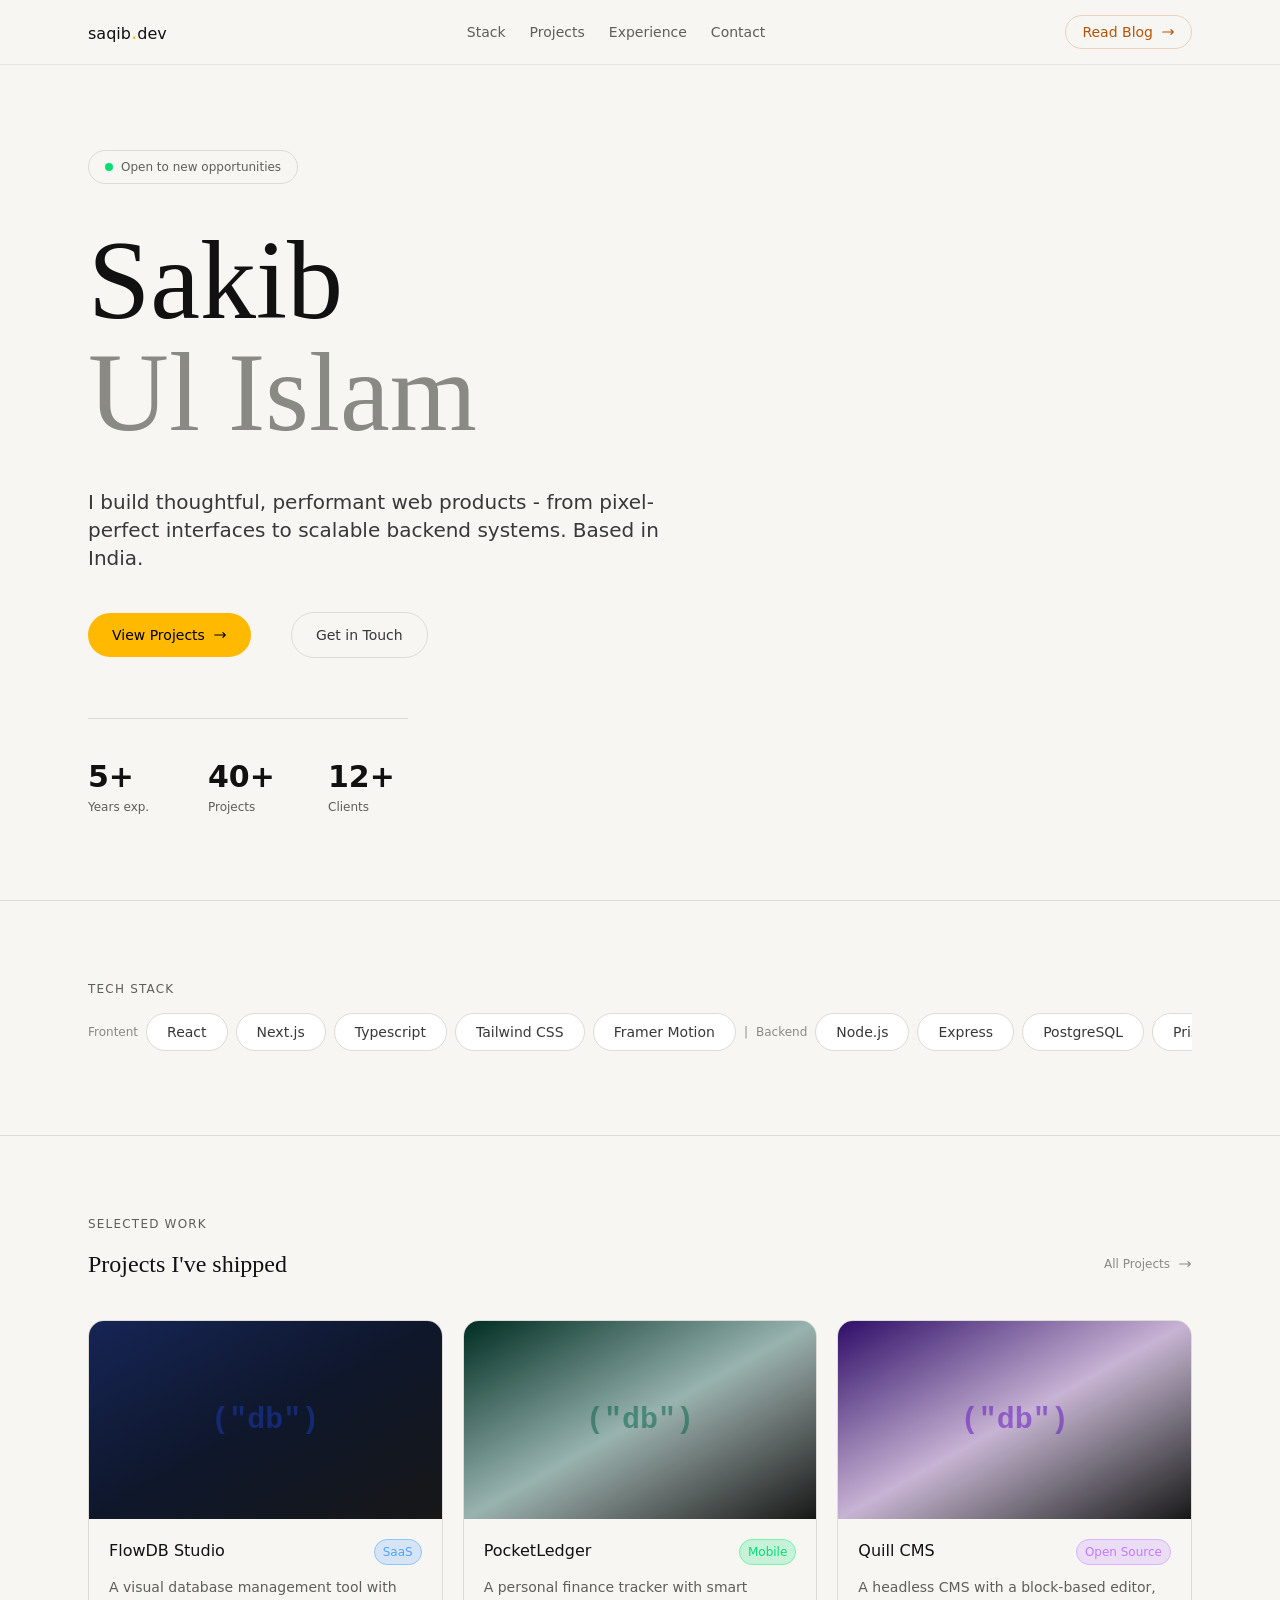
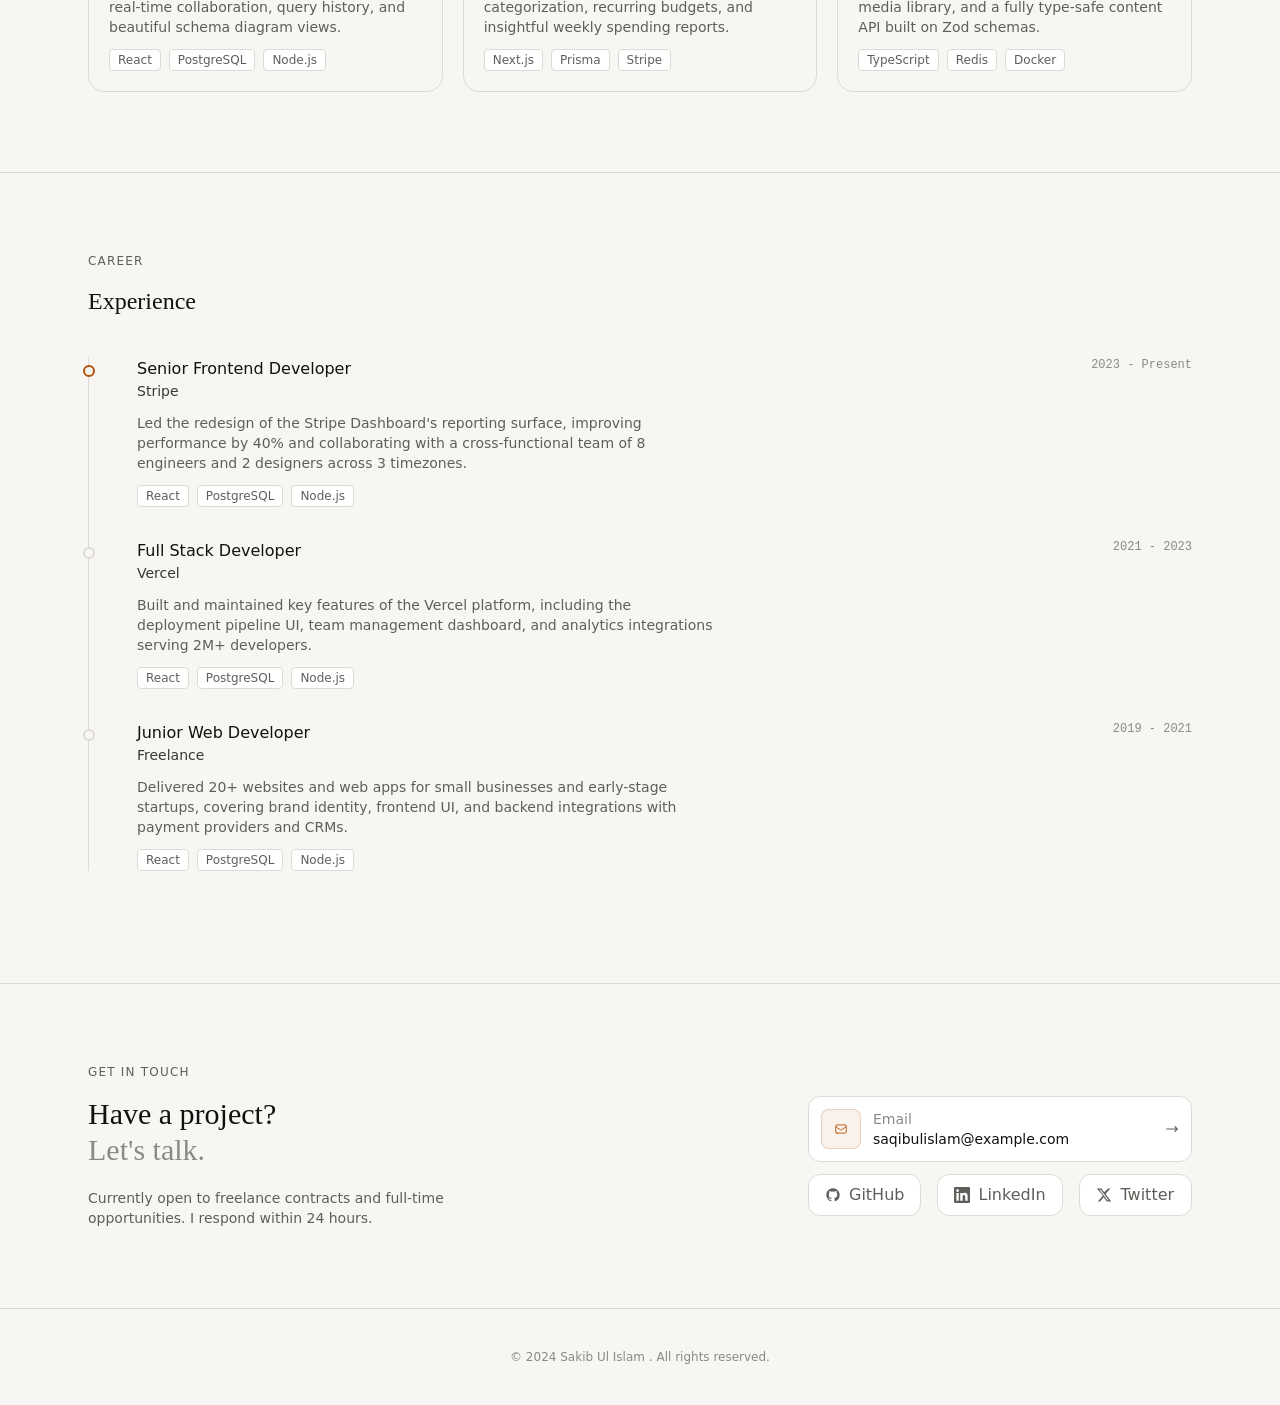
==== commit 410ed065: "modified concepts" ====
--- a/index.html
+++ b/index.html
@@ -28,7 +28,7 @@
                 
             </ul>
             <a href="blog.html"
-                class=" md:flex items-center gap-2 text-sm text-(--accent) border border-(--accent-border) px-4 py-1.5 rounded-full hover:bg-(--accent-dim) hover:border-(--accent) transition-all duration-200 ">Read
+                class="hidden md:flex items-center gap-2 text-sm text-(--accent) border border-(--accent-border) px-4 py-1.5 rounded-full hover:bg-(--accent-dim) hover:border-(--accent) transition-all duration-200 ">Read
                 Blog <svg class="w-3.5 h-3.5" fill="none" stroke="currentColor" viewBox="0 0 24 24">
                     <path stroke-linecap="round" stroke-linejoin="round" stroke-width="2"
                         d="M17 8l4 4m0 0l-4 4m4-4H3" />
--- a/output.css
+++ b/output.css
@@ -6,6 +6,7 @@
     --font-sans: 'Inter', ui-sans-serif, system-ui, sans-serif;
     --font-serif: 'Playfair Display', ui-serif, Georgia, serif;
     --font-mono: 'JetBrains Mono', ui-monospace, 'Courier New', monospace;
+    --color-red-400: oklch(70.4% 0.191 22.216);
     --color-amber-300: oklch(87.9% 0.169 91.605);
     --color-amber-400: oklch(82.8% 0.189 84.429);
     --color-green-300: oklch(87.1% 0.15 154.449);
@@ -30,17 +31,14 @@
     --container-xs: 20rem;
     --container-sm: 24rem;
     --container-xl: 36rem;
-<<<<<<< HEAD
     --container-2xl: 42rem;
-    --container-3xl: 48rem;
-    --container-4xl: 56rem;
-=======
->>>>>>> 96173742ee580debf10bc84e5bfb9d9c8cb7b11b
     --container-6xl: 72rem;
     --text-xs: 0.75rem;
     --text-xs--line-height: calc(1 / 0.75);
     --text-sm: 0.875rem;
     --text-sm--line-height: calc(1.25 / 0.875);
+    --text-base: 1rem;
+    --text-base--line-height: calc(1.5 / 1);
     --text-lg: 1.125rem;
     --text-lg--line-height: calc(1.75 / 1.125);
     --text-xl: 1.25rem;
@@ -49,19 +47,12 @@
     --text-2xl--line-height: calc(2 / 1.5);
     --text-3xl: 1.875rem;
     --text-3xl--line-height: calc(2.25 / 1.875);
-<<<<<<< HEAD
     --text-4xl: 2.25rem;
     --text-4xl--line-height: calc(2.5 / 2.25);
     --text-5xl: 3rem;
     --text-5xl--line-height: 1;
     --text-6xl: 3.75rem;
     --text-6xl--line-height: 1;
-    --text-7xl: 4.5rem;
-    --text-7xl--line-height: 1;
-=======
-    --text-6xl: 3.75rem;
-    --text-6xl--line-height: 1;
->>>>>>> 96173742ee580debf10bc84e5bfb9d9c8cb7b11b
     --text-8xl: 6rem;
     --text-8xl--line-height: 1;
     --font-weight-extralight: 200;
@@ -69,14 +60,11 @@
     --font-weight-medium: 500;
     --font-weight-semibold: 600;
     --font-weight-bold: 700;
-<<<<<<< HEAD
     --tracking-tight: -0.025em;
+    --tracking-wide: 0.025em;
     --tracking-widest: 0.1em;
     --leading-tight: 1.25;
     --leading-relaxed: 1.625;
-=======
-    --tracking-widest: 0.1em;
->>>>>>> 96173742ee580debf10bc84e5bfb9d9c8cb7b11b
     --radius-lg: 0.5rem;
     --radius-xl: 0.75rem;
     --radius-2xl: 1rem;
@@ -249,56 +237,84 @@
   .relative {
     position: relative;
   }
+  .static {
+    position: static;
+  }
   .inset-0 {
     inset: 0px;
   }
   .inset-x-0 {
     inset-inline: 0px;
   }
-<<<<<<< HEAD
-=======
-  .top-0 {
-    top: 0px;
-  }
->>>>>>> 96173742ee580debf10bc84e5bfb9d9c8cb7b11b
   .top-2 {
     top: calc(var(--spacing) * 2);
   }
+  .top-24 {
+    top: calc(var(--spacing) * 24);
+  }
   .-left-1 {
     left: calc(var(--spacing) * -1);
   }
   .-left-1\.5 {
     left: calc(var(--spacing) * -1.5);
   }
-<<<<<<< HEAD
-=======
-  .left-1 {
-    left: var(--spacing);
-  }
->>>>>>> 96173742ee580debf10bc84e5bfb9d9c8cb7b11b
   .z-10 {
     z-index: 10;
   }
+  .col-span-3 {
+    grid-column: span 3 / span 3;
+  }
+  .container {
+    width: 100%;
+    @media (width >= 40rem) {
+      max-width: 40rem;
+    }
+    @media (width >= 48rem) {
+      max-width: 48rem;
+    }
+    @media (width >= 64rem) {
+      max-width: 64rem;
+    }
+    @media (width >= 80rem) {
+      max-width: 80rem;
+    }
+    @media (width >= 96rem) {
+      max-width: 96rem;
+    }
+  }
   .mx-auto {
     margin-inline: auto;
   }
+  .mt-0 {
+    margin-top: 0px;
+  }
+  .mt-0\.5 {
+    margin-top: calc(var(--spacing) * 0.5);
+  }
+  .mt-1 {
+    margin-top: var(--spacing);
+  }
+  .mt-1\.5 {
+    margin-top: calc(var(--spacing) * 1.5);
+  }
   .mt-3 {
     margin-top: calc(var(--spacing) * 3);
   }
-<<<<<<< HEAD
   .mt-5 {
     margin-top: calc(var(--spacing) * 5);
   }
   .mt-8 {
     margin-top: calc(var(--spacing) * 8);
-=======
-  .mr-3 {
-    margin-right: calc(var(--spacing) * 3);
->>>>>>> 96173742ee580debf10bc84e5bfb9d9c8cb7b11b
   }
   .mb-1 {
     margin-bottom: var(--spacing);
   }
+  .mb-1\.5 {
+    margin-bottom: calc(var(--spacing) * 1.5);
+  }
+  .mb-2 {
+    margin-bottom: calc(var(--spacing) * 2);
+  }
   .mb-3 {
     margin-bottom: calc(var(--spacing) * 3);
   }
@@ -308,12 +324,9 @@
   .mb-5 {
     margin-bottom: calc(var(--spacing) * 5);
   }
-<<<<<<< HEAD
   .mb-6 {
     margin-bottom: calc(var(--spacing) * 6);
   }
-=======
->>>>>>> 96173742ee580debf10bc84e5bfb9d9c8cb7b11b
   .mb-8 {
     margin-bottom: calc(var(--spacing) * 8);
   }
@@ -323,12 +336,9 @@
   .mb-15 {
     margin-bottom: calc(var(--spacing) * 15);
   }
-<<<<<<< HEAD
-  .mb-16 {
-    margin-bottom: calc(var(--spacing) * 16);
-  }
-=======
->>>>>>> 96173742ee580debf10bc84e5bfb9d9c8cb7b11b
+  .contents {
+    display: contents;
+  }
   .flex {
     display: flex;
   }
@@ -362,18 +372,15 @@
   .h-4 {
     height: calc(var(--spacing) * 4);
   }
-<<<<<<< HEAD
-  .h-9 {
-    height: calc(var(--spacing) * 9);
-  }
-=======
->>>>>>> 96173742ee580debf10bc84e5bfb9d9c8cb7b11b
   .h-10 {
     height: calc(var(--spacing) * 10);
   }
   .h-16 {
     height: calc(var(--spacing) * 16);
   }
+  .h-auto {
+    height: auto;
+  }
   .min-h-screen {
     min-height: 100vh;
   }
@@ -389,42 +396,21 @@
   .w-4 {
     width: calc(var(--spacing) * 4);
   }
-<<<<<<< HEAD
-  .w-9 {
-    width: calc(var(--spacing) * 9);
-  }
-=======
->>>>>>> 96173742ee580debf10bc84e5bfb9d9c8cb7b11b
   .w-10 {
     width: calc(var(--spacing) * 10);
   }
+  .w-44 {
+    width: calc(var(--spacing) * 44);
+  }
   .w-full {
     width: 100%;
   }
-<<<<<<< HEAD
   .max-w-2xl {
     max-width: var(--container-2xl);
   }
-  .max-w-3 {
-    max-width: calc(var(--spacing) * 3);
-  }
-  .max-w-3xl {
-    max-width: var(--container-3xl);
-  }
-  .max-w-4xl {
-    max-width: var(--container-4xl);
-  }
   .max-w-6xl {
     max-width: var(--container-6xl);
   }
-  .max-w-10 {
-    max-width: calc(var(--spacing) * 10);
-  }
-=======
-  .max-w-6xl {
-    max-width: var(--container-6xl);
-  }
->>>>>>> 96173742ee580debf10bc84e5bfb9d9c8cb7b11b
   .max-w-sm {
     max-width: var(--container-sm);
   }
@@ -434,13 +420,6 @@
   .max-w-xs {
     max-width: var(--container-xs);
   }
-<<<<<<< HEAD
-  .min-w-4xl {
-    min-width: var(--container-4xl);
-  }
-  .min-w-6xl {
-    min-width: var(--container-6xl);
-  }
   .flex-1 {
     flex: 1;
   }
@@ -450,11 +429,6 @@
   .shrink-0 {
     flex-shrink: 0;
   }
-=======
-  .flex-1 {
-    flex: 1;
-  }
->>>>>>> 96173742ee580debf10bc84e5bfb9d9c8cb7b11b
   .border-collapse {
     border-collapse: collapse;
   }
@@ -473,27 +447,27 @@
   .resize {
     resize: both;
   }
-<<<<<<< HEAD
   .list-disc {
     list-style-type: disc;
   }
-=======
->>>>>>> 96173742ee580debf10bc84e5bfb9d9c8cb7b11b
   .grid-cols-1 {
     grid-template-columns: repeat(1, minmax(0, 1fr));
   }
+  .grid-cols-2 {
+    grid-template-columns: repeat(2, minmax(0, 1fr));
+  }
   .grid-cols-3 {
     grid-template-columns: repeat(3, minmax(0, 1fr));
   }
+  .grid-cols-4 {
+    grid-template-columns: repeat(4, minmax(0, 1fr));
+  }
   .flex-col {
     flex-direction: column;
   }
-<<<<<<< HEAD
   .flex-row {
     flex-direction: row;
   }
-=======
->>>>>>> 96173742ee580debf10bc84e5bfb9d9c8cb7b11b
   .flex-wrap {
     flex-wrap: wrap;
   }
@@ -524,12 +498,6 @@
   .gap-10 {
     gap: calc(var(--spacing) * 10);
   }
-<<<<<<< HEAD
-  .self-center {
-    align-self: center;
-  }
-=======
->>>>>>> 96173742ee580debf10bc84e5bfb9d9c8cb7b11b
   .overflow-hidden {
     overflow: hidden;
   }
@@ -567,34 +535,27 @@
     border-bottom-style: var(--tw-border-style);
     border-bottom-width: 1px;
   }
+  .border-b-2 {
+    border-bottom-style: var(--tw-border-style);
+    border-bottom-width: 2px;
+  }
   .border-l {
     border-left-style: var(--tw-border-style);
     border-left-width: 1px;
   }
+  .border-l-2 {
+    border-left-style: var(--tw-border-style);
+    border-left-width: 2px;
+  }
   .border-\(--accent\) {
     border-color: var(--accent);
   }
   .border-\(--accent-border\) {
     border-color: var(--accent-border);
   }
-<<<<<<< HEAD
   .border-\(--border\) {
     border-color: var(--border);
   }
-=======
-  .border-\(--bor\) {
-    border-color: var(--bor);
-  }
-  .border-\(--border\) {
-    border-color: var(--border);
-  }
-  .border-\(--border-\) {
-    border-color: var(--border-);
-  }
-  .border-\(--border-accent\) {
-    border-color: var(--border-accent);
-  }
->>>>>>> 96173742ee580debf10bc84e5bfb9d9c8cb7b11b
   .border-\(--border-subtle\) {
     border-color: var(--border-subtle);
   }
@@ -670,6 +631,9 @@
       background-color: color-mix(in oklab, var(--color-purple-400) 20%, transparent);
     }
   }
+  .bg-red-400 {
+    background-color: var(--color-red-400);
+  }
   .bg-white {
     background-color: var(--color-white);
   }
@@ -733,18 +697,6 @@
     --tw-gradient-to: var(--color-neutral-900);
     --tw-gradient-stops: var(--tw-gradient-via-stops, var(--tw-gradient-position), var(--tw-gradient-from) var(--tw-gradient-from-position), var(--tw-gradient-to) var(--tw-gradient-to-position));
   }
-<<<<<<< HEAD
-  .p-1 {
-    padding: var(--spacing);
-  }
-  .p-1\.5 {
-    padding: calc(var(--spacing) * 1.5);
-  }
-  .p-2 {
-    padding: calc(var(--spacing) * 2);
-  }
-=======
->>>>>>> 96173742ee580debf10bc84e5bfb9d9c8cb7b11b
   .p-3 {
     padding: calc(var(--spacing) * 3);
   }
@@ -757,12 +709,6 @@
   .px-2 {
     padding-inline: calc(var(--spacing) * 2);
   }
-<<<<<<< HEAD
-  .px-2\.5 {
-    padding-inline: calc(var(--spacing) * 2.5);
-  }
-=======
->>>>>>> 96173742ee580debf10bc84e5bfb9d9c8cb7b11b
   .px-3 {
     padding-inline: calc(var(--spacing) * 3);
   }
@@ -775,12 +721,9 @@
   .px-6 {
     padding-inline: calc(var(--spacing) * 6);
   }
-<<<<<<< HEAD
-  .px-8 {
-    padding-inline: calc(var(--spacing) * 8);
-  }
-=======
->>>>>>> 96173742ee580debf10bc84e5bfb9d9c8cb7b11b
+  .px-7 {
+    padding-inline: calc(var(--spacing) * 7);
+  }
   .py-0 {
     padding-block: 0px;
   }
@@ -796,62 +739,54 @@
   .py-2 {
     padding-block: calc(var(--spacing) * 2);
   }
+  .py-2\.5 {
+    padding-block: calc(var(--spacing) * 2.5);
+  }
   .py-3 {
     padding-block: calc(var(--spacing) * 3);
   }
+  .py-5 {
+    padding-block: calc(var(--spacing) * 5);
+  }
+  .py-7 {
+    padding-block: calc(var(--spacing) * 7);
+  }
   .py-10 {
     padding-block: calc(var(--spacing) * 10);
   }
   .py-20 {
     padding-block: calc(var(--spacing) * 20);
   }
-<<<<<<< HEAD
-  .pt-1 {
-    padding-top: var(--spacing);
-  }
-  .pt-3 {
-    padding-top: calc(var(--spacing) * 3);
-  }
   .pt-10 {
     padding-top: calc(var(--spacing) * 10);
   }
-  .pt-16 {
-    padding-top: calc(var(--spacing) * 16);
+  .pt-12 {
+    padding-top: calc(var(--spacing) * 12);
   }
   .pt-25 {
     padding-top: calc(var(--spacing) * 25);
   }
-  .pt-32 {
-    padding-top: calc(var(--spacing) * 32);
-=======
-  .pt-10 {
-    padding-top: calc(var(--spacing) * 10);
-  }
-  .pt-36 {
-    padding-top: calc(var(--spacing) * 36);
->>>>>>> 96173742ee580debf10bc84e5bfb9d9c8cb7b11b
+  .pr-1 {
+    padding-right: var(--spacing);
   }
   .pb-1 {
     padding-bottom: var(--spacing);
   }
-<<<<<<< HEAD
   .pb-3 {
     padding-bottom: calc(var(--spacing) * 3);
   }
   .pb-12 {
     padding-bottom: calc(var(--spacing) * 12);
   }
+  .pl-4 {
+    padding-left: calc(var(--spacing) * 4);
+  }
+  .pl-5 {
+    padding-left: calc(var(--spacing) * 5);
+  }
   .pl-12 {
     padding-left: calc(var(--spacing) * 12);
   }
-  .align-middle {
-    vertical-align: middle;
-  }
-=======
-  .pl-12 {
-    padding-left: calc(var(--spacing) * 12);
-  }
->>>>>>> 96173742ee580debf10bc84e5bfb9d9c8cb7b11b
   .font-mono {
     font-family: var(--font-mono);
   }
@@ -866,28 +801,22 @@
     font-size: var(--text-3xl);
     line-height: var(--tw-leading, var(--text-3xl--line-height));
   }
-<<<<<<< HEAD
   .text-4xl {
     font-size: var(--text-4xl);
     line-height: var(--tw-leading, var(--text-4xl--line-height));
   }
-=======
->>>>>>> 96173742ee580debf10bc84e5bfb9d9c8cb7b11b
   .text-6xl {
     font-size: var(--text-6xl);
     line-height: var(--tw-leading, var(--text-6xl--line-height));
   }
-<<<<<<< HEAD
-  .text-7xl {
-    font-size: var(--text-7xl);
-    line-height: var(--tw-leading, var(--text-7xl--line-height));
-  }
-  .text-8xl {
-    font-size: var(--text-8xl);
-    line-height: var(--tw-leading, var(--text-8xl--line-height));
-  }
-=======
->>>>>>> 96173742ee580debf10bc84e5bfb9d9c8cb7b11b
+  .text-base {
+    font-size: var(--text-base);
+    line-height: var(--tw-leading, var(--text-base--line-height));
+  }
+  .text-base\/8 {
+    font-size: var(--text-base);
+    line-height: calc(var(--spacing) * 8);
+  }
   .text-lg {
     font-size: var(--text-lg);
     line-height: var(--tw-leading, var(--text-lg--line-height));
@@ -904,7 +833,6 @@
     font-size: var(--text-xs);
     line-height: var(--tw-leading, var(--text-xs--line-height));
   }
-<<<<<<< HEAD
   .leading-relaxed {
     --tw-leading: var(--leading-relaxed);
     line-height: var(--leading-relaxed);
@@ -913,8 +841,6 @@
     --tw-leading: var(--leading-tight);
     line-height: var(--leading-tight);
   }
-=======
->>>>>>> 96173742ee580debf10bc84e5bfb9d9c8cb7b11b
   .font-bold {
     --tw-font-weight: var(--font-weight-bold);
     font-weight: var(--font-weight-bold);
@@ -935,13 +861,14 @@
     --tw-font-weight: var(--font-weight-semibold);
     font-weight: var(--font-weight-semibold);
   }
-<<<<<<< HEAD
   .tracking-tight {
     --tw-tracking: var(--tracking-tight);
     letter-spacing: var(--tracking-tight);
   }
-=======
->>>>>>> 96173742ee580debf10bc84e5bfb9d9c8cb7b11b
+  .tracking-wide {
+    --tw-tracking: var(--tracking-wide);
+    letter-spacing: var(--tracking-wide);
+  }
   .tracking-widest {
     --tw-tracking: var(--tracking-widest);
     letter-spacing: var(--tracking-widest);
@@ -955,15 +882,9 @@
   .text-\(--accent\) {
     color: var(--accent);
   }
-<<<<<<< HEAD
-=======
   .text-\(--text\) {
     color: var(--text);
   }
->>>>>>> 96173742ee580debf10bc84e5bfb9d9c8cb7b11b
-  .text-\(--text-\) {
-    color: var(--text-);
-  }
   .text-\(--text-1\) {
     color: var(--text-1);
   }
@@ -976,12 +897,6 @@
   .text-\(--text-4\) {
     color: var(--text-4);
   }
-<<<<<<< HEAD
-  .text-\(--text-43\) {
-    color: var(--text-43);
-  }
-=======
->>>>>>> 96173742ee580debf10bc84e5bfb9d9c8cb7b11b
   .text-amber-400 {
     color: var(--color-amber-400);
   }
@@ -1027,6 +942,9 @@
   .uppercase {
     text-transform: uppercase;
   }
+  .italic {
+    font-style: italic;
+  }
   .underline {
     text-decoration-line: underline;
   }
@@ -1077,13 +995,10 @@
     --tw-ease: var(--ease-out);
     transition-timing-function: var(--ease-out);
   }
-<<<<<<< HEAD
   .select-none {
     -webkit-user-select: none;
     user-select: none;
   }
-=======
->>>>>>> 96173742ee580debf10bc84e5bfb9d9c8cb7b11b
   @media (hover: hover) {
     .group-hover\:bg-black\/35:is(:where(.group):hover *) {
       background-color: color-mix(in srgb, #000 35%, transparent);
@@ -1129,48 +1044,32 @@
     .hover\:text-\(--text-1\):hover {
       color: var(--text-1);
     }
-<<<<<<< HEAD
     .hover\:text-white:hover {
       color: var(--color-white);
     }
   }
-  @media (width >= 40rem) {
-    .sm\:max-w-2xl {
-      max-width: var(--container-2xl);
-    }
-    .sm\:max-w-4xl {
-      max-width: var(--container-4xl);
-    }
-=======
->>>>>>> 96173742ee580debf10bc84e5bfb9d9c8cb7b11b
-  }
   @media (width >= 48rem) {
+    .md\:sticky {
+      position: sticky;
+    }
     .md\:col-span-2 {
       grid-column: span 2 / span 2;
     }
+    .md\:block {
+      display: block;
+    }
     .md\:flex {
       display: flex;
     }
-<<<<<<< HEAD
+    .md\:grid {
+      display: grid;
+    }
     .md\:max-w-2xl {
       max-width: var(--container-2xl);
     }
-    .md\:max-w-3xl {
-      max-width: var(--container-3xl);
-    }
     .md\:max-w-sm {
       max-width: var(--container-sm);
     }
-    .md\:max-w-xl {
-      max-width: var(--container-xl);
-=======
-    .md\:max-w-sm {
-      max-width: var(--container-sm);
-    }
-    .md\:max-w-xs {
-      max-width: var(--container-xs);
->>>>>>> 96173742ee580debf10bc84e5bfb9d9c8cb7b11b
-    }
     .md\:grid-cols-2 {
       grid-template-columns: repeat(2, minmax(0, 1fr));
     }
@@ -1182,34 +1081,11 @@
     }
     .md\:pb-20 {
       padding-bottom: calc(var(--spacing) * 20);
-    }
-<<<<<<< HEAD
-    .md\:text-3xl {
-      font-size: var(--text-3xl);
-      line-height: var(--tw-leading, var(--text-3xl--line-height));
     }
     .md\:text-5xl {
       font-size: var(--text-5xl);
       line-height: var(--tw-leading, var(--text-5xl--line-height));
     }
-    .md\:text-5xl\/2 {
-      font-size: var(--text-5xl);
-      line-height: calc(var(--spacing) * 2);
-    }
-    .md\:text-5xl\/8 {
-      font-size: var(--text-5xl);
-      line-height: calc(var(--spacing) * 8);
-    }
-    .md\:text-5xl\/9 {
-      font-size: var(--text-5xl);
-      line-height: calc(var(--spacing) * 9);
-    }
-    .md\:text-5xl\/15 {
-      font-size: var(--text-5xl);
-      line-height: calc(var(--spacing) * 15);
-    }
-=======
->>>>>>> 96173742ee580debf10bc84e5bfb9d9c8cb7b11b
     .md\:text-8xl {
       font-size: var(--text-8xl);
       line-height: var(--tw-leading, var(--text-8xl--line-height));
@@ -1231,160 +1107,6 @@
     }
   }
 }
-<<<<<<< HEAD
-=======
-@layer theme, base, components, utilities;
-@layer theme;
-@layer base {
-  *, ::after, ::before, ::backdrop, ::file-selector-button {
-    box-sizing: border-box;
-    margin: 0;
-    padding: 0;
-    border: 0 solid;
-  }
-  html, :host {
-    line-height: 1.5;
-    -webkit-text-size-adjust: 100%;
-    tab-size: 4;
-    font-family: var(--default-font-family, -apple-system, BlinkMacSystemFont, "Segoe UI", Roboto, "Helvetica Neue", "Noto Sans", Arial, sans-serif, "Apple Color Emoji", "Segoe UI Emoji", "Segoe UI Symbol", "Noto Color Emoji");
-    font-feature-settings: var(--default-font-feature-settings, normal);
-    font-variation-settings: var(--default-font-variation-settings, normal);
-    -webkit-tap-highlight-color: transparent;
-  }
-  hr {
-    height: 0;
-    color: inherit;
-    border-top-width: 1px;
-  }
-  abbr:where([title]) {
-    -webkit-text-decoration: underline dotted;
-    text-decoration: underline dotted;
-  }
-  h1, h2, h3, h4, h5, h6 {
-    font-size: inherit;
-    font-weight: inherit;
-  }
-  a {
-    color: inherit;
-    -webkit-text-decoration: inherit;
-    text-decoration: inherit;
-  }
-  b, strong {
-    font-weight: bolder;
-  }
-  code, kbd, samp, pre {
-    font-family: var(--default-mono-font-family, ui-monospace, SFMono-Regular, Menlo, Monaco, Consolas, "Liberation Mono", "Courier New", monospace);
-    font-feature-settings: var(--default-mono-font-feature-settings, normal);
-    font-variation-settings: var(--default-mono-font-variation-settings, normal);
-    font-size: 1em;
-  }
-  small {
-    font-size: 80%;
-  }
-  sub, sup {
-    font-size: 75%;
-    line-height: 0;
-    position: relative;
-    vertical-align: baseline;
-  }
-  sub {
-    bottom: -0.25em;
-  }
-  sup {
-    top: -0.5em;
-  }
-  table {
-    text-indent: 0;
-    border-color: inherit;
-    border-collapse: collapse;
-  }
-  :-moz-focusring:where(:not(iframe)) {
-    outline: auto;
-  }
-  progress {
-    vertical-align: baseline;
-  }
-  summary {
-    display: list-item;
-  }
-  ol, ul, menu {
-    list-style: none;
-  }
-  img, svg, video, canvas, audio, iframe, embed, object {
-    display: block;
-    vertical-align: middle;
-  }
-  img, video {
-    max-width: 100%;
-    height: auto;
-  }
-  button, input, select, optgroup, textarea, ::file-selector-button {
-    font: inherit;
-    font-feature-settings: inherit;
-    font-variation-settings: inherit;
-    letter-spacing: inherit;
-    color: inherit;
-    border-radius: 0;
-    background-color: transparent;
-    opacity: 1;
-  }
-  :where(select:is([multiple], [size])) optgroup {
-    font-weight: bolder;
-  }
-  :where(select:is([multiple], [size])) optgroup option {
-    padding-inline-start: 20px;
-  }
-  ::file-selector-button {
-    margin-inline-end: 4px;
-  }
-  ::placeholder {
-    opacity: 1;
-  }
-  @supports (not (-webkit-appearance: -apple-pay-button))  or (contain-intrinsic-size: 1px) {
-    ::placeholder {
-      color: currentcolor;
-      @supports (color: color-mix(in lab, red, red)) {
-        color: color-mix(in oklab, currentcolor 50%, transparent);
-      }
-    }
-  }
-  textarea {
-    resize: vertical;
-  }
-  ::-webkit-search-decoration {
-    -webkit-appearance: none;
-  }
-  ::-webkit-date-and-time-value {
-    min-height: 1lh;
-    text-align: inherit;
-  }
-  ::-webkit-datetime-edit {
-    display: inline-flex;
-  }
-  ::-webkit-datetime-edit-fields-wrapper {
-    padding: 0;
-  }
-  ::-webkit-datetime-edit, ::-webkit-datetime-edit-year-field, ::-webkit-datetime-edit-month-field, ::-webkit-datetime-edit-day-field, ::-webkit-datetime-edit-hour-field, ::-webkit-datetime-edit-minute-field, ::-webkit-datetime-edit-second-field, ::-webkit-datetime-edit-millisecond-field, ::-webkit-datetime-edit-meridiem-field {
-    padding-block: 0;
-  }
-  ::-webkit-calendar-picker-indicator {
-    line-height: 1;
-  }
-  :-moz-ui-invalid {
-    box-shadow: none;
-  }
-  button, input:where([type="button"], [type="reset"], [type="submit"]), ::file-selector-button {
-    appearance: button;
-  }
-  ::-webkit-inner-spin-button, ::-webkit-outer-spin-button {
-    height: auto;
-  }
-  [hidden]:where(:not([hidden="until-found"])) {
-    display: none !important;
-  }
-}
-@layer utilities;
->>>>>>> 96173742ee580debf10bc84e5bfb9d9c8cb7b11b
 @import url('https://fonts.googleapis.com/css2?family=Inter:ital,opsz,wght@0,14..32,100..900;1,14..32,100..900&family=Playfair+Display:wght@400;700&family=JetBrains+Mono:wght@400;500&display=swap');
 :root {
   --surface: #0f0f0f;
@@ -1474,6 +1196,398 @@
 }
 .animate-fade-in-up-3 {
   animation: fadeInUp 0.6s ease-out 0.45s both;
+  @layer theme, base, components, utilities;
+  @layer theme;
+  @layer base {
+    *, ::after, ::before, ::backdrop, ::file-selector-button {
+      box-sizing: border-box;
+      margin: 0;
+      padding: 0;
+      border: 0 solid;
+    }
+    html, :host {
+      line-height: 1.5;
+      -webkit-text-size-adjust: 100%;
+      tab-size: 4;
+      font-family: var(--default-font-family, -apple-system, BlinkMacSystemFont, "Segoe UI", Roboto, "Helvetica Neue", "Noto Sans", Arial, sans-serif, "Apple Color Emoji", "Segoe UI Emoji", "Segoe UI Symbol", "Noto Color Emoji");
+      font-feature-settings: var(--default-font-feature-settings, normal);
+      font-variation-settings: var(--default-font-variation-settings, normal);
+      -webkit-tap-highlight-color: transparent;
+    }
+    hr {
+      height: 0;
+      color: inherit;
+      border-top-width: 1px;
+    }
+    abbr:where([title]) {
+      -webkit-text-decoration: underline dotted;
+      text-decoration: underline dotted;
+    }
+    h1, h2, h3, h4, h5, h6 {
+      font-size: inherit;
+      font-weight: inherit;
+    }
+    a {
+      color: inherit;
+      -webkit-text-decoration: inherit;
+      text-decoration: inherit;
+    }
+    b, strong {
+      font-weight: bolder;
+    }
+    code, kbd, samp, pre {
+      font-family: var(--default-mono-font-family, ui-monospace, SFMono-Regular, Menlo, Monaco, Consolas, "Liberation Mono", "Courier New", monospace);
+      font-feature-settings: var(--default-mono-font-feature-settings, normal);
+      font-variation-settings: var(--default-mono-font-variation-settings, normal);
+      font-size: 1em;
+    }
+    small {
+      font-size: 80%;
+    }
+    sub, sup {
+      font-size: 75%;
+      line-height: 0;
+      position: relative;
+      vertical-align: baseline;
+    }
+    sub {
+      bottom: -0.25em;
+    }
+    sup {
+      top: -0.5em;
+    }
+    table {
+      text-indent: 0;
+      border-color: inherit;
+      border-collapse: collapse;
+    }
+    :-moz-focusring:where(:not(iframe)) {
+      outline: auto;
+    }
+    progress {
+      vertical-align: baseline;
+    }
+    summary {
+      display: list-item;
+    }
+    ol, ul, menu {
+      list-style: none;
+    }
+    img, svg, video, canvas, audio, iframe, embed, object {
+      display: block;
+      vertical-align: middle;
+    }
+    img, video {
+      max-width: 100%;
+      height: auto;
+    }
+    button, input, select, optgroup, textarea, ::file-selector-button {
+      font: inherit;
+      font-feature-settings: inherit;
+      font-variation-settings: inherit;
+      letter-spacing: inherit;
+      color: inherit;
+      border-radius: 0;
+      background-color: transparent;
+      opacity: 1;
+    }
+    :where(select:is([multiple], [size])) optgroup {
+      font-weight: bolder;
+    }
+    :where(select:is([multiple], [size])) optgroup option {
+      padding-inline-start: 20px;
+    }
+    ::file-selector-button {
+      margin-inline-end: 4px;
+    }
+    ::placeholder {
+      opacity: 1;
+    }
+    @supports (not (-webkit-appearance: -apple-pay-button))  or (contain-intrinsic-size: 1px) {
+      ::placeholder {
+        color: currentcolor;
+        @supports (color: color-mix(in lab, red, red)) {
+          color: color-mix(in oklab, currentcolor 50%, transparent);
+        }
+      }
+    }
+    textarea {
+      resize: vertical;
+    }
+    ::-webkit-search-decoration {
+      -webkit-appearance: none;
+    }
+    ::-webkit-date-and-time-value {
+      min-height: 1lh;
+      text-align: inherit;
+    }
+    ::-webkit-datetime-edit {
+      display: inline-flex;
+    }
+    ::-webkit-datetime-edit-fields-wrapper {
+      padding: 0;
+    }
+    ::-webkit-datetime-edit, ::-webkit-datetime-edit-year-field, ::-webkit-datetime-edit-month-field, ::-webkit-datetime-edit-day-field, ::-webkit-datetime-edit-hour-field, ::-webkit-datetime-edit-minute-field, ::-webkit-datetime-edit-second-field, ::-webkit-datetime-edit-millisecond-field, ::-webkit-datetime-edit-meridiem-field {
+      padding-block: 0;
+    }
+    ::-webkit-calendar-picker-indicator {
+      line-height: 1;
+    }
+    :-moz-ui-invalid {
+      box-shadow: none;
+    }
+    button, input:where([type="button"], [type="reset"], [type="submit"]), ::file-selector-button {
+      appearance: button;
+    }
+    ::-webkit-inner-spin-button, ::-webkit-outer-spin-button {
+      height: auto;
+    }
+    [hidden]:where(:not([hidden="until-found"])) {
+      display: none !important;
+    }
+  }
+  @layer utilities;
+  @layer theme, base, components, utilities;
+  @layer theme;
+  @layer base {
+    *, ::after, ::before, ::backdrop, ::file-selector-button {
+      box-sizing: border-box;
+      margin: 0;
+      padding: 0;
+      border: 0 solid;
+    }
+    html, :host {
+      line-height: 1.5;
+      -webkit-text-size-adjust: 100%;
+      tab-size: 4;
+      font-family: var(--default-font-family, -apple-system, BlinkMacSystemFont, "Segoe UI", Roboto, "Helvetica Neue", "Noto Sans", Arial, sans-serif, "Apple Color Emoji", "Segoe UI Emoji", "Segoe UI Symbol", "Noto Color Emoji");
+      font-feature-settings: var(--default-font-feature-settings, normal);
+      font-variation-settings: var(--default-font-variation-settings, normal);
+      -webkit-tap-highlight-color: transparent;
+    }
+    hr {
+      height: 0;
+      color: inherit;
+      border-top-width: 1px;
+    }
+    abbr:where([title]) {
+      -webkit-text-decoration: underline dotted;
+      text-decoration: underline dotted;
+    }
+    h1, h2, h3, h4, h5, h6 {
+      font-size: inherit;
+      font-weight: inherit;
+    }
+    a {
+      color: inherit;
+      -webkit-text-decoration: inherit;
+      text-decoration: inherit;
+    }
+    b, strong {
+      font-weight: bolder;
+    }
+    code, kbd, samp, pre {
+      font-family: var(--default-mono-font-family, ui-monospace, SFMono-Regular, Menlo, Monaco, Consolas, "Liberation Mono", "Courier New", monospace);
+      font-feature-settings: var(--default-mono-font-feature-settings, normal);
+      font-variation-settings: var(--default-mono-font-variation-settings, normal);
+      font-size: 1em;
+    }
+    small {
+      font-size: 80%;
+    }
+    sub, sup {
+      font-size: 75%;
+      line-height: 0;
+      position: relative;
+      vertical-align: baseline;
+    }
+    sub {
+      bottom: -0.25em;
+    }
+    sup {
+      top: -0.5em;
+    }
+    table {
+      text-indent: 0;
+      border-color: inherit;
+      border-collapse: collapse;
+    }
+    :-moz-focusring:where(:not(iframe)) {
+      outline: auto;
+    }
+    progress {
+      vertical-align: baseline;
+    }
+    summary {
+      display: list-item;
+    }
+    ol, ul, menu {
+      list-style: none;
+    }
+    img, svg, video, canvas, audio, iframe, embed, object {
+      display: block;
+      vertical-align: middle;
+    }
+    img, video {
+      max-width: 100%;
+      height: auto;
+    }
+    button, input, select, optgroup, textarea, ::file-selector-button {
+      font: inherit;
+      font-feature-settings: inherit;
+      font-variation-settings: inherit;
+      letter-spacing: inherit;
+      color: inherit;
+      border-radius: 0;
+      background-color: transparent;
+      opacity: 1;
+    }
+    :where(select:is([multiple], [size])) optgroup {
+      font-weight: bolder;
+    }
+    :where(select:is([multiple], [size])) optgroup option {
+      padding-inline-start: 20px;
+    }
+    ::file-selector-button {
+      margin-inline-end: 4px;
+    }
+    ::placeholder {
+      opacity: 1;
+    }
+    @supports (not (-webkit-appearance: -apple-pay-button))  or (contain-intrinsic-size: 1px) {
+      ::placeholder {
+        color: currentcolor;
+        @supports (color: color-mix(in lab, red, red)) {
+          color: color-mix(in oklab, currentcolor 50%, transparent);
+        }
+      }
+    }
+    textarea {
+      resize: vertical;
+    }
+    ::-webkit-search-decoration {
+      -webkit-appearance: none;
+    }
+    ::-webkit-date-and-time-value {
+      min-height: 1lh;
+      text-align: inherit;
+    }
+    ::-webkit-datetime-edit {
+      display: inline-flex;
+    }
+    ::-webkit-datetime-edit-fields-wrapper {
+      padding: 0;
+    }
+    ::-webkit-datetime-edit, ::-webkit-datetime-edit-year-field, ::-webkit-datetime-edit-month-field, ::-webkit-datetime-edit-day-field, ::-webkit-datetime-edit-hour-field, ::-webkit-datetime-edit-minute-field, ::-webkit-datetime-edit-second-field, ::-webkit-datetime-edit-millisecond-field, ::-webkit-datetime-edit-meridiem-field {
+      padding-block: 0;
+    }
+    ::-webkit-calendar-picker-indicator {
+      line-height: 1;
+    }
+    :-moz-ui-invalid {
+      box-shadow: none;
+    }
+    button, input:where([type="button"], [type="reset"], [type="submit"]), ::file-selector-button {
+      appearance: button;
+    }
+    ::-webkit-inner-spin-button, ::-webkit-outer-spin-button {
+      height: auto;
+    }
+    [hidden]:where(:not([hidden="until-found"])) {
+      display: none !important;
+    }
+  }
+  @layer utilities;
+  @import url('https://fonts.googleapis.com/css2?family=Inter:ital,opsz,wght@0,14..32,100..900;1,14..32,100..900&family=Playfair+Display:wght@400;700&family=JetBrains+Mono:wght@400;500&display=swap');
+  :root {
+    --surface: #0f0f0f;
+    --surface-card: rgba(22, 22, 22, 0.75);
+    --surface-solid: #181818;
+    --surface-code: #141414;
+    --text-1: #eeeeee;
+    --text-2: #b8b8b8;
+    --text-3: #888888;
+    --text-4: #606060;
+    --border: #2a2a2a;
+    --border-subtle: rgba(255, 255, 255, 0.06);
+    --accent: #fbbf24;
+    --accent-dim: rgba(251, 191, 36, 0.10);
+    --accent-border: rgba(251, 191, 36, 0.22);
+    --navbar-bg: rgba(15, 15, 15, 0.82);
+  }
+  @media (prefers-color-scheme: light) {
+    :root {
+      --surface: #f7f6f3;
+      --surface-card: rgba(255, 255, 255, 0.90);
+      --surface-solid: #ffffff;
+      --surface-code: #eeede9;
+      --text-1: #111111;
+      --text-2: #383838;
+      --text-3: #5e5e5a;
+      --text-4: #8a8a84;
+      --border: #dddbd5;
+      --border-subtle: rgba(0, 0, 0, 0.07);
+      --accent: #b45309;
+      --accent-dim: rgba(180, 83, 9, 0.08);
+      --accent-border: rgba(180, 83, 9, 0.22);
+      --navbar-bg: rgba(247, 246, 243, 0.88);
+    }
+  }
+  @layer base {
+    html {
+      scroll-behavior: smooth;
+    }
+    body {
+      -webkit-font-smoothing: antialiased;
+      -moz-osx-font-smoothing: grayscale;
+      background-color: var(--surface);
+      color: var(--text-1);
+      transition: background-color 0.25s ease, color 0.25s ease;
+    }
+    header, section, article, aside, footer, nav {
+      transition: background-color 0.25s ease, border-color 0.25s ease, color 0.25s ease;
+    }
+  }
+  ::-webkit-scrollbar {
+    width: 5px;
+    height: 5px;
+  }
+  ::-webkit-scrollbar-track {
+    background: transparent;
+  }
+  ::-webkit-scrollbar-thumb {
+    background: #333;
+    border-radius: 99px;
+  }
+  ::-webkit-scrollbar-thumb:hover {
+    background: #555;
+  }
+  * {
+    scrollbar-width: thin;
+    scrollbar-color: #333 transparent;
+  }
+  @keyframes fadeInUp {
+    from {
+      opacity: 0;
+      transform: translateY(22px);
+    }
+    to {
+      opacity: 1;
+      transform: translateY(0);
+    }
+  }
+  .animate-fade-in-up {
+    animation: fadeInUp 0.6s ease-out both;
+  }
+  .animate-fade-in-up-1 {
+    animation: fadeInUp 0.6s ease-out 0.15s both;
+  }
+  .animate-fade-in-up-2 {
+    animation: fadeInUp 0.6s ease-out 0.30s both;
+  }
+  .animate-fade-in-up-3 {
+    animation: fadeInUp 0.6s ease-out 0.45s both;
+  }
 }
 @property --tw-rotate-x {
   syntax: "*";
@@ -1542,13 +1656,10 @@
   inherits: false;
   initial-value: 100%;
 }
-<<<<<<< HEAD
 @property --tw-leading {
   syntax: "*";
   inherits: false;
 }
-=======
->>>>>>> 96173742ee580debf10bc84e5bfb9d9c8cb7b11b
 @property --tw-font-weight {
   syntax: "*";
   inherits: false;
@@ -1626,14 +1737,16 @@
     opacity: 0.5;
   }
 }
-<<<<<<< HEAD
-=======
 @keyframes pulse {
   50% {
     opacity: 0.5;
   }
 }
->>>>>>> 96173742ee580debf10bc84e5bfb9d9c8cb7b11b
+@keyframes pulse {
+  50% {
+    opacity: 0.5;
+  }
+}
 @layer properties {
   @supports ((-webkit-hyphens: none) and (not (margin-trim: inline))) or ((-moz-orient: inline) and (not (color:rgb(from red r g b)))) {
     *, ::before, ::after, ::backdrop {
@@ -1652,10 +1765,7 @@
       --tw-gradient-from-position: 0%;
       --tw-gradient-via-position: 50%;
       --tw-gradient-to-position: 100%;
-<<<<<<< HEAD
       --tw-leading: initial;
-=======
->>>>>>> 96173742ee580debf10bc84e5bfb9d9c8cb7b11b
       --tw-font-weight: initial;
       --tw-tracking: initial;
       --tw-outline-style: solid;
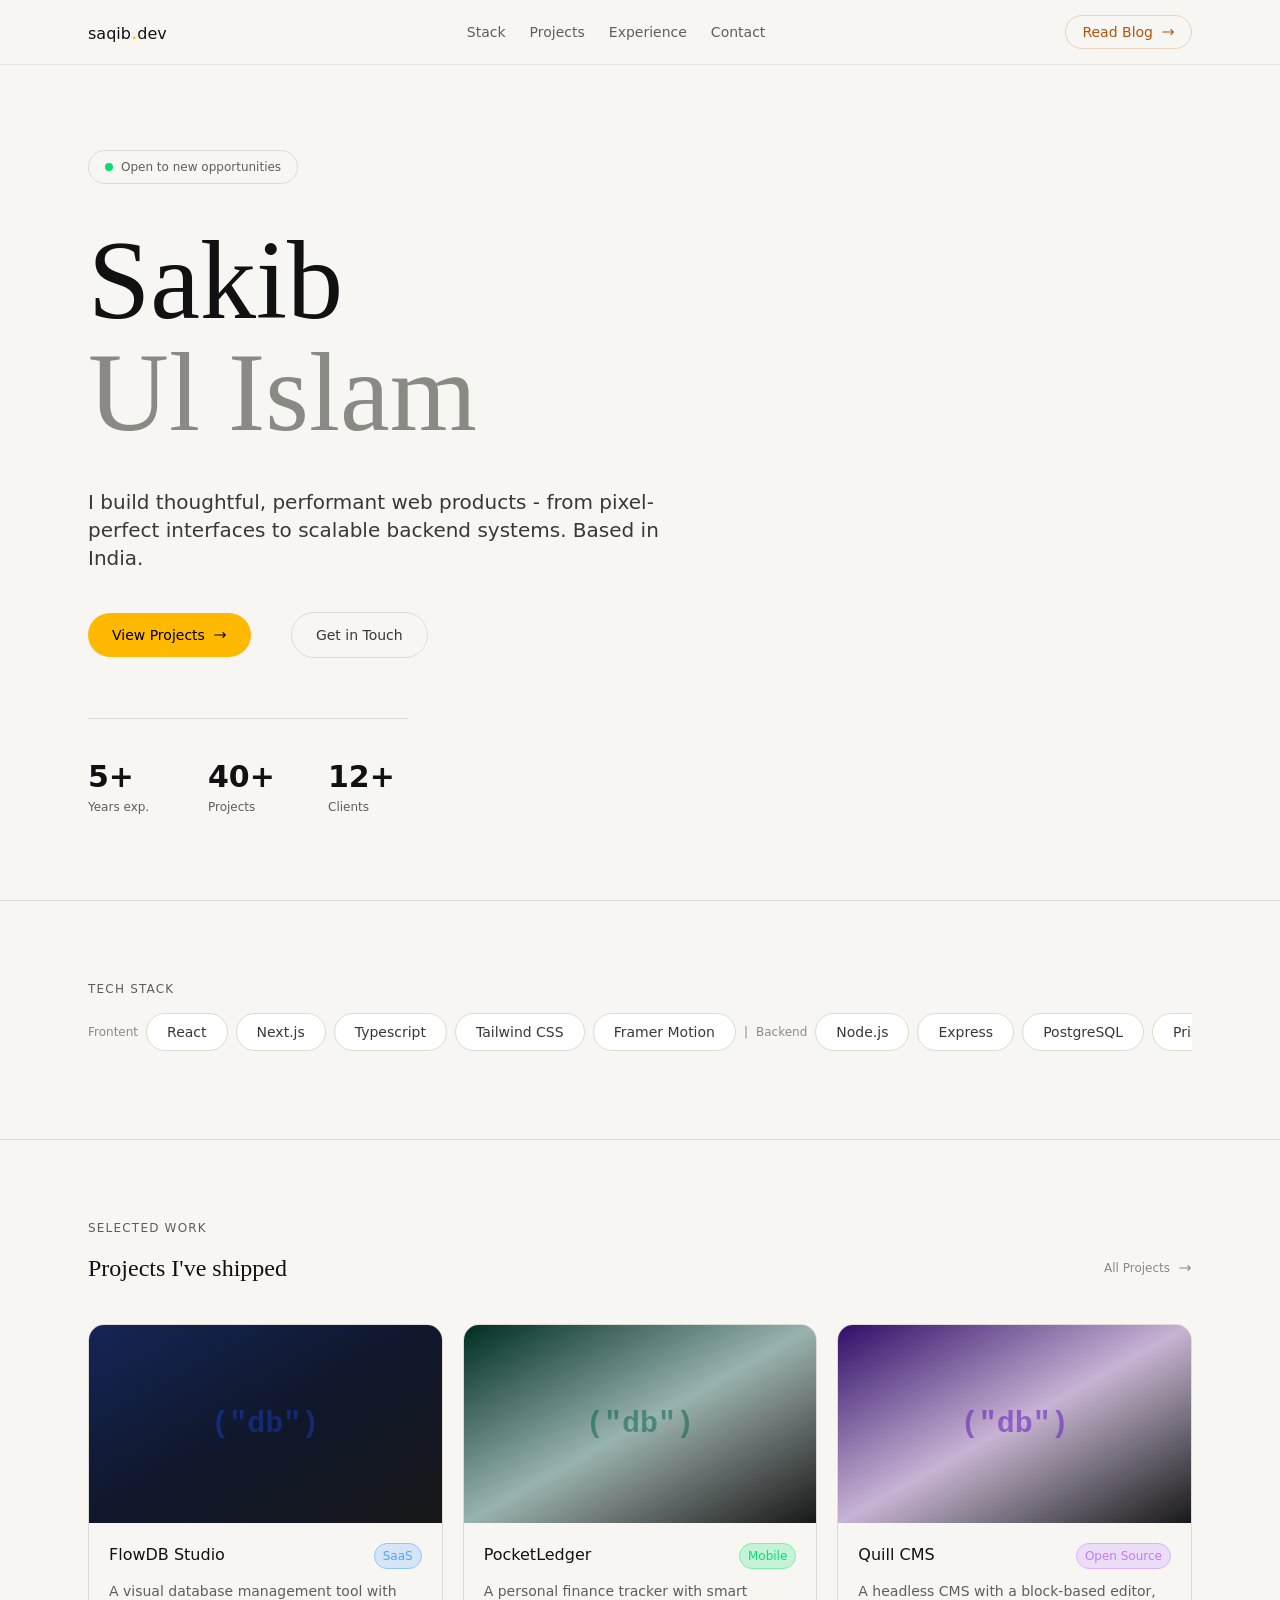
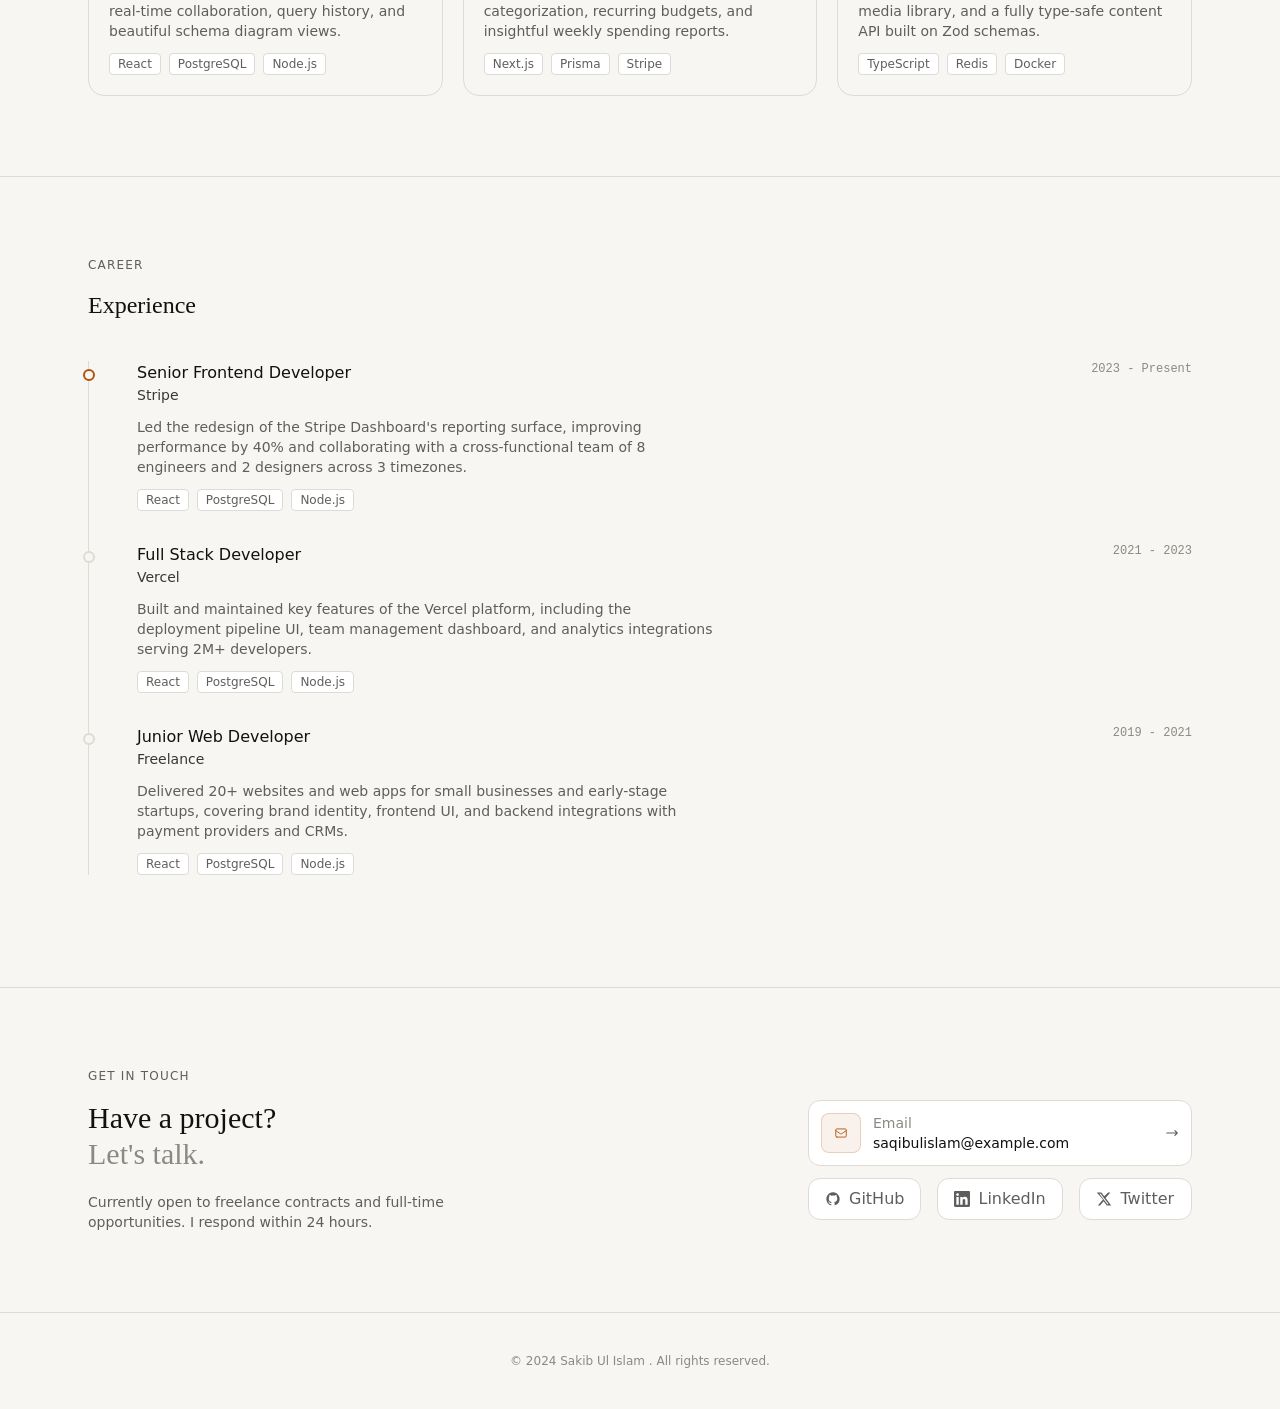
==== commit 2de870b5: "two more parts added" ====
--- a/index.html
+++ b/index.html
@@ -93,7 +93,7 @@
         <div class="max-w-6xl mx-auto px-6 ">
             <h2 class="uppercase text-(--text-3) text-xs tracking-widest mb-4 ">Tech Stack</h2>
 
-            <div class="flex gap-2 items-center overflow-x-auto mx-auto pb-1">
+            <div class="flex gap-2 items-center overflow-x-auto mx-auto pb-2">
                 <p class="text-xs text-(--text-4) text-nowrap">Frontent</p>
                 <p
                     class="text-(--text-2) text-sm border border-(--border) px-5 py-2 rounded-full bg-(--surface-solid)  hover:text-(--accent) hover:border-(--accent-dim) transition-all duration-200 cursor-default text-nowrap">
--- a/output.css
+++ b/output.css
@@ -16,6 +16,7 @@
     --color-teal-900: oklch(38.6% 0.063 188.416);
     --color-blue-300: oklch(80.9% 0.105 251.813);
     --color-blue-400: oklch(70.7% 0.165 254.624);
+    --color-blue-500: oklch(62.3% 0.214 259.815);
     --color-blue-800: oklch(42.4% 0.199 265.638);
     --color-blue-950: oklch(28.2% 0.091 267.935);
     --color-violet-800: oklch(43.2% 0.232 292.759);
@@ -306,6 +307,12 @@
   .mt-8 {
     margin-top: calc(var(--spacing) * 8);
   }
+  .mr-2 {
+    margin-right: calc(var(--spacing) * 2);
+  }
+  .mr-3 {
+    margin-right: calc(var(--spacing) * 3);
+  }
   .mb-1 {
     margin-bottom: var(--spacing);
   }
@@ -372,6 +379,12 @@
   .h-4 {
     height: calc(var(--spacing) * 4);
   }
+  .h-5 {
+    height: calc(var(--spacing) * 5);
+  }
+  .h-7 {
+    height: calc(var(--spacing) * 7);
+  }
   .h-10 {
     height: calc(var(--spacing) * 10);
   }
@@ -381,6 +394,12 @@
   .h-auto {
     height: auto;
   }
+  .max-h-5 {
+    max-height: calc(var(--spacing) * 5);
+  }
+  .max-h-10 {
+    max-height: calc(var(--spacing) * 10);
+  }
   .min-h-screen {
     min-height: 100vh;
   }
@@ -467,6 +486,9 @@
   }
   .flex-row {
     flex-direction: row;
+  }
+  .flex-nowrap {
+    flex-wrap: nowrap;
   }
   .flex-wrap {
     flex-wrap: wrap;
@@ -552,6 +574,9 @@
   }
   .border-\(--accent-border\) {
     border-color: var(--accent-border);
+  }
+  .border-\(--bo\) {
+    border-color: var(--bo);
   }
   .border-\(--border\) {
     border-color: var(--border);
@@ -577,9 +602,6 @@
       border-color: color-mix(in oklab, var(--color-white) 20%, transparent);
     }
   }
-  .bg-\(--accent\) {
-    background-color: var(--accent);
-  }
   .bg-\(--accent-dim\) {
     background-color: var(--accent-dim);
   }
@@ -604,6 +626,9 @@
       background-color: color-mix(in oklab, var(--color-black) 0%, transparent);
     }
   }
+  .bg-blue-300 {
+    background-color: var(--color-blue-300);
+  }
   .bg-blue-400 {
     background-color: var(--color-blue-400);
   }
@@ -613,6 +638,9 @@
       background-color: color-mix(in oklab, var(--color-blue-400) 20%, transparent);
     }
   }
+  .bg-blue-500 {
+    background-color: var(--color-blue-500);
+  }
   .bg-green-400 {
     background-color: var(--color-green-400);
   }
@@ -721,9 +749,6 @@
   .px-6 {
     padding-inline: calc(var(--spacing) * 6);
   }
-  .px-7 {
-    padding-inline: calc(var(--spacing) * 7);
-  }
   .py-0 {
     padding-block: 0px;
   }
@@ -745,8 +770,8 @@
   .py-3 {
     padding-block: calc(var(--spacing) * 3);
   }
-  .py-5 {
-    padding-block: calc(var(--spacing) * 5);
+  .py-6 {
+    padding-block: calc(var(--spacing) * 6);
   }
   .py-7 {
     padding-block: calc(var(--spacing) * 7);
@@ -757,6 +782,9 @@
   .py-20 {
     padding-block: calc(var(--spacing) * 20);
   }
+  .pt-5 {
+    padding-top: calc(var(--spacing) * 5);
+  }
   .pt-10 {
     padding-top: calc(var(--spacing) * 10);
   }
@@ -772,8 +800,14 @@
   .pb-1 {
     padding-bottom: var(--spacing);
   }
+  .pb-2 {
+    padding-bottom: calc(var(--spacing) * 2);
+  }
   .pb-3 {
     padding-bottom: calc(var(--spacing) * 3);
+  }
+  .pb-5 {
+    padding-bottom: calc(var(--spacing) * 5);
   }
   .pb-12 {
     padding-bottom: calc(var(--spacing) * 12);
@@ -813,6 +847,18 @@
     font-size: var(--text-base);
     line-height: var(--tw-leading, var(--text-base--line-height));
   }
+  .text-base\/1 {
+    font-size: var(--text-base);
+    line-height: var(--spacing);
+  }
+  .text-base\/6 {
+    font-size: var(--text-base);
+    line-height: calc(var(--spacing) * 6);
+  }
+  .text-base\/7 {
+    font-size: var(--text-base);
+    line-height: calc(var(--spacing) * 7);
+  }
   .text-base\/8 {
     font-size: var(--text-base);
     line-height: calc(var(--spacing) * 8);
@@ -825,6 +871,14 @@
     font-size: var(--text-sm);
     line-height: var(--tw-leading, var(--text-sm--line-height));
   }
+  .text-sm\/0 {
+    font-size: var(--text-sm);
+    line-height: 0px;
+  }
+  .text-sm\/1 {
+    font-size: var(--text-sm);
+    line-height: var(--spacing);
+  }
   .text-xl {
     font-size: var(--text-xl);
     line-height: var(--tw-leading, var(--text-xl--line-height));
@@ -833,6 +887,10 @@
     font-size: var(--text-xs);
     line-height: var(--tw-leading, var(--text-xs--line-height));
   }
+  .text-xs\/tight {
+    font-size: var(--text-xs);
+    line-height: var(--leading-tight);
+  }
   .leading-relaxed {
     --tw-leading: var(--leading-relaxed);
     line-height: var(--leading-relaxed);
@@ -881,9 +939,6 @@
   }
   .text-\(--accent\) {
     color: var(--accent);
-  }
-  .text-\(--text\) {
-    color: var(--text);
   }
   .text-\(--text-1\) {
     color: var(--text-1);
